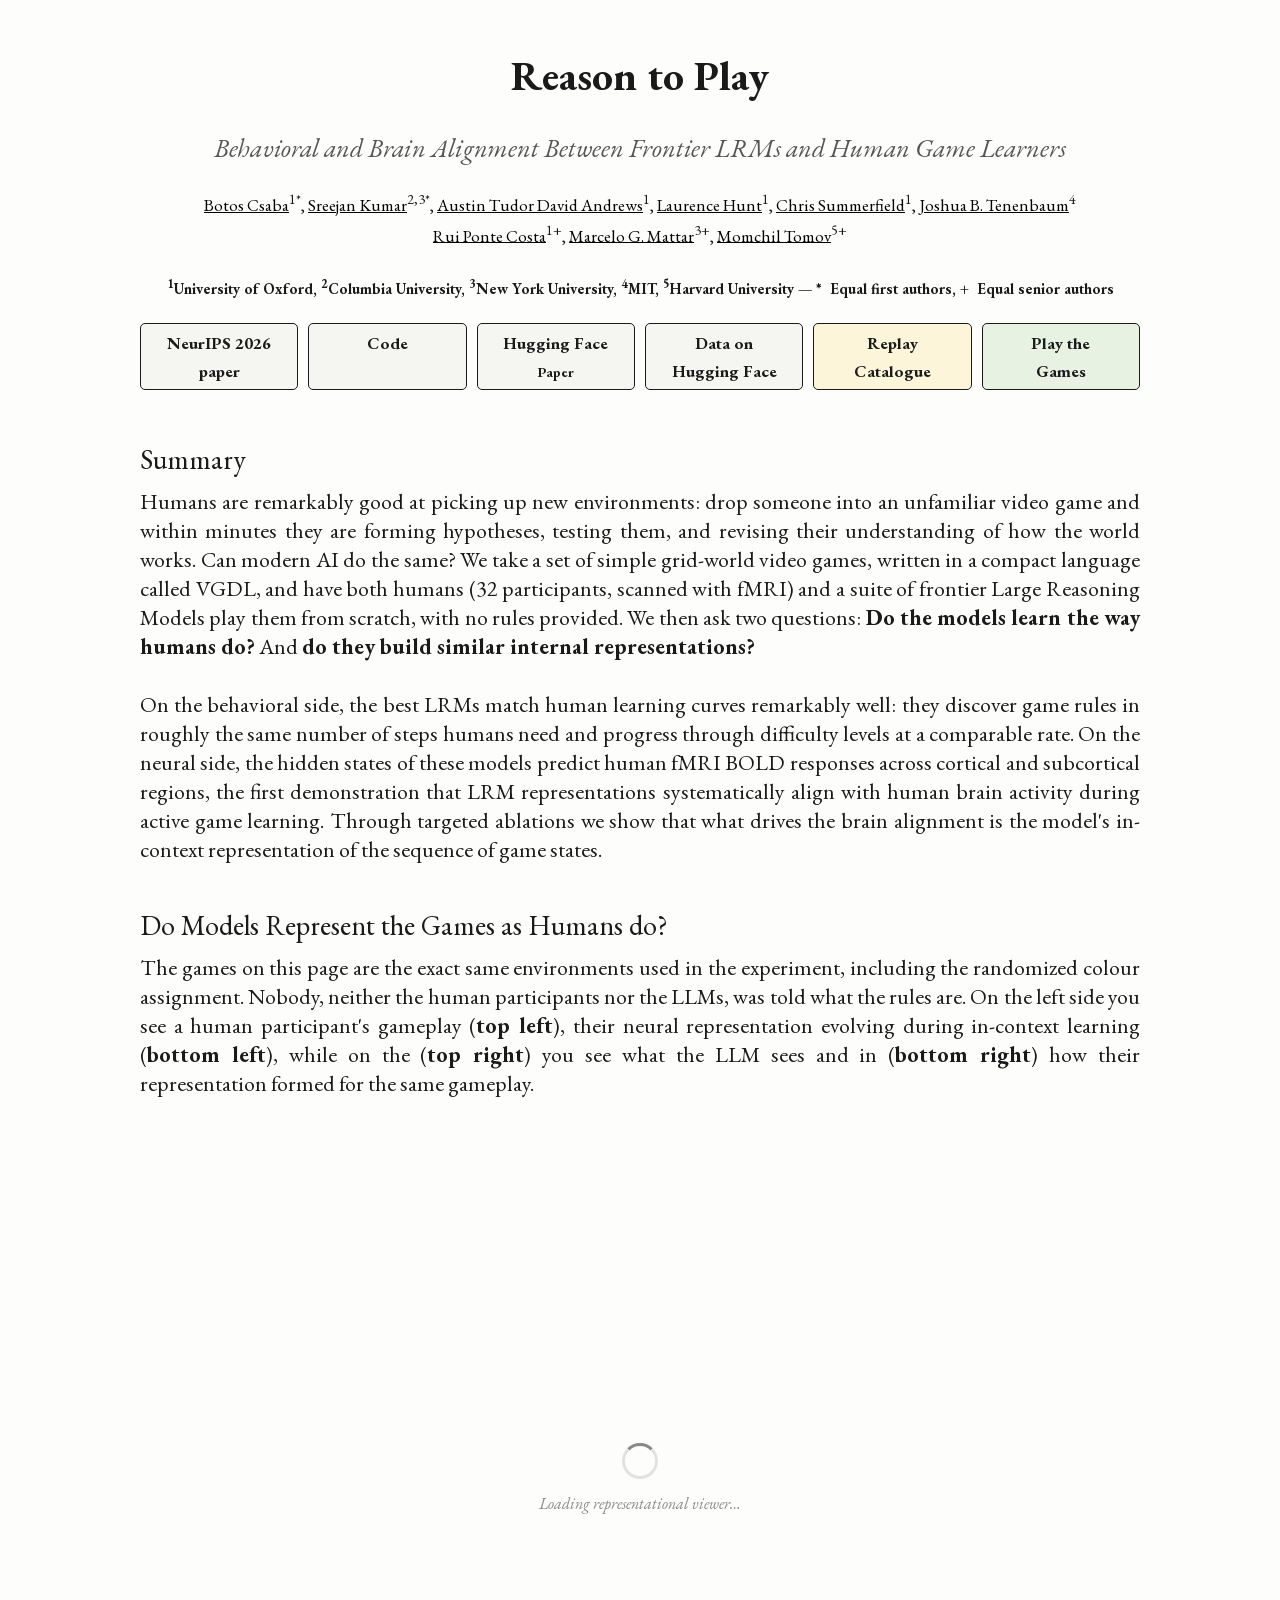
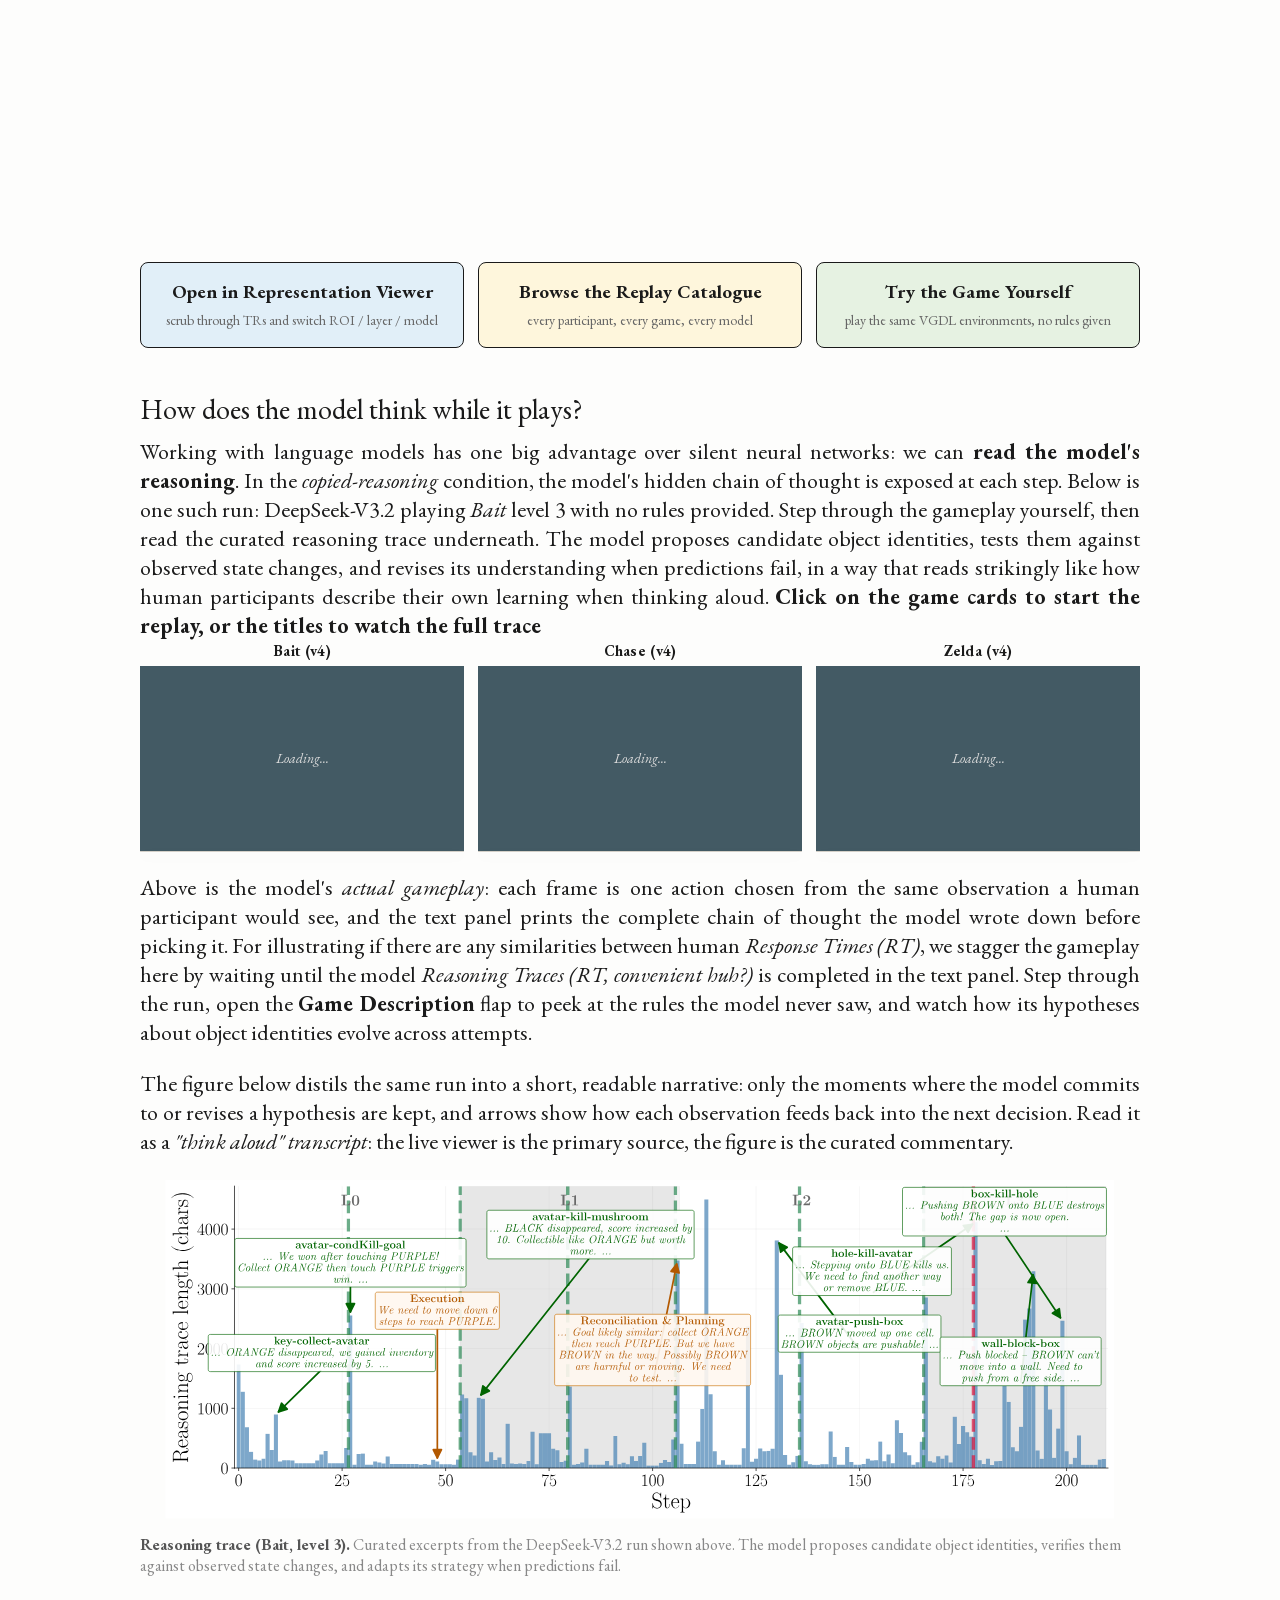
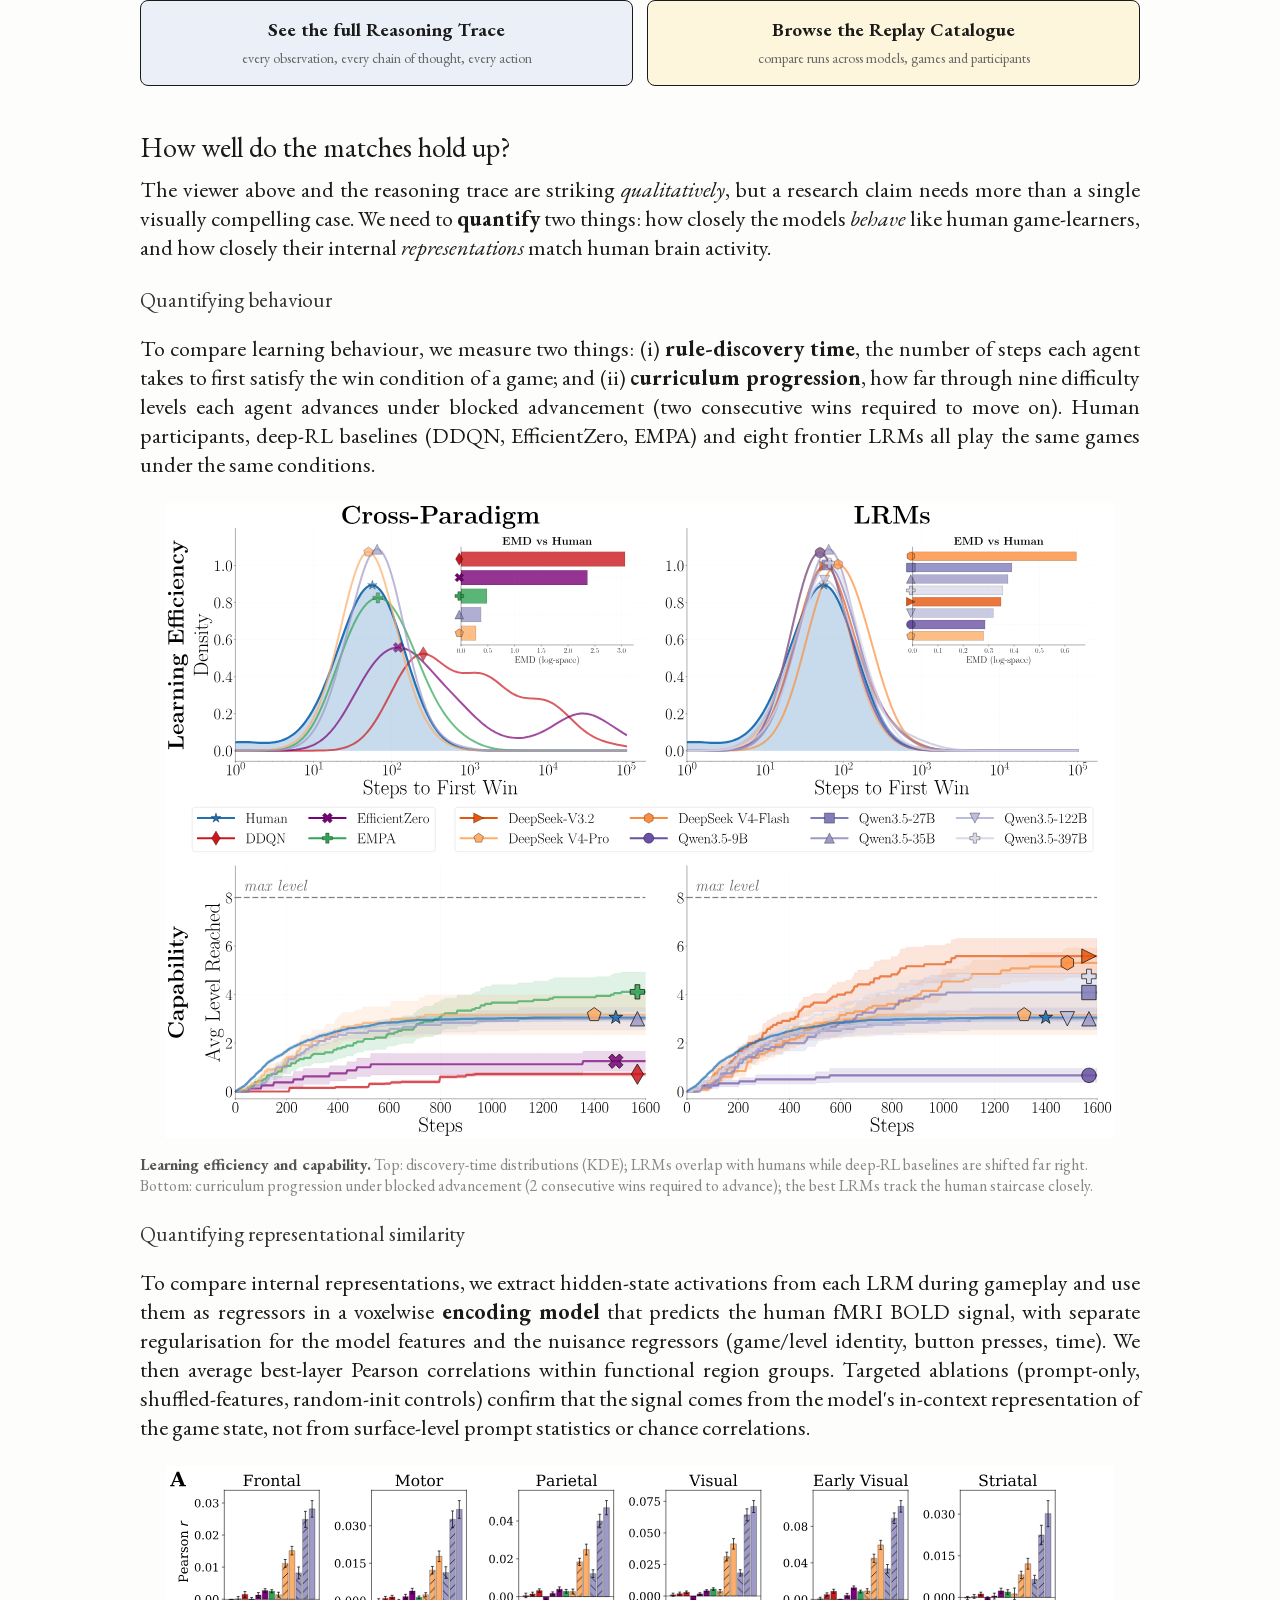
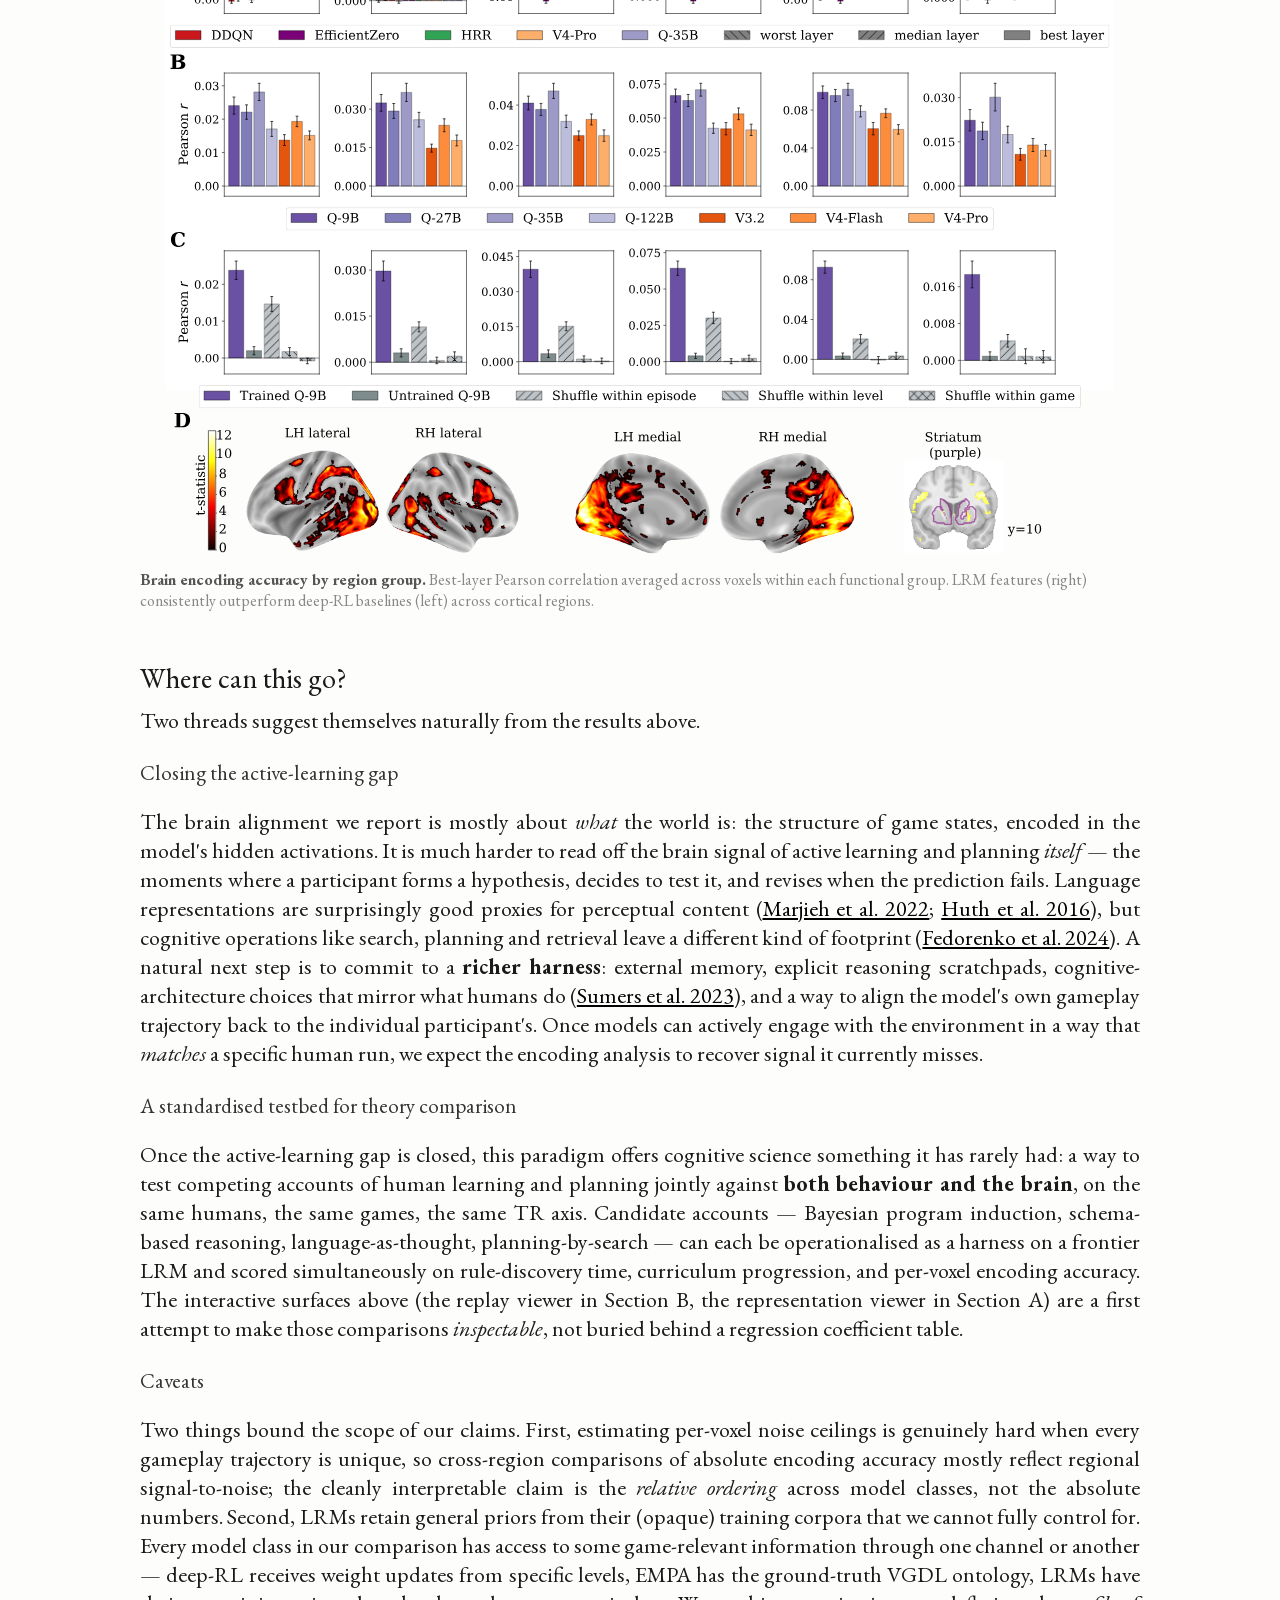
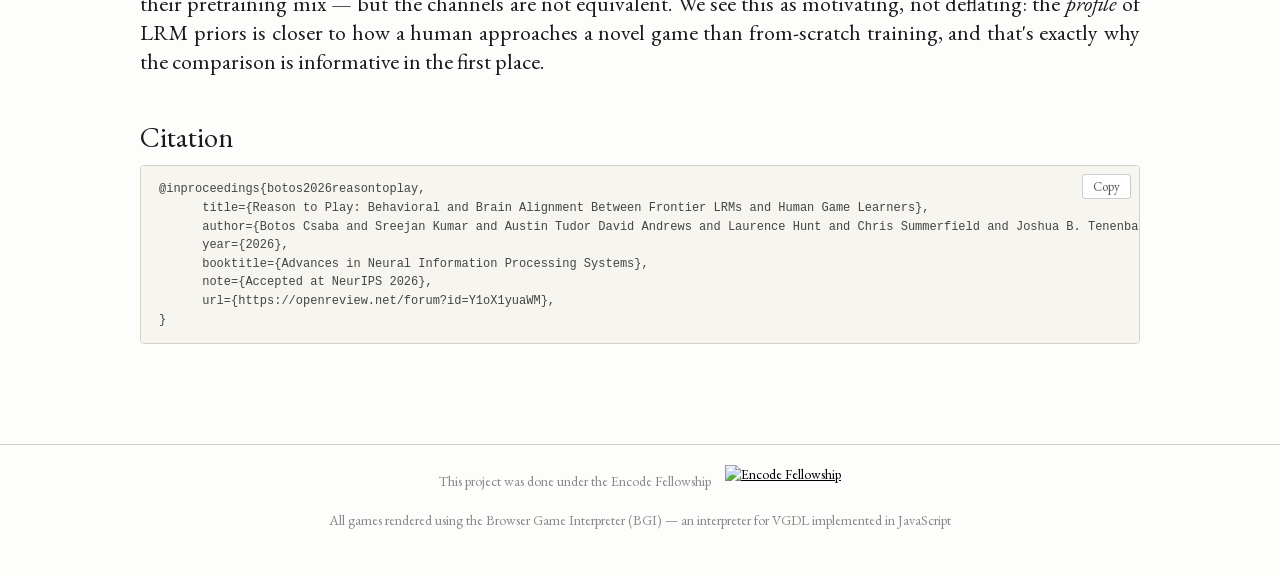
==== index.html @ 0eeeeaef "Serve dataset assets from verified Hugging Face release" ====
<!-- developed and copyright by Botos Csaba (botos.official@gmail.com), 2026 -->
<!-- Licensed under the MIT License. See LICENSE file for details. -->
<!DOCTYPE html>
<html lang="en">
<head>
  <script src="data-source.js"></script>
  <script src="data-config-bundle.js"></script>
  <!-- Google tag (gtag.js) -->
  <script async src="https://www.googletagmanager.com/gtag/js?id=G-TCWJ0JB5KY"></script>
  <script>
    window.dataLayer = window.dataLayer || [];
    function gtag(){dataLayer.push(arguments);}
    gtag('js', new Date());
    gtag('config', 'G-TCWJ0JB5KY');
  </script>
  <meta charset="UTF-8">
  <meta name="viewport" content="width=device-width, initial-scale=1.0">
  <title>Reason to Play</title>

  <!-- Favicon: 4x4 pixel-grid mark, bait_vgfmri4 / sub-13 / level 6 palette.
       Source: botcs/browser-game-interpreter, scripts/make_favicon.py. -->
  <link rel="icon" type="image/svg+xml" href="figures/favicon.svg">
  <link rel="apple-touch-icon" href="figures/favicon.svg">

  <!-- Open Graph / Twitter social-share card. -->
  <meta property="og:title"       content="Reason to Play - Behavioral and Brain Alignment">
  <meta property="og:description" content="32 fMRI-scanned humans and 8 frontier open weight LLMs play ARC-AGI like games with no rules given. The reasoning models match the human learning trajectories and their hidden states predict human brain signals during in context learning.">
  <meta property="og:type"        content="article">
  <meta property="og:url"         content="https://botcs.github.io/reason-to-play/">
  <meta property="og:image"       content="https://botcs.github.io/reason-to-play/figures/rtp-thumb.png">
  <meta name="twitter:card"       content="summary_large_image">
  <meta name="twitter:title"      content="Reason to Play - Behavioral and Brain Alignment">
  <meta name="twitter:description" content="32 fMRI-scanned humans and 8 frontier open weight LLMs play ARC-AGI like games with no rules given. The reasoning models match the human learning trajectories and their hidden states predict human brain signals during in context learning.">
  <meta name="twitter:image"      content="https://botcs.github.io/reason-to-play/figures/rtp-thumb.png">

  <link rel="preconnect" href="https://fonts.googleapis.com">
  <link rel="preconnect" href="https://fonts.gstatic.com" crossorigin>
  <style>
/* cyrillic-ext */
@font-face {
  font-family: 'EB Garamond';
  font-style: italic;
  font-weight: 400;
  font-display: swap;
  src: url(fonts/SlGFmQSNjdsmc35JDF1K5GRwUjcdlttVFm-rI7e8QL9wU6i1hGFJRvzr2Q.woff2) format('woff2');
  unicode-range: U+0460-052F, U+1C80-1C8A, U+20B4, U+2DE0-2DFF, U+A640-A69F, U+FE2E-FE2F;
}
/* cyrillic */
@font-face {
  font-family: 'EB Garamond';
  font-style: italic;
  font-weight: 400;
  font-display: swap;
  src: url(fonts/SlGFmQSNjdsmc35JDF1K5GRwUjcdlttVFm-rI7e8QL95U6i1hGFJRvzr2Q.woff2) format('woff2');
  unicode-range: U+0301, U+0400-045F, U+0490-0491, U+04B0-04B1, U+2116;
}
/* greek-ext */
@font-face {
  font-family: 'EB Garamond';
  font-style: italic;
  font-weight: 400;
  font-display: swap;
  src: url(fonts/SlGFmQSNjdsmc35JDF1K5GRwUjcdlttVFm-rI7e8QL9xU6i1hGFJRvzr2Q.woff2) format('woff2');
  unicode-range: U+1F00-1FFF;
}
/* greek */
@font-face {
  font-family: 'EB Garamond';
  font-style: italic;
  font-weight: 400;
  font-display: swap;
  src: url(fonts/SlGFmQSNjdsmc35JDF1K5GRwUjcdlttVFm-rI7e8QL9-U6i1hGFJRvzr2Q.woff2) format('woff2');
  unicode-range: U+0370-0377, U+037A-037F, U+0384-038A, U+038C, U+038E-03A1, U+03A3-03FF;
}
/* vietnamese */
@font-face {
  font-family: 'EB Garamond';
  font-style: italic;
  font-weight: 400;
  font-display: swap;
  src: url(fonts/SlGFmQSNjdsmc35JDF1K5GRwUjcdlttVFm-rI7e8QL9yU6i1hGFJRvzr2Q.woff2) format('woff2');
  unicode-range: U+0102-0103, U+0110-0111, U+0128-0129, U+0168-0169, U+01A0-01A1, U+01AF-01B0, U+0300-0301, U+0303-0304, U+0308-0309, U+0323, U+0329, U+1EA0-1EF9, U+20AB;
}
/* latin-ext */
@font-face {
  font-family: 'EB Garamond';
  font-style: italic;
  font-weight: 400;
  font-display: swap;
  src: url(fonts/SlGFmQSNjdsmc35JDF1K5GRwUjcdlttVFm-rI7e8QL9zU6i1hGFJRvzr2Q.woff2) format('woff2');
  unicode-range: U+0100-02BA, U+02BD-02C5, U+02C7-02CC, U+02CE-02D7, U+02DD-02FF, U+0304, U+0308, U+0329, U+1D00-1DBF, U+1E00-1E9F, U+1EF2-1EFF, U+2020, U+20A0-20AB, U+20AD-20C0, U+2113, U+2C60-2C7F, U+A720-A7FF;
}
/* latin */
@font-face {
  font-family: 'EB Garamond';
  font-style: italic;
  font-weight: 400;
  font-display: swap;
  src: url(fonts/SlGFmQSNjdsmc35JDF1K5GRwUjcdlttVFm-rI7e8QL99U6i1hGFJRvw.woff2) format('woff2');
  unicode-range: U+0000-00FF, U+0131, U+0152-0153, U+02BB-02BC, U+02C6, U+02DA, U+02DC, U+0304, U+0308, U+0329, U+2000-206F, U+20AC, U+2122, U+2191, U+2193, U+2212, U+2215, U+FEFF, U+FFFD;
}
/* cyrillic-ext */
@font-face {
  font-family: 'EB Garamond';
  font-style: normal;
  font-weight: 400;
  font-display: swap;
  src: url(fonts/SlGUmQSNjdsmc35JDF1K5GR4SDk_YAPIlWk.woff2) format('woff2');
  unicode-range: U+0460-052F, U+1C80-1C8A, U+20B4, U+2DE0-2DFF, U+A640-A69F, U+FE2E-FE2F;
}
/* cyrillic */
@font-face {
  font-family: 'EB Garamond';
  font-style: normal;
  font-weight: 400;
  font-display: swap;
  src: url(fonts/SlGUmQSNjdsmc35JDF1K5GRxSDk_YAPIlWk.woff2) format('woff2');
  unicode-range: U+0301, U+0400-045F, U+0490-0491, U+04B0-04B1, U+2116;
}
/* greek-ext */
@font-face {
  font-family: 'EB Garamond';
  font-style: normal;
  font-weight: 400;
  font-display: swap;
  src: url(fonts/SlGUmQSNjdsmc35JDF1K5GR5SDk_YAPIlWk.woff2) format('woff2');
  unicode-range: U+1F00-1FFF;
}
/* greek */
@font-face {
  font-family: 'EB Garamond';
  font-style: normal;
  font-weight: 400;
  font-display: swap;
  src: url(fonts/SlGUmQSNjdsmc35JDF1K5GR2SDk_YAPIlWk.woff2) format('woff2');
  unicode-range: U+0370-0377, U+037A-037F, U+0384-038A, U+038C, U+038E-03A1, U+03A3-03FF;
}
/* vietnamese */
@font-face {
  font-family: 'EB Garamond';
  font-style: normal;
  font-weight: 400;
  font-display: swap;
  src: url(fonts/SlGUmQSNjdsmc35JDF1K5GR6SDk_YAPIlWk.woff2) format('woff2');
  unicode-range: U+0102-0103, U+0110-0111, U+0128-0129, U+0168-0169, U+01A0-01A1, U+01AF-01B0, U+0300-0301, U+0303-0304, U+0308-0309, U+0323, U+0329, U+1EA0-1EF9, U+20AB;
}
/* latin-ext */
@font-face {
  font-family: 'EB Garamond';
  font-style: normal;
  font-weight: 400;
  font-display: swap;
  src: url(fonts/SlGUmQSNjdsmc35JDF1K5GR7SDk_YAPIlWk.woff2) format('woff2');
  unicode-range: U+0100-02BA, U+02BD-02C5, U+02C7-02CC, U+02CE-02D7, U+02DD-02FF, U+0304, U+0308, U+0329, U+1D00-1DBF, U+1E00-1E9F, U+1EF2-1EFF, U+2020, U+20A0-20AB, U+20AD-20C0, U+2113, U+2C60-2C7F, U+A720-A7FF;
}
/* latin */
@font-face {
  font-family: 'EB Garamond';
  font-style: normal;
  font-weight: 400;
  font-display: swap;
  src: url(fonts/SlGUmQSNjdsmc35JDF1K5GR1SDk_YAPI.woff2) format('woff2');
  unicode-range: U+0000-00FF, U+0131, U+0152-0153, U+02BB-02BC, U+02C6, U+02DA, U+02DC, U+0304, U+0308, U+0329, U+2000-206F, U+20AC, U+2122, U+2191, U+2193, U+2212, U+2215, U+FEFF, U+FFFD;
}
/* cyrillic-ext */
@font-face {
  font-family: 'EB Garamond';
  font-style: normal;
  font-weight: 700;
  font-display: swap;
  src: url(fonts/SlGUmQSNjdsmc35JDF1K5GR4SDk_YAPIlWk.woff2) format('woff2');
  unicode-range: U+0460-052F, U+1C80-1C8A, U+20B4, U+2DE0-2DFF, U+A640-A69F, U+FE2E-FE2F;
}
/* cyrillic */
@font-face {
  font-family: 'EB Garamond';
  font-style: normal;
  font-weight: 700;
  font-display: swap;
  src: url(fonts/SlGUmQSNjdsmc35JDF1K5GRxSDk_YAPIlWk.woff2) format('woff2');
  unicode-range: U+0301, U+0400-045F, U+0490-0491, U+04B0-04B1, U+2116;
}
/* greek-ext */
@font-face {
  font-family: 'EB Garamond';
  font-style: normal;
  font-weight: 700;
  font-display: swap;
  src: url(fonts/SlGUmQSNjdsmc35JDF1K5GR5SDk_YAPIlWk.woff2) format('woff2');
  unicode-range: U+1F00-1FFF;
}
/* greek */
@font-face {
  font-family: 'EB Garamond';
  font-style: normal;
  font-weight: 700;
  font-display: swap;
  src: url(fonts/SlGUmQSNjdsmc35JDF1K5GR2SDk_YAPIlWk.woff2) format('woff2');
  unicode-range: U+0370-0377, U+037A-037F, U+0384-038A, U+038C, U+038E-03A1, U+03A3-03FF;
}
/* vietnamese */
@font-face {
  font-family: 'EB Garamond';
  font-style: normal;
  font-weight: 700;
  font-display: swap;
  src: url(fonts/SlGUmQSNjdsmc35JDF1K5GR6SDk_YAPIlWk.woff2) format('woff2');
  unicode-range: U+0102-0103, U+0110-0111, U+0128-0129, U+0168-0169, U+01A0-01A1, U+01AF-01B0, U+0300-0301, U+0303-0304, U+0308-0309, U+0323, U+0329, U+1EA0-1EF9, U+20AB;
}
/* latin-ext */
@font-face {
  font-family: 'EB Garamond';
  font-style: normal;
  font-weight: 700;
  font-display: swap;
  src: url(fonts/SlGUmQSNjdsmc35JDF1K5GR7SDk_YAPIlWk.woff2) format('woff2');
  unicode-range: U+0100-02BA, U+02BD-02C5, U+02C7-02CC, U+02CE-02D7, U+02DD-02FF, U+0304, U+0308, U+0329, U+1D00-1DBF, U+1E00-1E9F, U+1EF2-1EFF, U+2020, U+20A0-20AB, U+20AD-20C0, U+2113, U+2C60-2C7F, U+A720-A7FF;
}
/* latin */
@font-face {
  font-family: 'EB Garamond';
  font-style: normal;
  font-weight: 700;
  font-display: swap;
  src: url(fonts/SlGUmQSNjdsmc35JDF1K5GR1SDk_YAPI.woff2) format('woff2');
  unicode-range: U+0000-00FF, U+0131, U+0152-0153, U+02BB-02BC, U+02C6, U+02DA, U+02DC, U+0304, U+0308, U+0329, U+2000-206F, U+20AC, U+2122, U+2191, U+2193, U+2212, U+2215, U+FEFF, U+FFFD;
}
/* cyrillic-ext */
@font-face {
  font-family: 'IBM Plex Mono';
  font-style: normal;
  font-weight: 400;
  font-display: swap;
  src: url(fonts/-F63fjptAgt5VM-kVkqdyU8n1iIq131nj-otFQ.woff2) format('woff2');
  unicode-range: U+0460-052F, U+1C80-1C8A, U+20B4, U+2DE0-2DFF, U+A640-A69F, U+FE2E-FE2F;
}
/* cyrillic */
@font-face {
  font-family: 'IBM Plex Mono';
  font-style: normal;
  font-weight: 400;
  font-display: swap;
  src: url(fonts/-F63fjptAgt5VM-kVkqdyU8n1isq131nj-otFQ.woff2) format('woff2');
  unicode-range: U+0301, U+0400-045F, U+0490-0491, U+04B0-04B1, U+2116;
}
/* vietnamese */
@font-face {
  font-family: 'IBM Plex Mono';
  font-style: normal;
  font-weight: 400;
  font-display: swap;
  src: url(fonts/-F63fjptAgt5VM-kVkqdyU8n1iAq131nj-otFQ.woff2) format('woff2');
  unicode-range: U+0102-0103, U+0110-0111, U+0128-0129, U+0168-0169, U+01A0-01A1, U+01AF-01B0, U+0300-0301, U+0303-0304, U+0308-0309, U+0323, U+0329, U+1EA0-1EF9, U+20AB;
}
/* latin-ext */
@font-face {
  font-family: 'IBM Plex Mono';
  font-style: normal;
  font-weight: 400;
  font-display: swap;
  src: url(fonts/-F63fjptAgt5VM-kVkqdyU8n1iEq131nj-otFQ.woff2) format('woff2');
  unicode-range: U+0100-02BA, U+02BD-02C5, U+02C7-02CC, U+02CE-02D7, U+02DD-02FF, U+0304, U+0308, U+0329, U+1D00-1DBF, U+1E00-1E9F, U+1EF2-1EFF, U+2020, U+20A0-20AB, U+20AD-20C0, U+2113, U+2C60-2C7F, U+A720-A7FF;
}
/* latin */
@font-face {
  font-family: 'IBM Plex Mono';
  font-style: normal;
  font-weight: 400;
  font-display: swap;
  src: url(fonts/-F63fjptAgt5VM-kVkqdyU8n1i8q131nj-o.woff2) format('woff2');
  unicode-range: U+0000-00FF, U+0131, U+0152-0153, U+02BB-02BC, U+02C6, U+02DA, U+02DC, U+0304, U+0308, U+0329, U+2000-206F, U+20AC, U+2122, U+2191, U+2193, U+2212, U+2215, U+FEFF, U+FFFD;
}
/* cyrillic-ext */
@font-face {
  font-family: 'IBM Plex Mono';
  font-style: normal;
  font-weight: 500;
  font-display: swap;
  src: url(fonts/-F6qfjptAgt5VM-kVkqdyU8n3twJwl1FgsAXHNlYzg.woff2) format('woff2');
  unicode-range: U+0460-052F, U+1C80-1C8A, U+20B4, U+2DE0-2DFF, U+A640-A69F, U+FE2E-FE2F;
}
/* cyrillic */
@font-face {
  font-family: 'IBM Plex Mono';
  font-style: normal;
  font-weight: 500;
  font-display: swap;
  src: url(fonts/-F6qfjptAgt5VM-kVkqdyU8n3twJwlRFgsAXHNlYzg.woff2) format('woff2');
  unicode-range: U+0301, U+0400-045F, U+0490-0491, U+04B0-04B1, U+2116;
}
/* vietnamese */
@font-face {
  font-family: 'IBM Plex Mono';
  font-style: normal;
  font-weight: 500;
  font-display: swap;
  src: url(fonts/-F6qfjptAgt5VM-kVkqdyU8n3twJwl9FgsAXHNlYzg.woff2) format('woff2');
  unicode-range: U+0102-0103, U+0110-0111, U+0128-0129, U+0168-0169, U+01A0-01A1, U+01AF-01B0, U+0300-0301, U+0303-0304, U+0308-0309, U+0323, U+0329, U+1EA0-1EF9, U+20AB;
}
/* latin-ext */
@font-face {
  font-family: 'IBM Plex Mono';
  font-style: normal;
  font-weight: 500;
  font-display: swap;
  src: url(fonts/-F6qfjptAgt5VM-kVkqdyU8n3twJwl5FgsAXHNlYzg.woff2) format('woff2');
  unicode-range: U+0100-02BA, U+02BD-02C5, U+02C7-02CC, U+02CE-02D7, U+02DD-02FF, U+0304, U+0308, U+0329, U+1D00-1DBF, U+1E00-1E9F, U+1EF2-1EFF, U+2020, U+20A0-20AB, U+20AD-20C0, U+2113, U+2C60-2C7F, U+A720-A7FF;
}
/* latin */
@font-face {
  font-family: 'IBM Plex Mono';
  font-style: normal;
  font-weight: 500;
  font-display: swap;
  src: url(fonts/-F6qfjptAgt5VM-kVkqdyU8n3twJwlBFgsAXHNk.woff2) format('woff2');
  unicode-range: U+0000-00FF, U+0131, U+0152-0153, U+02BB-02BC, U+02C6, U+02DA, U+02DC, U+0304, U+0308, U+0329, U+2000-206F, U+20AC, U+2122, U+2191, U+2193, U+2212, U+2215, U+FEFF, U+FFFD;
}

  </style>
  <style>
    body {
      font-family: 'EB Garamond', serif;
      font-size: 22px;
      text-align: justify;
      margin: 0;
      padding: 0;
      color: #1a1a1a;
      background: #fdfdfc;
      overflow-x: hidden;
    }
    a { color: black; }

    #primary-content {
      margin: 0 auto;
      max-width: 1000px;
      padding: 20px 20px 60px;
    }

    section {
      margin: 0 auto;
      max-width: 1000px;
      padding-top: 20px;
      text-align: justify;
    }

    h1 { font-size: 42px; font-weight: 400; }
    h1 b { font-weight: 700; }
    h2 { text-align: left; font-size: 28px; font-weight: 400; margin-bottom: 10px; }

    code {
      font-family: 'Courier New', monospace;
      font-size: 17px;
      background: #f4f4f4;
      padding: 1px 5px;
      border-radius: 3px;
    }

    .bibtex-block {
      background: #f6f5f0;
      border: 1px solid #d4d0c8;
      border-radius: 4px;
      padding: 14px 18px;
      font-family: 'Courier New', monospace;
      font-size: 12px;
      line-height: 1.55;
      overflow-x: auto;
      white-space: pre;
      color: #444;
      position: relative;
      text-align: left;
    }
    .bibtex-block .copy-btn {
      position: absolute;
      top: 8px; right: 8px;
      font-family: 'EB Garamond', serif;
      font-size: 13px;
      padding: 3px 10px;
      border: 1px solid #ccc;
      border-radius: 3px;
      background: white;
      cursor: pointer;
      color: #555;
    }
    .bibtex-block .copy-btn:hover { background: #eee; }

    /* --- App nav --- */
    .app-nav {
      display: flex;
      flex-wrap: wrap;
      gap: 10px;
      margin: 16px 0 8px;
      text-align: left;
    }
    .app-nav a {
      flex: 1;
      display: block;
      text-decoration: none;
      padding: 4px 22px;
      border: 1.25px solid #1a1a1a;
      border-radius: 5px;
      transition: background 0.15s, transform 0.15s;
      color: #1a1a1a;
      text-align: center;
      line-height: 1.3;
    }
    .app-nav a:hover {
      transform: translateY(-1px);
    }
    .app-nav .nav-title {
      font-size: 17px; font-weight: 700;
    }
    .app-nav .nav-paper { background: rgba(240,240,235,0.6); }
    .app-nav .nav-paper:hover { background: rgba(230,230,220,0.9); }
    .app-nav .nav-code { background: rgba(240,240,235,0.6); }
    .app-nav .nav-code:hover { background: rgba(230,230,220,0.9); }
    .app-nav .nav-data { background: rgba(240,240,235,0.6); }
    .app-nav .nav-data:hover { background: rgba(230,230,220,0.9); }
    .app-nav .nav-data[aria-disabled="true"] {
      background: rgba(220,220,220,0.5);
      color: #777;
      border-color: #aaa;
      border-style: dashed;
      cursor: default;
      pointer-events: none;
    }
    .app-nav .nav-data[aria-disabled="true"] .nav-title { color: #666; }
    .app-nav .nav-data .nav-title small {
      font-size: 12px;
      font-weight: 400;
      font-style: italic;
      color: #888;
      margin-left: 4px;
    }
    .app-nav .nav-catalogue { background: rgba(253,230,153,0.35); }
    .app-nav .nav-catalogue:hover { background: rgba(253,230,153,0.6); }
    .app-nav .nav-play { background: rgba(180,216,170,0.3); }
    .app-nav .nav-play:hover { background: rgba(180,216,170,0.55); }

    /* --- Game widget --- */
    .game-box {
      width: fit-content;
      max-width: 100%;
      margin: 20px auto 0;
    }
    .canvas-wrapper {
      position: relative;
      display: flex;
      justify-content: center;
    }
    #game-canvas {
      border: 3px solid #ccc;
      background: #000;
      outline: none;
      display: block;
      max-width: 100%;
      height: auto;
    }
    #game-canvas:focus {
      border-color: #333;
      box-shadow: 0 0 0 2px rgba(0,0,0,0.2);
    }
    .canvas-btn {
      position: absolute;
      background: rgba(255,255,255,0.6);
      border: 1px solid rgba(0,0,0,0.15);
      border-radius: 4px;
      width: 28px; height: 28px; padding: 3px;
      cursor: pointer;
      display: flex; align-items: center; justify-content: center;
      z-index: 10;
    }
    .canvas-btn:hover { background: rgba(255,255,255,0.9); }
    .canvas-btn img { width: 18px; height: 18px; }
    #btn-cog   { top: 6px; left: 6px; }
    #btn-play  { top: 6px; right: 38px; }
    #btn-reset { top: 6px; right: 6px; }
    .speed-popover {
      display: none; position: absolute; top: 38px; left: 6px;
      background: white; border: 1px solid #ccc; border-radius: 4px;
      box-shadow: 0 2px 8px rgba(0,0,0,0.15); padding: 8px 10px;
      z-index: 20; font-size: 14px;
    }
    .speed-popover.open { display: block; }
    .speed-popover label { font-size: 14px; color: #333; }
    .speed-popover select {
      font-family: 'EB Garamond', serif; font-size: 14px;
      padding: 2px 6px; border: 1px solid #999;
      background: #eee; border-radius: 3px; cursor: pointer;
    }
    #btn-create-env {
      display: none; position: absolute; top: 50%; left: 50%;
      transform: translate(-50%,-50%);
      background: rgba(0,0,0,0.75); color: white;
      border: 2px solid rgba(255,255,255,0.5); border-radius: 6px;
      padding: 8px 18px; font-family: 'EB Garamond', serif;
      font-size: 18px; cursor: pointer; z-index: 15;
    }
    #btn-create-env:hover { background: rgba(0,0,0,0.9); }
    .flap-tabs { display: flex; gap: 0; }
    .flap-tab {
      flex: 1; text-align: center;
      font-family: 'EB Garamond', serif; font-size: 15px;
      padding: 4px 14px; border: 1px solid #ccc;
      border-top: none; border-radius: 0 0 4px 4px;
      background: #eee; color: #555; cursor: pointer;
    }
    .flap-tab:hover { background: #ddd; }
    .flap-tab.active {
      color: black; border-color: #aaa;
      border-bottom: none; border-radius: 0;
    }
    #flap-tab-desc.active  { background: #f0f8f0; }
    #flap-tab-level.active { background: #fdf0f0; }
    .flap-panel {
      display: none; border: 1px solid #aaa;
      border-top: none; border-radius: 0 0 4px 4px; padding: 8px;
    }
    .flap-panel.open { display: block; }
    .flap-panel-desc  { background: #f0f8f0; }
    .flap-panel-level { background: #fdf0f0; }
    .flap-panel textarea {
      width: 100%; background: transparent; border: none; outline: none;
      font-family: 'Courier New', monospace; font-size: 12px;
      color: black; resize: vertical; tab-size: 4;
    }
    .flap-panel-desc  textarea { height: 300px; }
    .flap-panel-level textarea { height: 180px; }
    .help {
      font-size: 14px; color: #666;
      margin-top: 10px; text-align: center;
    }
    .game-selector {
      margin: 16px auto 0;
      border-collapse: collapse;
      font-size: 13px;
      font-family: 'Courier New', monospace;
    }
    .game-selector th {
      padding: 3px 6px; font-weight: normal;
      color: #888; text-align: center;
    }
    .game-selector th.cohort-header {
      text-align: left; font-style: italic;
      padding-left: 0; color: #aaa; font-size: 11px;
    }
    .game-selector th.level-header {
      font-size: 16px; font-family: 'EB Garamond', serif;
      color: #666; text-align: center; padding: 0 0 2px;
    }
    .game-selector td { padding: 0; text-align: center; }
    .game-selector td.game-name {
      text-align: right; padding-right: 8px; white-space: nowrap;
    }
    .game-badge {
      display: inline-block; font-family: 'EB Garamond', serif;
      font-size: 13px; padding: 1px 8px; border-radius: 4px;
      border: 1px solid rgba(0,0,0,0.2); color: rgba(0,0,0,0.75);
      line-height: 1.4;
    }
    .game-selector button {
      width: 28px; height: 22px; border: 1px solid #ddd;
      background: #f8f8f8; cursor: pointer; font-size: 11px;
      font-family: 'Courier New', monospace; color: #555;
      padding: 0; margin: 1px; border-radius: 2px;
    }
    .game-selector button:hover { border-color: #888; background: #eee; }
    .game-selector button.active {
      border: 2px solid #333; font-weight: bold; color: black;
    }
    .dpad {
      display: none; position: relative;
      width: 120px; height: 120px; margin: 10px auto 0;
    }
    .dpad-btn {
      position: absolute; width: 38px; height: 38px;
      background: rgba(0,0,0,0.15); border: 1px solid rgba(0,0,0,0.2);
      border-radius: 6px; font-size: 18px; color: rgba(0,0,0,0.5);
      display: flex; align-items: center; justify-content: center;
      cursor: pointer; user-select: none;
      -webkit-user-select: none; -webkit-tap-highlight-color: transparent;
    }
    .dpad-btn:active { background: rgba(0,0,0,0.3); }
    .dpad-up    { top: 0;    left: 41px; }
    .dpad-down  { bottom: 0; left: 41px; }
    .dpad-left  { top: 41px; left: 0; }
    .dpad-right { top: 41px; right: 0; }
    .dpad-space { top: 41px; left: 41px; font-size: 11px; font-family: 'EB Garamond', serif; }
    @media (pointer: coarse) {
      .help { display: none; }
      .dpad { display: block; }
    }
    @media (max-width: 680px) {
      #primary-content { padding: 10px 14px 40px; }
      h1 { font-size: 32px; }
      .app-nav { flex-direction: column; }
    }

    /* Spacer around the inlined representation viewer */
    .rep-embed { margin: 20px 0 0; width: 100%; }

    /* Section A's positional intro sentence has two variants -- the
       desktop one talks about the 2x2 grid (top-left / top-right /
       bottom-left / bottom-right), the mobile one walks the single-
       column stacking order (top / 2nd / 3rd / bottom). Breakpoint
       matches the representation viewer's mobile flip in
       representation-embed.css. */
    .rep-intro-desktop { display: inline; }
    .rep-intro-mobile  { display: none; }
    @media (max-width: 900px) {
      .rep-intro-desktop { display: none; }
      .rep-intro-mobile  { display: inline; }
    }

    /* Big call-to-action button row that sits under each section's main
       artifact. Three equal-width buttons; stacks on mobile. */
    .section-cta {
      display: grid;
      grid-template-columns: repeat(3, 1fr);
      gap: 14px;
      margin: 24px 0 0;
    }
    .section-cta.two   { grid-template-columns: repeat(2, 1fr); }
    .section-cta a {
      display: flex;
      flex-direction: column;
      align-items: center;
      justify-content: center;
      gap: 4px;
      text-decoration: none;
      padding: 18px 14px;
      border: 1.5px solid #1a1a1a;
      border-radius: 8px;
      transition: background 0.15s, transform 0.15s;
      color: #1a1a1a;
      text-align: center;
      font-size: 19px;
      font-weight: 700;
      line-height: 1.2;
    }
    .section-cta a small {
      display: block;
      font-size: 14px;
      font-weight: 400;
      color: #666;
      margin-top: 4px;
    }
    .section-cta a:hover { transform: translateY(-2px); }
    .section-cta .cta-rep   { background: rgba(150,200,235,0.28); }
    .section-cta .cta-rep:hover   { background: rgba(150,200,235,0.55); }
    .section-cta .cta-cat   { background: rgba(253,230,153,0.32); }
    .section-cta .cta-cat:hover   { background: rgba(253,230,153,0.55); }
    .section-cta .cta-play  { background: rgba(180,216,170,0.32); }
    .section-cta .cta-play:hover  { background: rgba(180,216,170,0.55); }
    .section-cta .cta-trace { background: rgba(195,210,240,0.32); }
    .section-cta .cta-trace:hover { background: rgba(195,210,240,0.55); }
    @media (max-width: 680px) {
      .section-cta { grid-template-columns: 1fr; }
      .section-cta.two { grid-template-columns: 1fr; }
    }

    /* Section B catalogue tiles: three games (bait, chase, zelda) all
       played by DeepSeek-V3.2, mounted inline (no iframe). Wrapper
       reserves margin only; the cards themselves are styled by the
       scoped catalogue-embed.css. */
    .replay-embed {
      width: 100%;
      margin: 18px auto 8px;
    }

    /* Section figure block (used in Section C: text -> figure -> text -> figure) */
    .section-figure { margin: 24px 0 6px; width: 100%; text-align: center; }
    .section-figure img { width: 95%; border: none; }
    .section-figure-caption {
      margin: 8px 0 0;
      font-size: 16px;
      color: #888;
      text-align: left;
    }
    .section-figure-caption b { color: #555; }
  </style>
  <link rel="stylesheet" href="representation-embed.css">
  <link rel="stylesheet" href="catalogue-embed.css">
</head>
<body>
  <div id="primary-content">
    <center>
      <h1><b>Reason to Play</b></h1>
      <h3 style="font-weight:400; font-style:italic; color:#555; margin:0 auto 10px; font-size:26px;">
        Behavioral and Brain Alignment Between Frontier LRMs and Human Game Learners
      </h3>
      <h4 style="font-weight:400; font-size:17px; line-height:1.6;">
        <a href="https://botcs.github.io/academic/">Botos Csaba</a><sup>1*</sup>,
        <a href="https://sites.google.com/site/sreejankumar97">Sreejan Kumar</a><sup>2,3*</sup>,
        <a href="https://austinandrews.co.uk/">Austin Tudor David Andrews</a><sup>1</sup>,
        <a href="https://www.huntlab.co.uk/">Laurence Hunt</a><sup>1</sup>,
        <a href="https://humaninformationprocessing.com/people/">Chris Summerfield</a><sup>1</sup>,
        <a href="https://cocosci.mit.edu/josh">Joshua B. Tenenbaum</a><sup>4</sup>
        <br>
        <a href="https://neuralml.github.io/">Rui Ponte Costa</a><sup>1+</sup>,
        <a href="https://www.mattarlab.com/">Marcelo G. Mattar</a><sup>3+</sup>,
        <a href="https://momchiltomov.com/">Momchil Tomov</a><sup>5+</sup>
      </h4>
      <h5 style="font-size:15px;">
        <sup>1</sup>University of Oxford,
        <sup>2</sup>Columbia University,
        <sup>3</sup>New York University,
        <sup>4</sup>MIT,
        <sup>5</sup>Harvard University
        &mdash;
        *&thinsp;Equal first authors, +&thinsp;Equal senior authors
      </h5>
      <nav class="app-nav" style="justify-content:center;">
        <a href="https://openreview.net/forum?id=Y1oX1yuaWM" target="_blank" rel="noopener" class="nav-paper">
          <span class="nav-title">NeurIPS 2026 paper</span>
        </a>
        <a href="https://github.com/botcs/reason-to-play-src" class="nav-code">
          <span class="nav-title">Code</span>
        </a>
        <a href="https://huggingface.co/papers/2605.08019" target="_blank" rel="noopener" class="nav-paper">
          <span class="nav-title">Hugging Face <small>Paper</small></span>
        </a>
        <a id="dataset-link" href="https://huggingface.co/datasets/csbotos/reason-to-play" target="_blank" rel="noopener" class="nav-data">
          <span class="nav-title">Data on Hugging Face</span>
        </a>
        <a href="catalogue.html" class="nav-catalogue">
          <span class="nav-title">Replay Catalogue</span>
        </a>
        <a href="interactive-gameplay.html" class="nav-play">
          <span class="nav-title">Play the Games</span>
        </a>
      </nav>
    </center>

    <!-- =========================================================== -->
    <!-- Summary                                                    -->
    <!-- =========================================================== -->
    <section>
      <h2>Summary</h2>
      Humans are remarkably good at picking up new environments: drop someone into an unfamiliar video game and within minutes they are forming hypotheses, testing them, and revising their understanding of how the world works.
      Can modern AI do the same?
      We take a set of simple grid-world video games, written in a compact language called VGDL, and have both humans (32 participants, scanned with fMRI) and a suite of frontier Large Reasoning Models play them from scratch, with no rules provided.
      We then ask two questions: <b>Do the models learn the way humans do?</b> And <b>do they build similar internal representations?</b>
      <br><br>
      On the behavioral side, the best LRMs match human learning curves remarkably well: they discover game rules in roughly the same number of steps humans need and progress through difficulty levels at a comparable rate.
      On the neural side, the hidden states of these models predict human fMRI BOLD responses across cortical and subcortical regions, the first demonstration that LRM representations systematically align with human brain activity during active game learning.
      Through targeted ablations we show that what drives the brain alignment is the model's in-context representation of the sequence of game states.
    </section>

    <!-- =========================================================== -->
    <!-- Representational Alignment                                  -->
    <!-- =========================================================== -->
    <section>
      <h2>Do Models Represent the Games as Humans do?</h2>
      The games on this page are the exact same environments used in the experiment, including the randomized colour assignment.
      Nobody, neither the human participants nor the LLMs, was told what the rules are.
      <span class="rep-intro-desktop">On the left side you see a human participant's gameplay (<b>top left</b>),
      their neural representation evolving during in-context learning (<b>bottom left</b>),
      while on the (<b>top right</b>) you see what the LLM sees and
      in (<b>bottom right</b>) how their representation formed for the same gameplay.</span><span class="rep-intro-mobile">At the <b>top</b> you see a human participant's gameplay,
      in the <b>2nd panel</b> what the LLM sees,
      in the <b>3rd panel</b> their neural representation evolving during in-context learning,
      and at the <b>bottom</b> how the model's representation formed for the same gameplay.</span>

      <div class="rep-embed">
        <div class="bgi-rep">

          <!-- Loading placeholder. Sits in front of the (hidden)
               main-container until representation-main.js calls
               main-container.classList.add('visible'); the embed CSS
               then fades this overlay out via :has(). -->
          <div class="rep-loading">
            <div class="rep-spinner" aria-hidden="true"></div>
            <div>Loading representational viewer&hellip;</div>
          </div>

          <!-- Hidden DOM that representation-main.js still queries by id.
               The CSS keeps the selector bar, expand button, picker
               overlay, help bar and Try-Me tab invisible in embed mode. -->
          <div class="selector-bar" id="selector-bar">
            <label>Subject:</label>
            <select id="select-subject"><option value="">--</option></select>
            <label>Game:</label>
            <select id="select-game" disabled><option value="">--</option></select>
            <label>Model:</label>
            <select id="select-model" disabled><option value="">--</option></select>
            <label>Stream:</label>
            <select id="select-stream" disabled><option value="">--</option></select>
            <button class="load-btn" id="btn-load" disabled>Load</button>
            <span class="status-text" id="load-status">Loading manifest...</span>
          </div>

          <div class="main-container" id="main-container">
            <!-- Top row: 2 cards (canvas + conversation). Translation arrow
                 floats absolutely between them; the gap stays constant so
                 the cards never resize on hover. -->
            <div class="top-row">
              <div class="canvas-wrapper" id="canvas-wrapper">
                <canvas id="game-canvas" width="640" height="480"></canvas>
                <div class="play-indicator" id="play-indicator">
                  <svg viewBox="0 0 24 24" fill="white"><polygon points="6,3 20,12 6,21"/></svg>
                </div>
                <div class="game-status" id="game-status"></div>
                <div class="try-tab" id="try-tab" title="Open the interactive game">Try Me</div>
              </div>

              <div class="translation-arrow" aria-hidden="true">
                <span>translated</span>
                <svg viewBox="0 0 60 18" xmlns="http://www.w3.org/2000/svg">
                  <line x1="2" y1="9" x2="56" y2="9" stroke="currentColor" stroke-width="1.6" stroke-linecap="round"/>
                  <polyline points="44,3 56,9 44,15" fill="none" stroke="currentColor" stroke-width="1.6" stroke-linecap="round" stroke-linejoin="round"/>
                </svg>
                <span>to text</span>
              </div>

              <div class="conversation-panel" id="conversation-panel">
                <h3>Conversation</h3>
                <div class="conversation-content" id="conversation-content">
                  <em style="color:#888">Load a unit to see conversation...</em>
                </div>
              </div>
            </div>

            <!-- Fixed-height gap zone between top row and ROI row. Holds
                 the scrubber + speed spinner (left half) and the model
                 switcher (right half). Always reserves vertical space so
                 the page below doesn't jump on hover. -->
            <div class="gap-row">
              <div class="scrubber-row" id="scrubber-row">
                <div class="scrubber-line">
                  <div class="speed-spinner">
                    <button id="btn-speed-down" title="Slower">&minus;</button>
                    <div class="speed-value" id="speed-value">1x</div>
                    <button id="btn-speed-up" title="Faster">+</button>
                  </div>
                  <button class="play-pause-btn" id="btn-play-pause" type="button"
                          data-state="paused" aria-label="Play" title="Play">
                    <svg class="icon-play"  viewBox="0 0 16 16" aria-hidden="true">
                      <polygon points="4,3 13,8 4,13" fill="currentColor"/>
                    </svg>
                    <svg class="icon-pause" viewBox="0 0 16 16" aria-hidden="true">
                      <rect x="4" y="3" width="3" height="10" fill="currentColor"/>
                      <rect x="9" y="3" width="3" height="10" fill="currentColor"/>
                    </svg>
                    <svg class="icon-replay" viewBox="0 0 16 16" aria-hidden="true">
                      <path d="M 11.5 3.5 A 5 5 0 1 0 13 7.5"
                            fill="none" stroke="currentColor" stroke-width="1.6"
                            stroke-linecap="round"/>
                      <polygon points="13.6,1.2 13.6,5.6 9.8,3.4" fill="currentColor"/>
                    </svg>
                  </button>
                  <div class="scrubber-track-wrap" id="scrubber-track-wrap">
                    <div class="scrubber-bg"></div>
                    <div class="scrubber-marks" id="scrubber-marks"></div>
                    <div class="scrubber-window" id="scrubber-window"></div>
                    <div class="scrub-thumb-label scrub-back-label"  id="scrub-back-label">FROM 0</div>
                    <div class="scrub-thumb-label scrub-front-label" id="scrub-front-label">TR 0 / 0</div>
                    <input type="range" id="scrubber-back"  min="0" max="0" value="0">
                    <input type="range" id="scrubber-front" min="0" max="0" value="0">
                  </div>
                </div>
              </div>
              <div class="model-switcher" id="model-switcher">
                <button class="cycle" id="btn-model-prev" title="Previous model">&lsaquo;</button>
                <button class="center" id="select-model-quick" type="button"
                        title="Choose model">--</button>
                <button class="cycle" id="btn-model-next" title="Next model">&rsaquo;</button>
              </div>
            </div>

            <div class="panels-area">
              <div class="roi-grid" id="roi-grid"></div>
              <button class="expand-btn" id="btn-expand-all">View all Brain Regions</button>
            </div>
          </div>

          <div class="roi-picker-overlay" id="roi-picker-overlay">
            <div class="roi-picker" id="roi-picker">
              <h2>Select Brain Region</h2>
              <div id="roi-picker-groups"></div>
            </div>
          </div>

          <div class="model-picker-overlay" id="model-picker-overlay">
            <div class="model-picker">
              <h2>Select Model</h2>
              <div class="model-picker-items" id="model-picker-items"></div>
            </div>
          </div>

        </div>
      </div>

      <nav class="section-cta">
        <a id="open-rep-viewer" class="cta-rep"
           href="representation.html?subject=sub-13&game=bait&model=dsv4_pro&stream=main&roi=SFG&layer=51">
          Open in Representation Viewer
          <small>scrub through TRs and switch ROI / layer / model</small>
        </a>
        <a class="cta-cat" href="catalogue.html">
          Browse the Replay Catalogue
          <small>every participant, every game, every model</small>
        </a>
        <a class="cta-play" href="interactive-gameplay.html">
          Try the Game Yourself
          <small>play the same VGDL environments, no rules given</small>
        </a>
      </nav>
    </section>

    <!-- =========================================================== -->
    <!-- Section B: How does the model think while it plays?        -->
    <!-- =========================================================== -->
    <section>
      <h2>How does the model think while it plays?</h2>
      Working with language models has one big advantage over silent neural networks: we can <b>read the model's reasoning</b>.
      In the <i>copied-reasoning</i> condition, the model's hidden chain of thought is exposed at each step.
      Below is one such run: DeepSeek-V3.2 playing <i>Bait</i> level 3 with no rules provided.
      Step through the gameplay yourself, then read the curated reasoning trace underneath.
      The model proposes candidate object identities, tests them against observed state changes, and revises its understanding when predictions fail, in a way that reads strikingly like how human participants describe their own learning when thinking aloud.
      <b>Click on the game cards to start the replay, or the titles to watch the full trace</b>

      <div class="replay-embed cat-embed">
        <div class="cat-embed-grid">
          <div class="cat-embed-card"
               data-game="bait_vgfmri4"
               data-mode="llm"
               data-path="llm_catalogue/lrm-cr/deepseek/deepseek-v3.2/bait_vgfmri4.replay.json.gz"></div>
          <div class="cat-embed-card"
               data-game="chase_vgfmri4"
               data-mode="llm"
               data-path="llm_catalogue/lrm-cr/deepseek/deepseek-v3.2/chase_vgfmri4.replay.json.gz"></div>
          <div class="cat-embed-card"
               data-game="zelda_vgfmri4"
               data-mode="llm"
               data-path="llm_catalogue/lrm-cr/deepseek/deepseek-v3.2/zelda_vgfmri4.replay.json.gz"></div>
        </div>
      </div>

      <p>
        Above is the model's <i>actual gameplay</i>: each frame is one
        action chosen from the same observation a human
        participant would see, and the text panel prints the
        complete chain of thought the model wrote down before picking
        it.
        For illustrating if there are any similarities between human <i>Response Times (RT)</i>,
        we stagger the gameplay here by waiting until the model <i>Reasoning Traces (RT, convenient huh?)</i>
        is completed in the text panel.
        Step through the run, open the <b>Game Description</b> flap
        to peek at the rules the model never saw, and watch how its
        hypotheses about object identities evolve across attempts.
      </p>
      <p>
        The figure below distils the same run into a short, readable
        narrative: only the moments where the model commits to or
        revises a hypothesis are kept, and arrows show how each
        observation feeds back into the next decision. Read it as a
        <i>"think aloud" transcript</i>: the live viewer is the
        primary source, the figure is the curated commentary.
      </p>

      <div class="section-figure">
        <img src="figures/reasoning_trace_bait.svg" alt="Reasoning trace (Bait, level 3)">
        <div class="section-figure-caption">
          <b>Reasoning trace (Bait, level 3).</b>
          Curated excerpts from the DeepSeek-V3.2 run shown above.
          The model proposes candidate object identities, verifies them against observed state changes, and adapts its strategy when predictions fail.
        </div>
      </div>

      <nav class="section-cta two">
        <a class="cta-trace" href="replay.html?grid-key=llm_catalogue/lrm-cr/deepseek/deepseek-v3.2/bait_vgfmri4.replay.json.gz">
          See the full Reasoning Trace
          <small>every observation, every chain of thought, every action</small>
        </a>
        <a class="cta-cat" href="catalogue.html">
          Browse the Replay Catalogue
          <small>compare runs across models, games and participants</small>
        </a>
      </nav>
    </section>

    <!-- =========================================================== -->
    <!-- Section C: Quantitative results                            -->
    <!-- =========================================================== -->
    <section>
      <h2>How well do the matches hold up?</h2>
      The viewer above and the reasoning trace are striking <i>qualitatively</i>, but a research claim needs more than a single visually compelling case.
      We need to <b>quantify</b> two things: how closely the models <i>behave</i> like human game-learners, and how closely their internal <i>representations</i> match human brain activity.

      <h3 style="margin-top:24px; font-size:21px; font-weight:400; color:#333;">Quantifying behaviour</h3>
      To compare learning behaviour, we measure two things: (i) <b>rule-discovery time</b>, the number of steps each agent takes to first satisfy the win condition of a game; and (ii) <b>curriculum progression</b>, how far through nine difficulty levels each agent advances under blocked advancement (two consecutive wins required to move on).
      Human participants, deep-RL baselines (DDQN, EfficientZero, EMPA) and eight frontier LRMs all play the same games under the same conditions.

      <div class="section-figure">
        <img src="figures/behavioural_discovery_curriculum_combined.svg" alt="Learning efficiency and capability">
        <div class="section-figure-caption">
          <b>Learning efficiency and capability.</b>
          Top: discovery-time distributions (KDE); LRMs overlap with humans while deep-RL baselines are shifted far right.
          Bottom: curriculum progression under blocked advancement (2 consecutive wins required to advance); the best LRMs track the human staircase closely.
        </div>
      </div>

      <h3 style="margin-top:24px; font-size:21px; font-weight:400; color:#333;">Quantifying representational similarity</h3>
      To compare internal representations, we extract hidden-state activations from each LRM during gameplay and use them as regressors in a voxelwise <b>encoding model</b> that predicts the human fMRI BOLD signal, with separate regularisation for the model features and the nuisance regressors (game/level identity, button presses, time).
      We then average best-layer Pearson correlations within functional region groups.
      Targeted ablations (prompt-only, shuffled-features, random-init controls) confirm that the signal comes from the model's in-context representation of the game state, not from surface-level prompt statistics or chance correlations.

      <div class="section-figure">
        <img src="figures/encoding_groups_combined.svg" alt="Brain encoding accuracy by region group">
        <div class="section-figure-caption">
          <b>Brain encoding accuracy by region group.</b>
          Best-layer Pearson correlation averaged across voxels within each functional group.
          LRM features (right) consistently outperform deep-RL baselines (left) across cortical regions.
        </div>
      </div>
    </section>

    <!-- =========================================================== -->
    <!-- Where can this go?                                          -->
    <!-- =========================================================== -->
    <section>
      <h2>Where can this go?</h2>
      Two threads suggest themselves naturally from the results above.

      <h3 style="margin-top:24px; font-size:21px; font-weight:400; color:#333;">Closing the active-learning gap</h3>
      The brain alignment we report is mostly about <i>what</i> the world is: the structure of game states, encoded in the model's hidden activations.
      It is much harder to read off the brain signal of active learning and planning <i>itself</i> &mdash; the moments where a participant forms a hypothesis, decides to test it, and revises when the prediction fails.
      Language representations are surprisingly good proxies for perceptual content (<a href="https://arxiv.org/abs/2206.04105" target="_blank" rel="noopener">Marjieh et&nbsp;al. 2022</a>; <a href="https://www.nature.com/articles/nature17637" target="_blank" rel="noopener">Huth et&nbsp;al. 2016</a>), but cognitive operations like search, planning and retrieval leave a different kind of footprint (<a href="https://www.nature.com/articles/s41586-024-07522-w" target="_blank" rel="noopener">Fedorenko et&nbsp;al. 2024</a>).
      A natural next step is to commit to a <b>richer harness</b>: external memory, explicit reasoning scratchpads, cognitive-architecture choices that mirror what humans do (<a href="https://arxiv.org/abs/2309.02427" target="_blank" rel="noopener">Sumers et&nbsp;al. 2023</a>), and a way to align the model's own gameplay trajectory back to the individual participant's.
      Once models can actively engage with the environment in a way that <i>matches</i> a specific human run, we expect the encoding analysis to recover signal it currently misses.

      <h3 style="margin-top:24px; font-size:21px; font-weight:400; color:#333;">A standardised testbed for theory comparison</h3>
      Once the active-learning gap is closed, this paradigm offers cognitive science something it has rarely had: a way to test competing accounts of human learning and planning jointly against <b>both behaviour and the brain</b>, on the same humans, the same games, the same TR axis.
      Candidate accounts &mdash; Bayesian program induction, schema-based reasoning, language-as-thought, planning-by-search &mdash; can each be operationalised as a harness on a frontier LRM and scored simultaneously on rule-discovery time, curriculum progression, and per-voxel encoding accuracy.
      The interactive surfaces above (the replay viewer in Section&nbsp;B, the representation viewer in Section&nbsp;A) are a first attempt to make those comparisons <i>inspectable</i>, not buried behind a regression coefficient table.

      <h3 style="margin-top:24px; font-size:21px; font-weight:400; color:#333;">Caveats</h3>
      Two things bound the scope of our claims.
      First, estimating per-voxel noise ceilings is genuinely hard when every gameplay trajectory is unique, so cross-region comparisons of absolute encoding accuracy mostly reflect regional signal-to-noise; the cleanly interpretable claim is the <i>relative ordering</i> across model classes, not the absolute numbers.
      Second, LRMs retain general priors from their (opaque) training corpora that we cannot fully control for. Every model class in our comparison has access to some game-relevant information through one channel or another &mdash; deep-RL receives weight updates from specific levels, EMPA has the ground-truth VGDL ontology, LRMs have their pretraining mix &mdash; but the channels are not equivalent.
      We see this as motivating, not deflating: the <i>profile</i> of LRM priors is closer to how a human approaches a novel game than from-scratch training, and that's exactly why the comparison is informative in the first place.
    </section>

    <!-- =========================================================== -->
    <!-- Citation                                                    -->
    <!-- =========================================================== -->
    <section>
      <h2>Citation</h2>
      <div class="bibtex-block" id="bibtex"><button class="copy-btn" onclick="navigator.clipboard.writeText(document.getElementById('bibtex-text').textContent)">Copy</button><span id="bibtex-text">@inproceedings{botos2026reasontoplay,
      title={Reason to Play: Behavioral and Brain Alignment Between Frontier LRMs and Human Game Learners},
      author={Botos Csaba and Sreejan Kumar and Austin Tudor David Andrews and Laurence Hunt and Chris Summerfield and Joshua B. Tenenbaum and Rui Ponte Costa and Marcelo G. Mattar and Momchil Tomov},
      year={2026},
      booktitle={Advances in Neural Information Processing Systems},
      note={Accepted at NeurIPS 2026},
      url={https://openreview.net/forum?id=Y1oX1yuaWM},
}</span></div>
    </section>

  </div>

  <footer style="text-align:center; font-size:14px; color:#888; border-top:1px solid #d4d0c8; padding: 20px 16px 48px; margin-top:40px;">
    <div style="display:flex; align-items:center; justify-content:center; gap:14px; margin-bottom:14px; flex-wrap:wrap;">
      <span>This project was done under the Encode Fellowship</span>
      <a href="https://encode.pillar.vc/" target="_blank" rel="noopener"
         style="display:inline-flex; align-items:center;" title="Encode Fellowship">
        <img src="https://cdn.prod.website-files.com/677c56e2ede7b98f6686f00f/678f6e4819340a033ab14c7b_Encode-logo-VOB.svg"
             alt="Encode Fellowship"
             style="height:32px; vertical-align:middle;">
      </a>
    </div>
    <div>All games rendered using the Browser Game Interpreter (BGI) &mdash; an interpreter for VGDL implemented in JavaScript</div>
  </footer>

  <script>
    // Configuration for the inlined representation viewer. Picked up by
    // representation-main.js (window.EMBED_CONFIG takes precedence over
    // URL params, which only matter for the standalone representation.html).
    window.EMBED_CONFIG = {
      subject: 'sub-13',
      game:    'bait',
      model:   'dsv4_pro',
      stream:  'main',
      roi:     'SFG',
      layer:   51,
      level:   3,
      episode: 0,
    };
  </script>
  <script src="representation-bundle.js"></script>
  <!-- catalogue-main.js detects the .cat-embed-card mount points in
       this document and mounts a GameCard in each (no iframe). -->
  <script src="catalogue-bundle.js"></script>
</body>
</html>
---- representation-embed.css ----
/* developed and copyright by Botos Csaba (botos.official@gmail.com), 2026
   Licensed under the MIT License. See LICENSE file for details.

   Scoped stylesheet for the representation viewer when inlined as a
   4-card widget (e.g. on the landing page).

   Core design rules:
   1. Layout never reflows on hover. Gaps between cards stay constant; the
      "spread" effect is a CSS transform only. Inter-card glue
      (translation arrow, scrubber, model switcher, ROI cycle controls)
      is absolutely positioned so it never takes layout space.
   2. All four cards share the same outer dimensions. The game canvas's
      rendered height is the source of truth: representation-main.js sets
      --card-h on .main-container and the other three cards mirror it.
   3. RDM panels are the primary content of the bottom cards: they fill
      the card height (square via aspect-ratio); brain images and the
      layer strip take the remaining horizontal width.
*/

/* ---- Scoped reset ---- */
.bgi-rep, .bgi-rep * { margin: 0; padding: 0; }
.bgi-rep, .bgi-rep *, .bgi-rep *::before, .bgi-rep *::after { box-sizing: border-box; }
.bgi-rep {
  font-family: 'EB Garamond', serif;
  font-size: 17px;
  color: black;
  background: transparent;
  position: relative;
}

/* ---- Loading placeholder (visible while the widget boots) ----------
   The min-height lives HERE rather than on .bgi-rep. While the widget
   is loading, the placeholder occupies a body of vertical space that
   roughly matches the assembled widget, so the page below doesn't drop
   into place when data arrives. Once main-container becomes visible
   the placeholder is display:none'd via :has() and .bgi-rep collapses
   to the natural content height (no leftover gap). */
.bgi-rep .rep-loading {
  display: flex;
  align-items: center;
  justify-content: center;
  flex-direction: column;
  gap: 14px;
  min-height: 720px;            /* approx. assembled widget height for the bait_vgfmri4 game */
  color: #888;
  font-style: italic;
  font-size: 16px;
  transition: opacity 0.25s ease;
}
.bgi-rep .rep-loading .rep-spinner {
  width: 36px;
  height: 36px;
  border: 3px solid #e2e2e2;
  border-top-color: #888;
  border-radius: 50%;
  animation: bgi-rep-spin 0.9s linear infinite;
}
@keyframes bgi-rep-spin { to { transform: rotate(360deg); } }
.bgi-rep:has(.main-container.visible) .rep-loading {
  display: none;
}

/* ---- Hide chrome unconditionally in embed mode ---- */
.bgi-rep .selector-bar,
.bgi-rep .help-bar,
.bgi-rep #btn-expand-all,
.bgi-rep .try-tab,
.bgi-rep .scrubber-marks {
  display: none !important;
}

/* ---- Top-level container ---- */
.bgi-rep .main-container {
  display: none;
  position: relative;
  /* Per-card height. JS overwrites this from canvas.offsetHeight whenever
     the canvas resizes, so all four cards stay locked to the game card. */
  --card-h: 360px;
  --card-pad: 8px;
  /* Inter-row gap zone height stays equal to --col-gap so the collapsed
     view has matching horizontal/vertical gaps. The scrubber-row and
     model-switcher are absolutely centred on this strip; they overflow
     the strip into the cards above/below but stay invisible (opacity 0)
     until hover. On hover the cards translate apart by --spread-y on
     each side, opening up gap-h + 2*spread-y of visual space -- enough
     to display the scrubber (22px) and model switcher (32px). */
  --gap-h: 6px;
  --col-gap: 6px;
  --spread-x: 17px;
  --spread-y: 17px;
  --anim: 0.32s cubic-bezier(0.2, 0.7, 0.2, 1);
}
.bgi-rep .main-container.visible { display: block; }

.bgi-rep .panels-area {
  display: flex;
  flex-direction: column;
  gap: 0;
}

/* ---- Top row (canvas | conversation) -------------------------------- */
/* Two equal columns; gap stays constant. Translation arrow floats
   absolutely in the gap. */
.bgi-rep .top-row {
  position: relative;
  display: grid;
  grid-template-columns: minmax(0, 1fr) minmax(0, 1fr);
  column-gap: var(--col-gap);
  align-items: stretch;
}

.bgi-rep .translation-arrow {
  position: absolute;
  left: 50%;
  top: 50%;
  transform: translate(-50%, -50%);
  width: 60px;
  display: flex;
  flex-direction: column;
  align-items: center;
  justify-content: center;
  gap: 4px;
  color: #888;
  font-size: 11px;
  font-style: italic;
  text-align: center;
  line-height: 1.1;
  opacity: 0;
  pointer-events: none;
  transition: opacity 0.28s ease;
  z-index: 2;
}
.bgi-rep .translation-arrow svg { width: 56px; height: 18px; }
.bgi-rep .main-container:hover .translation-arrow {
  opacity: 1;
  pointer-events: auto;
}

/* ---- Canvas card --------------------------------------------------- */
.bgi-rep .canvas-wrapper {
  position: relative;
  display: block;
  background: #000;
  border: 1px solid #ddd;
  border-radius: 4px;
  cursor: pointer;
  overflow: hidden;
  transition: transform var(--anim);
  will-change: transform;
}
.bgi-rep #game-canvas {
  background: #000;
  display: block;
  width: 100%;
  height: auto;
  image-rendering: pixelated;
}
/* vgfmri3 levels have variable shapes -- pad the wrapper to the
   vgfmri4 reference 21:12 aspect and centre the canvas inside. The
   wall-colour band is set in JS. Mirrors the same rule in
   representation.html. */
.bgi-rep .canvas-wrapper.vgfmri3-pad {
  aspect-ratio: 21 / 12;
  display: flex;
  align-items: center;
  justify-content: center;
}
.bgi-rep .canvas-wrapper.vgfmri3-pad #game-canvas {
  width: auto;
  height: auto;
  max-width: 100%;
  max-height: 100%;
}
.bgi-rep .play-indicator {
  position: absolute;
  inset: 0;
  display: flex;
  align-items: center;
  justify-content: center;
  pointer-events: none;
  opacity: 0;
  transition: opacity 0.35s ease;
}
.bgi-rep .play-indicator.flash { opacity: 1; }
.bgi-rep .play-indicator svg {
  width: 56px; height: 56px;
  filter: drop-shadow(0 2px 6px rgba(0,0,0,0.5));
}
.bgi-rep .game-status {
  position: absolute;
  top: 50%; left: 50%;
  transform: translate(-50%, -50%);
  padding: 8px 24px;
  background: rgba(80, 80, 80, 0.85);
  color: white;
  font-family: 'EB Garamond', serif;
  font-size: 28px;
  font-weight: bold;
  letter-spacing: 0.12em;
  border-radius: 10px;
  pointer-events: none;
  display: none;
  z-index: 6;
  filter: drop-shadow(0 3px 10px rgba(0,0,0,0.4));
}
.bgi-rep .game-status.visible { display: block; }
.bgi-rep .game-status.win  { background: rgba(40, 110, 60, 0.85); }
.bgi-rep .game-status.lose { background: rgba(150, 60, 60, 0.85); }

/* ---- Conversation card -------------------------------------------- */
.bgi-rep .conversation-panel {
  border: 2px solid #ddd;
  border-radius: 6px;
  padding: 10px 12px;
  display: flex;
  flex-direction: column;
  height: var(--card-h);
  overflow: hidden;
  flex-shrink: 0;
  background: white;
  transition: transform var(--anim);
  will-change: transform;
}
.bgi-rep .conversation-panel h3 {
  font-size: 15px;
  margin-bottom: 6px;
  color: #333;
  border-bottom: 1px solid #eee;
  padding-bottom: 4px;
}
.bgi-rep .conversation-content {
  font-family: 'Courier New', monospace;
  font-size: 11px;
  white-space: pre-wrap;
  word-break: break-word;
  overflow-y: auto;
  flex: 1;
  min-height: 0;
}
.bgi-rep .conversation-content .msg {
  padding: 5px 7px;
  margin-bottom: 4px;
  border-radius: 3px;
}
.bgi-rep .conversation-content .msg[data-step-idx] {
  cursor: pointer;
}
.bgi-rep .conversation-content .msg[data-step-idx]:hover {
  filter: brightness(0.97);
}
.bgi-rep .conversation-content .msg-user {
  background: #f0f4ff;
  border-left: 3px solid #6688cc;
}
.bgi-rep .conversation-content .msg-assistant {
  background: #f4fff0;
  border-left: 3px solid #66aa66;
}
.bgi-rep .conversation-content .msg-system {
  background: #fff8f0;
  border-left: 3px solid #cc8844;
}
.bgi-rep .conversation-content .msg-label {
  font-weight: bold;
  font-size: 10px;
  text-transform: uppercase;
  color: #888;
  margin-bottom: 2px;
}
.bgi-rep .conversation-content .msg.active {
  box-shadow: 0 0 0 2px #f6c350;
}

/* ---- Gap row (between top-row and ROI row) ------------------------- */
/* Fixed-height row that always reserves vertical space for the scrubber
   and model switcher. Children are absolutely positioned so they can
   fade in/out without changing the row's height. */
.bgi-rep .gap-row {
  position: relative;
  height: var(--gap-h);
  width: 100%;
}

.bgi-rep .gap-row .scrubber-row {
  position: absolute;
  top: 50%;
  /* translateY centers vertically; on hover we add a horizontal slide so
     the row tracks the canvas card (which translates -spread-x on hover). */
  transform: translate(0, -50%);
  left: 0;
  width: calc(50% - var(--col-gap) / 2);
  padding: 0 4px;
  border: none;
  background: transparent;
  opacity: 0;
  pointer-events: none;
  transition: transform var(--anim), opacity 0.28s ease;
  /* Float above the roi-card row below us so the extended scrub hit-box
     (::before on .scrubber-track-wrap that spills into the next grid
     row) doesn't get covered by the later-DOM-order cards. */
  z-index: 5;
}
.bgi-rep .main-container:hover .gap-row .scrubber-row {
  opacity: 1;
  pointer-events: auto;
  transform: translate(calc(-1 * var(--spread-x)), -50%);
}
.bgi-rep .scrubber-line {
  display: flex;
  align-items: center;
  gap: 14px;
}
.bgi-rep .scrubber-track-wrap {
  position: relative;
  flex: 1;
  min-width: 0;
  height: 18px;
  cursor: pointer;
  overflow: visible;
  touch-action: none;
}
/* Extend the click/touch hit area vertically beyond the visual line so
   it's easier to grab, especially on touch. The ::before is behind the
   thumb inputs in DOM order so it doesn't intercept native thumb drags. */
.bgi-rep .scrubber-track-wrap::before {
  content: '';
  position: absolute;
  left: 0;
  right: 0;
  top: -10px;
  bottom: -10px;
  cursor: pointer;
}
.bgi-rep .scrubber-track-wrap input[type=range] {
  position: absolute;
  bottom: -3px;
  left: 0;
  width: 100%;
  pointer-events: none;
  background: transparent;
  -webkit-appearance: none;
  appearance: none;
  height: 22px;
  margin: 0;
  touch-action: none;
}
.bgi-rep .scrubber-track-wrap input[type=range]::-webkit-slider-runnable-track {
  height: 4px;
  background: transparent;
}
.bgi-rep .scrubber-track-wrap input[type=range]::-moz-range-track {
  height: 4px;
  background: transparent;
}
.bgi-rep .scrubber-track-wrap input[type=range]::-webkit-slider-thumb {
  pointer-events: auto;
  -webkit-appearance: none;
  appearance: none;
  width: 11px;
  height: 16px;
  border-radius: 2px;
  cursor: pointer;
  margin-top: -6px;
}
.bgi-rep .scrubber-track-wrap input[type=range]::-moz-range-thumb {
  pointer-events: auto;
  width: 11px;
  height: 16px;
  border-radius: 2px;
  cursor: pointer;
  border: none;
}
.bgi-rep .scrubber-track-wrap input#scrubber-back::-webkit-slider-thumb {
  background: #b0b0b0; border: 1.5px solid #555;
}
.bgi-rep .scrubber-track-wrap input#scrubber-back::-moz-range-thumb {
  background: #b0b0b0; border: 1.5px solid #555;
}
.bgi-rep .scrubber-track-wrap input#scrubber-front::-webkit-slider-thumb {
  background: #f6c350; border: 1.5px solid #8a5e0a;
}
.bgi-rep .scrubber-track-wrap input#scrubber-front::-moz-range-thumb {
  background: #f6c350; border: 1.5px solid #8a5e0a;
}
.bgi-rep .scrubber-bg {
  position: absolute;
  bottom: 7px;
  left: 0; right: 0;
  height: 4px;
  background: #ddd;
  border-radius: 2px;
}
.bgi-rep .scrubber-window {
  position: absolute;
  bottom: 7px;
  height: 4px;
  background: #f6c350;
  border-radius: 2px;
  opacity: 0.55;
}

/* Speed spinner */
.bgi-rep .speed-spinner {
  display: grid;
  grid-template-columns: 22px 44px 22px;
  align-items: stretch;
  height: 18px;
  width: 88px;
  flex-shrink: 0;
  border: none;
  background: transparent;
  font-family: 'EB Garamond', serif;
  font-size: 15px;
  line-height: 1;
}
.bgi-rep .speed-spinner button {
  border: none;
  background: transparent;
  cursor: pointer;
  padding: 0;
  font-size: 15px;
  font-weight: bold;
  color: #555;
}
.bgi-rep .speed-spinner button:hover { color: #000; }
.bgi-rep .speed-spinner button:disabled { opacity: 0.2; cursor: not-allowed; }
.bgi-rep .speed-spinner .speed-value {
  display: flex;
  align-items: center;
  justify-content: center;
  color: #333;
  font-weight: bold;
}

/* Play/pause button -- minimal gray, sits between speed spinner and scrub track. */
.bgi-rep .play-pause-btn {
  flex: 0 0 auto;
  width: 22px;
  height: 22px;
  display: inline-flex;
  align-items: center;
  justify-content: center;
  border: 1px solid #ccc;
  border-radius: 4px;
  background: #f5f5f5;
  color: #555;
  cursor: pointer;
  padding: 0;
  transition: background 0.15s, color 0.15s, border-color 0.15s;
}
.bgi-rep .play-pause-btn:hover {
  background: #ebebeb;
  border-color: #999;
  color: #222;
}
.bgi-rep .play-pause-btn svg { width: 12px; height: 12px; display: block; }
.bgi-rep .play-pause-btn .icon-pause  { display: none; }
.bgi-rep .play-pause-btn .icon-replay { display: none; }
.bgi-rep .play-pause-btn[data-state="playing"] .icon-play   { display: none; }
.bgi-rep .play-pause-btn[data-state="playing"] .icon-pause  { display: block; }
.bgi-rep .play-pause-btn[data-state="ended"]   .icon-play   { display: none; }
.bgi-rep .play-pause-btn[data-state="ended"]   .icon-replay { display: block; }

/* Model switcher */
.bgi-rep .gap-row .model-switcher {
  position: absolute;
  top: 50%;
  /* Mirrors the scrubber-row: translate horizontally on hover to track
     the conversation card (which translates +spread-x). */
  transform: translate(0, -50%);
  right: 0;
  width: calc(50% - var(--col-gap) / 2);
  display: grid;
  grid-template-columns: 28px 1fr 28px;
  align-items: stretch;
  height: 32px;
  border: none;
  background: transparent;
  font-family: 'EB Garamond', serif;
  opacity: 0;
  pointer-events: none;
  transition: transform var(--anim), opacity 0.28s ease;
}
.bgi-rep .main-container:hover .gap-row .model-switcher {
  opacity: 1;
  pointer-events: auto;
  transform: translate(var(--spread-x), -50%);
}
.bgi-rep .model-switcher button.cycle {
  border: none;
  background: transparent;
  cursor: pointer;
  font-size: 22px;
  font-weight: bold;
  color: #555;
  padding: 0;
  transition: color 0.15s;
}
.bgi-rep .model-switcher button.cycle:hover { color: #000; }
.bgi-rep .model-switcher button.cycle:disabled { opacity: 0.2; cursor: not-allowed; }
.bgi-rep .model-switcher select.center {
  -webkit-appearance: none;
  appearance: none;
  border: none;
  background: transparent;
  font-family: 'EB Garamond', serif;
  font-size: 18px;
  font-weight: bold;
  text-align: center;
  text-align-last: center;
  cursor: pointer;
  min-width: 0;
  color: #222;
  height: 32px;
}
.bgi-rep .model-switcher select.center:hover { color: #000; }

/* ---- Bottom row (human card | model card) -------------------------- */
.bgi-rep .roi-grid {
  display: flex;
  flex-direction: column;
  gap: 10px;
}
.bgi-rep .roi-row {
  position: relative;
  display: grid;
  grid-template-columns: minmax(0, 1fr) minmax(0, 1fr);
  column-gap: var(--col-gap);
  align-items: stretch;
}

.bgi-rep .roi-card {
  display: flex;
  flex-direction: row;
  align-items: stretch;
  gap: 8px;
  padding: var(--card-pad);
  border: 1px solid #e6e6e6;
  border-radius: 8px;
  background: white;
  height: var(--card-h);
  min-width: 0;
  transition: transform var(--anim);
  will-change: transform;
  overflow: hidden;
}
.bgi-rep .roi-row.active .roi-card {
  background: #fffbf0;
  border-color: #f6c350;
  box-shadow: 0 0 0 1px #f6c350;
}

/* RDM panel: square, fills the card content height -> drives sizing.
   The brain column / layer strip take the remaining width. */
.bgi-rep .panel-cell {
  position: relative;
  background: #fafafa;
  border: 1px solid #e8e8e8;
  border-radius: 3px;
  overflow: hidden;
  height: 100%;
  aspect-ratio: 1 / 1;
  flex: 0 0 auto;
}
.bgi-rep .panel-cell .panel-cell-title {
  position: absolute;
  top: 2px;
  left: 4px;
  font-size: 11px;
  color: #666;
  pointer-events: none;
  z-index: 2;
  background: rgba(255,255,255,0.6);
  padding: 0 4px;
  border-radius: 2px;
}
.bgi-rep .panel-cell canvas {
  display: block;
  width: 100%;
  height: 100%;
}

/* Row controls: absolutely positioned in the gap between cards. */
.bgi-rep .row-controls {
  position: absolute;
  left: 50%;
  top: 50%;
  transform: translate(-50%, -50%);
  display: flex;
  flex-direction: column;
  align-items: center;
  justify-content: center;
  gap: 6px;
  width: 60px;
  opacity: 0;
  pointer-events: none;
  transition: opacity 0.28s;
  z-index: 2;
}
.bgi-rep .main-container:hover .row-controls {
  opacity: 1;
  pointer-events: auto;
}
.bgi-rep .row-btn {
  width: 28px; height: 28px;
  display: flex;
  align-items: center;
  justify-content: center;
  border: 1px solid #ccc;
  background: #f8f8f8;
  cursor: pointer;
  border-radius: 4px;
  font-family: 'EB Garamond', serif;
  font-size: 14px;
  padding: 0;
}
.bgi-rep .row-btn:hover { background: #eee; border-color: #999; }
.bgi-rep .row-btn.pick { font-size: 12px; }

/* Brain column (human card): flex-fills remaining width. Brain images
   are stacked vertically and stretch to fit the available height. */
.bgi-rep .roi-brain {
  display: flex;
  flex-direction: column;
  align-items: center;
  justify-content: flex-start;
  gap: 4px;
  flex: 1 1 0;
  min-width: 0;
  height: 100%;
}
.bgi-rep .roi-brain-stack {
  display: flex;
  flex-direction: column;
  align-items: center;
  gap: 2px;
  width: 100%;
  flex: 1 1 0;
  min-height: 0;
  cursor: pointer;
  outline: none;
}
.bgi-rep .roi-brain-stack:focus-visible {
  outline: 2px solid #f6c350;
  outline-offset: 2px;
  border-radius: 4px;
}
.bgi-rep .roi-brain .brain-view {
  width: 100%;
  flex: 1 1 0;
  min-height: 0;
  height: auto;
  max-height: 100%;
  object-fit: contain;
  /* Hover-scale is a pure transform, so the surrounding flex layout
     (RDM panel, layer strip, neighbouring card) doesn't reflow. */
  transition: transform 0.15s ease;
  transform-origin: center;
}
.bgi-rep .roi-brain-stack:hover .brain-view,
.bgi-rep .roi-brain-stack:focus-visible .brain-view {
  transform: scale(1.08);
}
.bgi-rep .roi-brain .roi-name {
  font-weight: bold;
  font-size: 14px;
  color: #222;
  text-align: center;
  line-height: 1.15;
  flex: 0 0 auto;
}
.bgi-rep .roi-brain .roi-meta {
  font-size: 11px;
  color: #888;
  text-align: center;
  font-family: 'Courier New', monospace;
  flex: 0 0 auto;
}

/* Layer strip column (model card). The actual block heights are sized
   by sizeRowGeometry() in JS, which reads .panel-cell.offsetHeight; we
   give the column itself a flex-fill so it occupies the remaining width
   beside the square RDM. */
.bgi-rep .layer-strip-col {
  display: flex;
  flex-direction: row;
  align-items: stretch;
  justify-content: center;
  gap: 6px;
  flex: 1 1 0;
  min-width: 0;
  height: 100%;
}
.bgi-rep .row-layer-strip {
  display: flex;
  flex-direction: column;
  align-items: stretch;
  justify-content: center;
  gap: 1px;
  background: transparent;
  border: none;
}
.bgi-rep .layer-block {
  border-radius: 2px;
  cursor: pointer;
  flex-shrink: 0;
}
.bgi-rep .layer-block:hover { outline: 1.5px solid #8a5e0a; }
.bgi-rep .layer-block.active {
  background: #f6c350;
  outline: 2px solid #8a5e0a;
  box-shadow: 0 0 0 1px #fff inset;
}
.bgi-rep .layer-block.peak { background: #f0a020; }
.bgi-rep .layer-block.peak.active {
  background: #d68310;
  outline: 2px solid #4a2e0a;
}
.bgi-rep .layer-current-label {
  writing-mode: vertical-rl;
  font-family: 'EB Garamond', serif;
  font-size: 16px;
  font-weight: bold;
  color: #222;
  letter-spacing: 0.06em;
  white-space: nowrap;
  display: flex;
  align-items: center;
  justify-content: center;
  padding: 4px 2px;
  user-select: none;
  flex: 0 0 auto;
}

/* ---- Hover: push the four cards diagonally apart (transform only) -- */
.bgi-rep .main-container:hover .canvas-wrapper      { transform: translate(calc(-1 * var(--spread-x)), calc(-1 * var(--spread-y))); }
.bgi-rep .main-container:hover .conversation-panel  { transform: translate(var(--spread-x), calc(-1 * var(--spread-y))); }
.bgi-rep .main-container:hover .roi-card-human      { transform: translate(calc(-1 * var(--spread-x)), var(--spread-y)); }
.bgi-rep .main-container:hover .roi-card-model      { transform: translate(var(--spread-x), var(--spread-y)); }

/* ---- Floating thumb labels (FROM / TR x of N) --------------------- */
.bgi-rep .scrub-thumb-label {
  position: absolute;
  top: -22px;
  transform: translateX(-50%);
  font-family: 'Courier New', monospace;
  font-size: 11px;
  padding: 2px 6px;
  border-radius: 3px;
  pointer-events: none;
  white-space: nowrap;
  opacity: 0;
  transition: opacity 0.15s;
  z-index: 5;
}
.bgi-rep .scrubber-row:hover .scrub-thumb-label,
.bgi-rep .main-container:hover .scrub-thumb-label { opacity: 1; }
.bgi-rep .scrub-back-label {
  background: #c8c8c8;
  color: #1f1f1f;
  border: 1px solid #888;
}
.bgi-rep .scrub-front-label {
  background: #f6c350;
  color: #2a1d04;
  border: 1px solid #8a5e0a;
  font-weight: bold;
  z-index: 6;
}

/* ---- ROI picker overlay (used when row 'pick' button is clicked) --- */
.bgi-rep .roi-picker-overlay {
  position: fixed;
  inset: 0;
  background: rgba(0,0,0,0.18);
  display: none;
  align-items: center;
  justify-content: center;
  z-index: 100;
}
.bgi-rep .roi-picker-overlay.open { display: flex; }
.bgi-rep .roi-picker {
  background: white;
  border: 1px solid #ccc;
  border-radius: 8px;
  padding: 18px 22px;
  max-width: 920px;
  max-height: 80vh;
  overflow-y: auto;
  box-shadow: 0 8px 32px rgba(0,0,0,0.18);
}
.bgi-rep .roi-picker h2 {
  font-size: 18px;
  margin-bottom: 10px;
  border-bottom: 1px solid #eee;
  padding-bottom: 6px;
}
.bgi-rep .roi-picker-group { margin-bottom: 14px; }
.bgi-rep .roi-picker-group h4 {
  font-size: 14px;
  color: #555;
  margin-bottom: 6px;
  font-style: italic;
}
.bgi-rep .roi-picker-items {
  display: flex;
  flex-wrap: wrap;
  gap: 6px;
}
.bgi-rep .roi-picker-item {
  display: flex;
  flex-direction: column;
  align-items: center;
  gap: 4px;
  padding: 6px 8px;
  border: 1px solid #ddd;
  border-radius: 4px;
  background: #fcfcfc;
  cursor: pointer;
  font-family: 'EB Garamond', serif;
  width: 170px;
}
.bgi-rep .roi-picker-item:hover {
  background: #fff8e8;
  border-color: #f6c350;
}
.bgi-rep .roi-picker-item.active {
  background: #fff3d6;
  border-color: #d68310;
}
.bgi-rep .roi-picker-item .picker-views {
  display: flex;
  flex-direction: row;
  gap: 2px;
  justify-content: center;
}
.bgi-rep .roi-picker-item .brain-view {
  width: 70px;
  height: auto;
  max-height: 56px;
  object-fit: contain;
}
.bgi-rep .roi-picker-item .name {
  font-size: 13px;
  font-weight: bold;
  color: #222;
  text-align: center;
  line-height: 1.15;
}

/* ---- Model picker overlay (replaces the model dropdown) ------------ */
.bgi-rep .model-picker-overlay {
  position: fixed;
  inset: 0;
  background: rgba(0,0,0,0.18);
  display: none;
  align-items: center;
  justify-content: center;
  z-index: 100;
}
.bgi-rep .model-picker-overlay.open { display: flex; }
.bgi-rep .model-picker {
  background: white;
  border: 1px solid #ccc;
  border-radius: 8px;
  padding: 18px 22px;
  max-width: 540px;
  max-height: 80vh;
  overflow-y: auto;
  box-shadow: 0 8px 32px rgba(0,0,0,0.18);
}
.bgi-rep .model-picker h2 {
  font-size: 18px;
  margin-bottom: 10px;
  border-bottom: 1px solid #eee;
  padding-bottom: 6px;
}
.bgi-rep .model-picker-items {
  display: flex;
  flex-direction: column;
  gap: 6px;
  min-width: 360px;
}
.bgi-rep .model-picker-item {
  display: flex;
  align-items: center;
  justify-content: space-between;
  gap: 12px;
  padding: 8px 12px;
  border: 1px solid #ddd;
  border-radius: 4px;
  background: #fcfcfc;
  font-family: 'EB Garamond', serif;
}
.bgi-rep .model-picker-item:hover {
  background: #fff8e8;
  border-color: #f6c350;
}
.bgi-rep .model-picker-item.active {
  background: #fff3d6;
  border-color: #d68310;
}
.bgi-rep .model-picker-item .name-btn {
  flex: 1;
  text-align: left;
  font-size: 15px;
  font-weight: bold;
  color: #222;
  background: transparent;
  border: none;
  cursor: pointer;
  padding: 0;
  font-family: 'EB Garamond', serif;
}
.bgi-rep .model-picker-item .name-btn:hover { color: #000; }
.bgi-rep .model-picker-item .hf-link {
  font-size: 13px;
  color: #555;
  text-decoration: none;
  border: 1px solid #ddd;
  padding: 2px 8px;
  border-radius: 3px;
  background: #fff;
  white-space: nowrap;
  flex: 0 0 auto;
}
.bgi-rep .model-picker-item .hf-link:hover {
  background: #f0e4c0;
  border-color: #b58a30;
  color: #2a1d04;
}

/* ---- Model switcher button replacing the central <select> --------- */
.bgi-rep .model-switcher button.center {
  -webkit-appearance: none;
  appearance: none;
  border: none;
  background: transparent;
  font-family: 'EB Garamond', serif;
  font-size: 18px;
  font-weight: bold;
  text-align: center;
  cursor: pointer;
  min-width: 0;
  color: #222;
  height: 32px;
  padding: 0 4px;
}
.bgi-rep .model-switcher button.center:hover { color: #000; }

/* SYNC NOTE
 * ---------
 * The standalone viewer (representation.html) keeps its own copy of
 * these rules inline because its HTML structure for the top row
 * differs (replay-left / translation-arrow / replay-right wrappers,
 * no .gap-row). Any change to the mobile / RDM-card / scrubber CSS
 * here should be mirrored in representation.html's inline <style>
 * block. Both files carry the same SYNC NOTE for cross-reference.
 */

/* ---- Mobile: stack into a single column --------------------------- */
@media (max-width: 900px) {
  /* Make .main-container a flex column so we can reorder its descendants
     (top-row, scrubber-row, panels-area, model-switcher). The gap-row
     uses `display: contents` to dissolve its DOM box -- its children
     become direct flex-children and can be reordered with `order`. */
  .bgi-rep .main-container {
    display: flex !important;
    flex-direction: column;
    gap: 10px;
  }
  .bgi-rep .top-row,
  .bgi-rep .roi-row {
    grid-template-columns: 1fr;
    row-gap: 10px;
  }
  .bgi-rep .roi-card { height: auto; min-height: 220px; }
  .bgi-rep .gap-row {
    display: contents;
  }
  .bgi-rep .gap-row .scrubber-row,
  .bgi-rep .gap-row .model-switcher {
    position: static;
    width: 100%;
    transform: none;
    margin: 4px 0;
    opacity: 1;
    pointer-events: auto;
    visibility: visible;
  }
  /* Mobile order: canvas+conversation -> scrubber -> RDM rows ->
     model-switcher (model-selection buttons sit BELOW the model RDM). */
  .bgi-rep .top-row         { order: 0; }
  .bgi-rep .scrubber-row    { order: 1; }
  .bgi-rep .panels-area     { order: 2; }
  .bgi-rep .model-switcher  { order: 3; }
  /* Each ROI row stacks as: [ROI cycle controls] -> human card -> model
     card. Keep the row as a grid (so the cards still stretch to a
     content-sized track tall enough for the brain views to render at
     height:100%); add an explicit auto row track for row-controls and
     place items by grid-row. */
  .bgi-rep .roi-row {
    grid-template-rows: auto auto auto;
  }
  .bgi-rep .row-controls {
    position: static;
    transform: none;
    width: 100%;
    flex-direction: row;
    justify-content: center;
    opacity: 1;
    pointer-events: auto;
    grid-row: 1;
  }
  .bgi-rep .roi-card-human { grid-row: 2; }
  .bgi-rep .roi-card-model { grid-row: 3; }
  .bgi-rep .main-container:hover .canvas-wrapper,
  .bgi-rep .main-container:hover .conversation-panel,
  .bgi-rep .main-container:hover .roi-card-human,
  .bgi-rep .main-container:hover .roi-card-model {
    transform: none;
  }
  /* Kill ALL desktop hover-driven transforms on mobile -- the desktop
     animation translates the scrubber-row by -spread-x and -50% (which
     was anchored against the absolutely-positioned gap-row). On mobile
     the gap-row is `display: contents` and the row is in flex flow, so
     the same translate yanks the row to the top-left of the page. */
  .bgi-rep .main-container:hover .gap-row .scrubber-row,
  .bgi-rep .main-container:hover .gap-row .model-switcher {
    transform: none;
  }
  .bgi-rep .scrubber-row,
  .bgi-rep .model-switcher,
  .bgi-rep .row-controls,
  .bgi-rep .canvas-wrapper,
  .bgi-rep .conversation-panel,
  .bgi-rep .roi-card-human,
  .bgi-rep .roi-card-model {
    transition: none;
  }
  /* Same hover-reveal opt-out for the inter-card glue: on mobile the
     scrub row, model switcher and ROI cycle controls are pinned visible
     so touch users never need to hover-to-reveal. */
  .bgi-rep .main-container .scrubber-row,
  .bgi-rep .main-container .model-switcher,
  .bgi-rep .main-container .row-controls {
    opacity: 1;
    pointer-events: auto;
    visibility: visible;
  }
  /* The translation arrow only makes sense in the desktop 2-column
     layout (game card on the left, conversation card on the right).
     On the single-column mobile layout there's no left/right pairing
     for it to bridge, so hide it. */
  .bgi-rep .translation-arrow { display: none; }
  /* Model card on mobile: layer strip + label sit on the LEFT of the RDM,
     and the "Layer N" label is rotated counter-clockwise so it reads
     bottom-to-top along the far-left edge. row-reverse on both the card
     and the strip column achieves [label][strip][RDM] left-to-right. */
  .bgi-rep .roi-card-model { flex-direction: row-reverse; }
  .bgi-rep .layer-strip-col {
    flex-direction: row-reverse;
    align-items: stretch;
    /* Horizontally centre [label][strip] within the model card's left
       half so they don't hug the RDM's edge -- mirrors the brain plot
       being centred in the human card's left half. */
    justify-content: center;
    gap: 6px;
    height: 100%;
  }
  .bgi-rep .row-layer-strip {
    flex-direction: column;
    align-items: stretch;
    justify-content: center;
    width: auto;
    height: auto !important;
    padding: 0;
    gap: 1px;
  }
  .bgi-rep .layer-block {
    flex: 1;
    min-width: 0;
    width: 24px !important;
    height: auto !important;
    min-height: 3px;
  }
  .bgi-rep .layer-current-label {
    writing-mode: sideways-lr;
    transform: none;
    font-size: 14px;
    text-align: center;
    padding: 4px 2px;
  }
}
---- catalogue-embed.css ----
/* developed and copyright by Botos Csaba (botos.official@gmail.com), 2026
   Licensed under the MIT License. See LICENSE file for details.

   Scoped stylesheet for catalogue cards mounted INLINE on another page
   (e.g. the landing page's section B). All rules are scoped under a
   .cat-embed wrapper so the catalogue's reset (* { margin: 0 ... }) and
   typography don't leak into the host page. Mirrors the visual design
   of catalogue.html's standalone cards. */

/* ---- Reset scoped to the wrapper ---- */
.cat-embed, .cat-embed * { margin: 0; padding: 0; }
.cat-embed, .cat-embed *, .cat-embed *::before, .cat-embed *::after {
  box-sizing: border-box;
}
.cat-embed {
  --cat-ink: #1a1a1a;
  --cat-paper: #fdfdfc;
  --cat-rule: #d4d0c8;
  --cat-muted: #888;
  --cat-card-bg: #f9f8f6;
  --cat-flap-green: #e8f0e8;
  --cat-flap-green-active: #f0f8f0;
  --cat-flap-red: #f0e8e8;
  --cat-flap-red-active: #fdf0f0;
  --cat-flap-blue: #e8edf8;
  --cat-flap-blue-hover: #d4ddf0;
  --cat-reasoning-bg: #f5f4ee;
  --cat-reasoning-border: #ddd9c8;
  font-family: 'EB Garamond', Georgia, serif;
  font-size: 18px;
  color: var(--cat-ink);
  line-height: 1.5;
}

/* ---- Embed grid: three slots laid out as a 3-column grid ---------- */
.cat-embed-grid {
  display: grid;
  grid-template-columns: repeat(3, minmax(0, 1fr));
  column-gap: 14px;
  /* rows can grow tall when a drawer opens; the drawer is absolute and
     overlays into the empty space below each card -- we reserve a
     stable amount via row-gap so opening a flap doesn't push the
     paragraph below the cards down on the page. */
  row-gap: 28px;
  align-items: start;
}
@media (max-width: 700px) {
  .cat-embed-grid { grid-template-columns: 1fr; row-gap: 14px; }
}

/* ---- Card ---------------------------------------------------------- */
.cat-embed .game-card {
  display: flex;
  flex-direction: column;
  position: relative;
  /* Establishes a CSS container so child elements (specifically the
     flap-tab labels) can size their fonts based on the card's actual
     width, not the global viewport. Lets "Game Description" / "Level
     Layout" / "Try Yourself" always fit on one line, even when the
     card is mounted in a narrow 3-column slot in section B. */
  container-type: inline-size;
  container-name: catcard;
}
.cat-embed .game-card-title {
  display: block;
  font-size: 15px;
  font-weight: 700;
  text-align: center;
  padding: 0 0 3px;
  letter-spacing: 0.02em;
  text-decoration: none;
  color: var(--cat-ink);
  position: relative;
  cursor: pointer;
}
.cat-embed .game-card-title::after {
  content: '';
  position: absolute;
  bottom: 0;
  left: 50%;
  width: 0;
  height: 1.5px;
  background: var(--cat-ink);
  transition: width 0.25s ease, left 0.25s ease;
}
.cat-embed .game-card-title:hover::after { width: 60%; left: 20%; }

/* Canvas container -- bg set by JS to the level's wall colour.
   Standalone catalogue uses a fixed 220px height which works because
   its cards are ~395px wide (~21:12). When this stylesheet is in play
   the cards are embedded in a narrower 3-column grid on index.html
   (~310px each), and a fixed 220px height becomes taller than 21:12 of
   the card width, leaving black bars above and below the canvas. We
   match the vgfmri4 21:12 aspect ratio instead so the container hugs
   the canvas regardless of card width. */
.cat-embed .canvas-container {
  aspect-ratio: 21 / 12;
  display: flex;
  align-items: center;
  justify-content: center;
  background: rgb(68, 90, 100);
  position: relative;
  cursor: pointer;
}
.cat-embed .canvas-container canvas {
  display: block;
  max-width: 100%;
  max-height: 100%;
}
.cat-embed .canvas-overlay {
  position: absolute;
  inset: 0;
  display: flex;
  align-items: center;
  justify-content: center;
  background: rgba(68, 90, 100, 0.7);
  color: #ddd;
  font-size: 14px;
  font-style: italic;
}
.cat-embed .canvas-overlay.hidden { display: none; }

/* Play/pause icon overlay on canvas */
.cat-embed .play-indicator {
  position: absolute;
  inset: 0;
  display: flex;
  align-items: center;
  justify-content: center;
  pointer-events: none;
  opacity: 0;
  transition: opacity 0.35s ease;
}
.cat-embed .play-indicator.flash { opacity: 1; }
.cat-embed .play-indicator svg {
  width: 48px; height: 48px;
  filter: drop-shadow(0 2px 6px rgba(0,0,0,0.4));
}

/* ---- Flap tabs ---------------------------------------------------- */
.cat-embed .flap-tabs { display: flex; gap: 0; }
.cat-embed .flap-tab {
  flex: 1;
  min-width: 0;
  text-align: center;
  font-family: inherit;
  /* Scales with the card width via the catcard container query (set
     on .game-card above). 3.4cqw ~ 11-13 px across the realistic
     range of card widths; clamped at 10-13 px so nothing is ever too
     small or too large. white-space: nowrap prevents the labels from
     ever breaking onto a second line. */
  font-size: clamp(10px, 3.4cqw, 13px);
  white-space: nowrap;
  padding: 3px 4px;
  border: 1px solid #ccc;
  border-top: none;
  border-radius: 0 0 3px 3px;
  color: #666;
  cursor: pointer;
  transition: background 0.1s;
}
.cat-embed .flap-tab-desc { background: var(--cat-flap-green); }
.cat-embed .flap-tab-level { background: var(--cat-flap-red); }
.cat-embed .flap-tab-try { background: var(--cat-flap-blue); }
.cat-embed .flap-tab-desc:hover { background: #dce8dc; }
.cat-embed .flap-tab-level:hover { background: #e8dcdc; }
.cat-embed .flap-tab-try:hover { background: var(--cat-flap-blue-hover); }
.cat-embed .flap-tab.active {
  color: var(--cat-ink);
  border-color: #aaa;
  border-bottom: none;
  border-radius: 0;
  font-weight: 700;
}
.cat-embed .flap-tab-desc.active { background: var(--cat-flap-green-active); }
.cat-embed .flap-tab-level.active { background: var(--cat-flap-red-active); }

.cat-embed .flap-panel {
  display: none;
  border: 1px solid #aaa;
  border-top: none;
  border-radius: 0 0 3px 3px;
  padding: 4px;
}
.cat-embed .flap-panel.open { display: block; }
.cat-embed .flap-panel-desc { background: var(--cat-flap-green-active); }
.cat-embed .flap-panel-level { background: var(--cat-flap-red-active); }
.cat-embed .flap-panel textarea {
  width: 100%;
  background: transparent;
  border: none;
  outline: none;
  font-family: 'IBM Plex Mono', 'Courier New', monospace;
  font-size: 10px;
  color: var(--cat-ink);
  resize: none;
  tab-size: 4;
  cursor: default;
  overflow-y: auto;
}
.cat-embed .flap-panel-desc textarea { height: 120px; }
.cat-embed .flap-panel-level textarea { min-height: 40px; max-height: 160px; }

/* ---- Reasoning stripe -------------------------------------------- */
.cat-embed .reasoning-stripe {
  height: 76px;
  font-family: 'IBM Plex Mono', 'Courier New', monospace;
  font-size: 10.5px;
  line-height: 1.45;
  color: #444;
  padding: 5px 7px;
  overflow: hidden;
  position: relative;
  background: var(--cat-reasoning-bg);
  border: 1px solid var(--cat-reasoning-border);
  border-top: none;
  cursor: default;
  transition: background 0.15s;
}
.cat-embed .reasoning-stripe:hover { background: #eae8dc; }
.cat-embed .reasoning-stripe .reasoning-text {
  white-space: pre-wrap;
  word-break: break-word;
}
.cat-embed .reasoning-stripe .click-hint {
  display: none;
  position: absolute;
  bottom: 3px;
  right: 6px;
  font-family: inherit;
  font-size: 11px;
  font-style: italic;
  color: #777;
  background: rgba(245, 244, 238, 0.92);
  padding: 1px 6px;
  border-radius: 2px;
}
.cat-embed .reasoning-stripe:hover .click-hint { display: block; }
.cat-embed .reasoning-stripe.no-reasoning {
  color: #bbb;
  font-style: italic;
}

/* ---- Slide-out drawer (absolute, no layout shift on open) -------- */
.cat-embed .card-drawer-anchor { position: relative; height: 0; }
.cat-embed .card-drawer {
  position: absolute;
  top: 0;
  left: 0;
  right: 0;
  z-index: 10;
  max-height: 0;
  overflow: hidden;
  transition: max-height 0.3s ease;
  background: var(--cat-paper);
  border: 1px solid var(--cat-rule);
  border-top: none;
  border-radius: 0 0 5px 5px;
  box-shadow: 0 4px 12px rgba(0, 0, 0, 0.1);
}
.cat-embed .game-card:hover .card-drawer,
.cat-embed .game-card.is-playing .card-drawer {
  max-height: 400px;
}
@media (pointer: coarse) {
  .cat-embed .game-card:hover .card-drawer { max-height: 0; }
  .cat-embed .game-card.is-playing .card-drawer { max-height: 400px; }
}
.cat-embed .card-drawer-inner { padding: 4px 4px 2px; }
.cat-embed .card-drawer input[type="range"] {
  width: 100%;
  margin: 0;
  display: block;
}
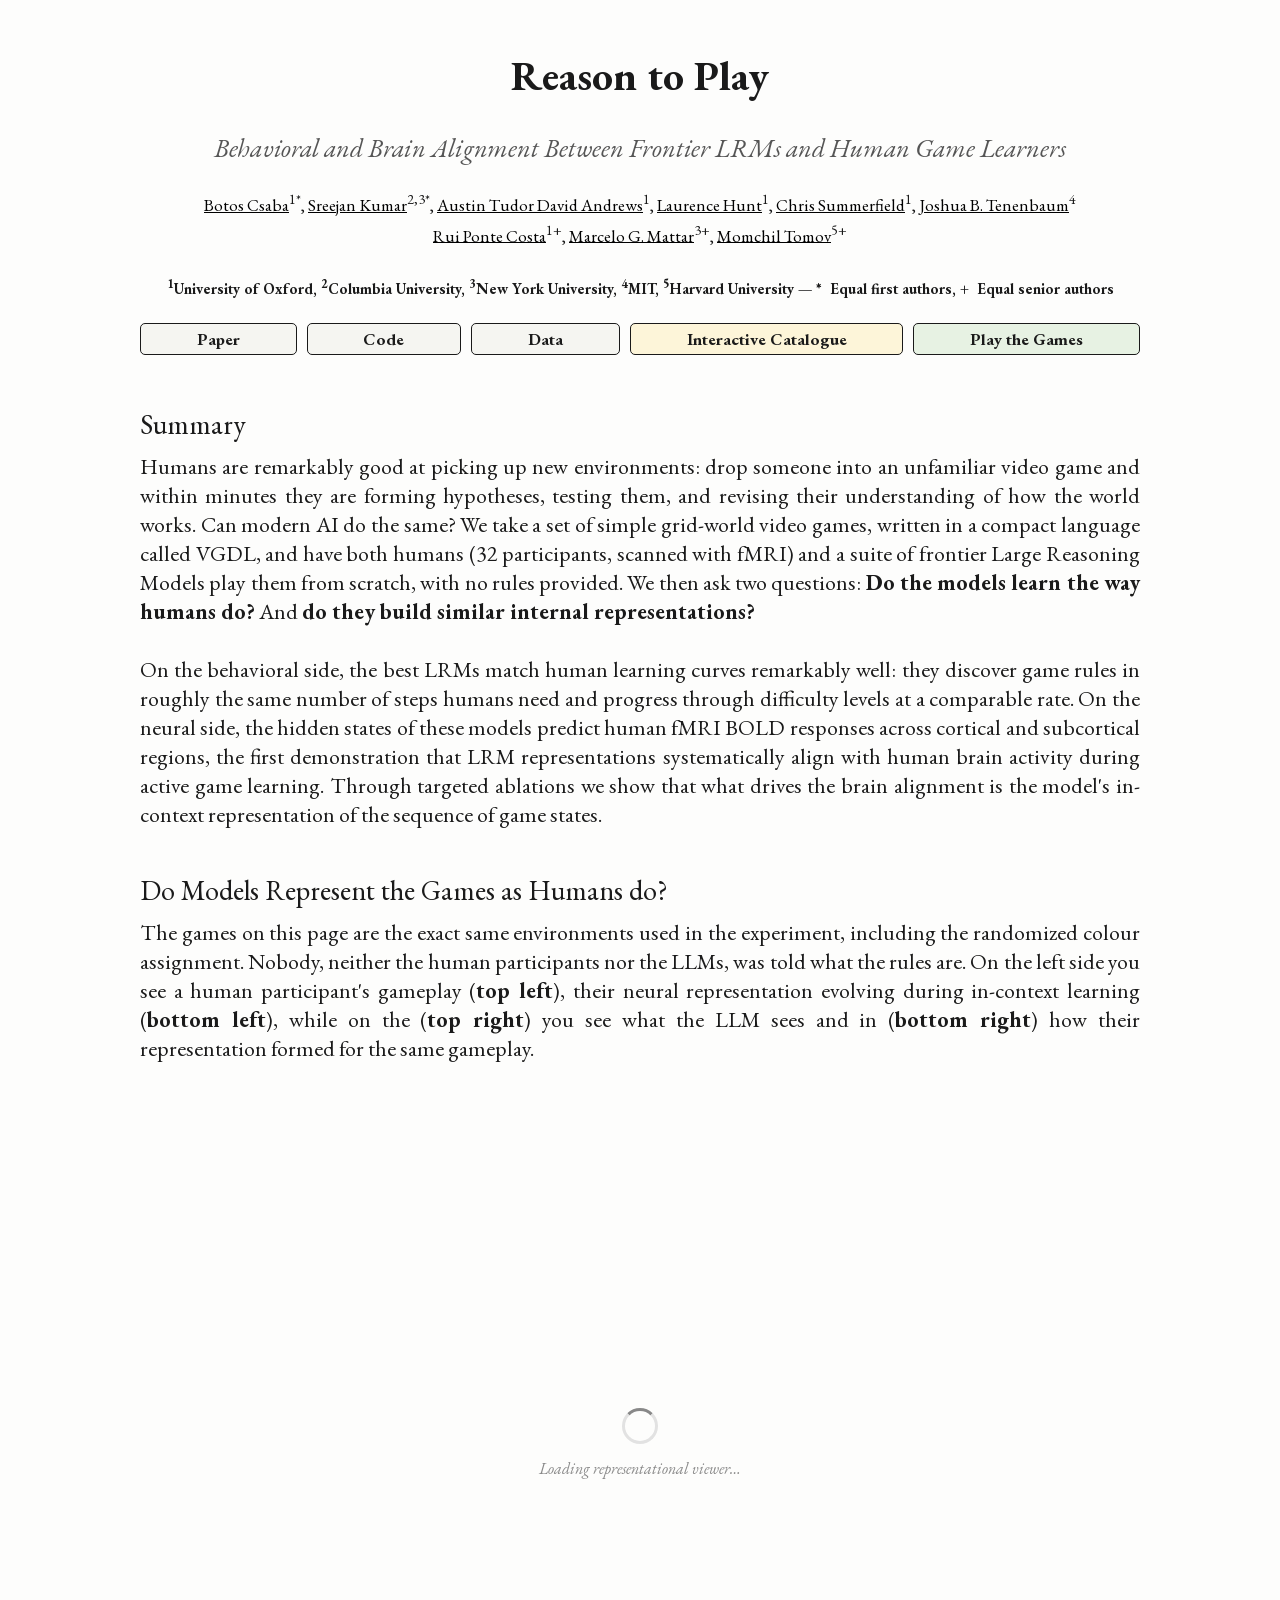
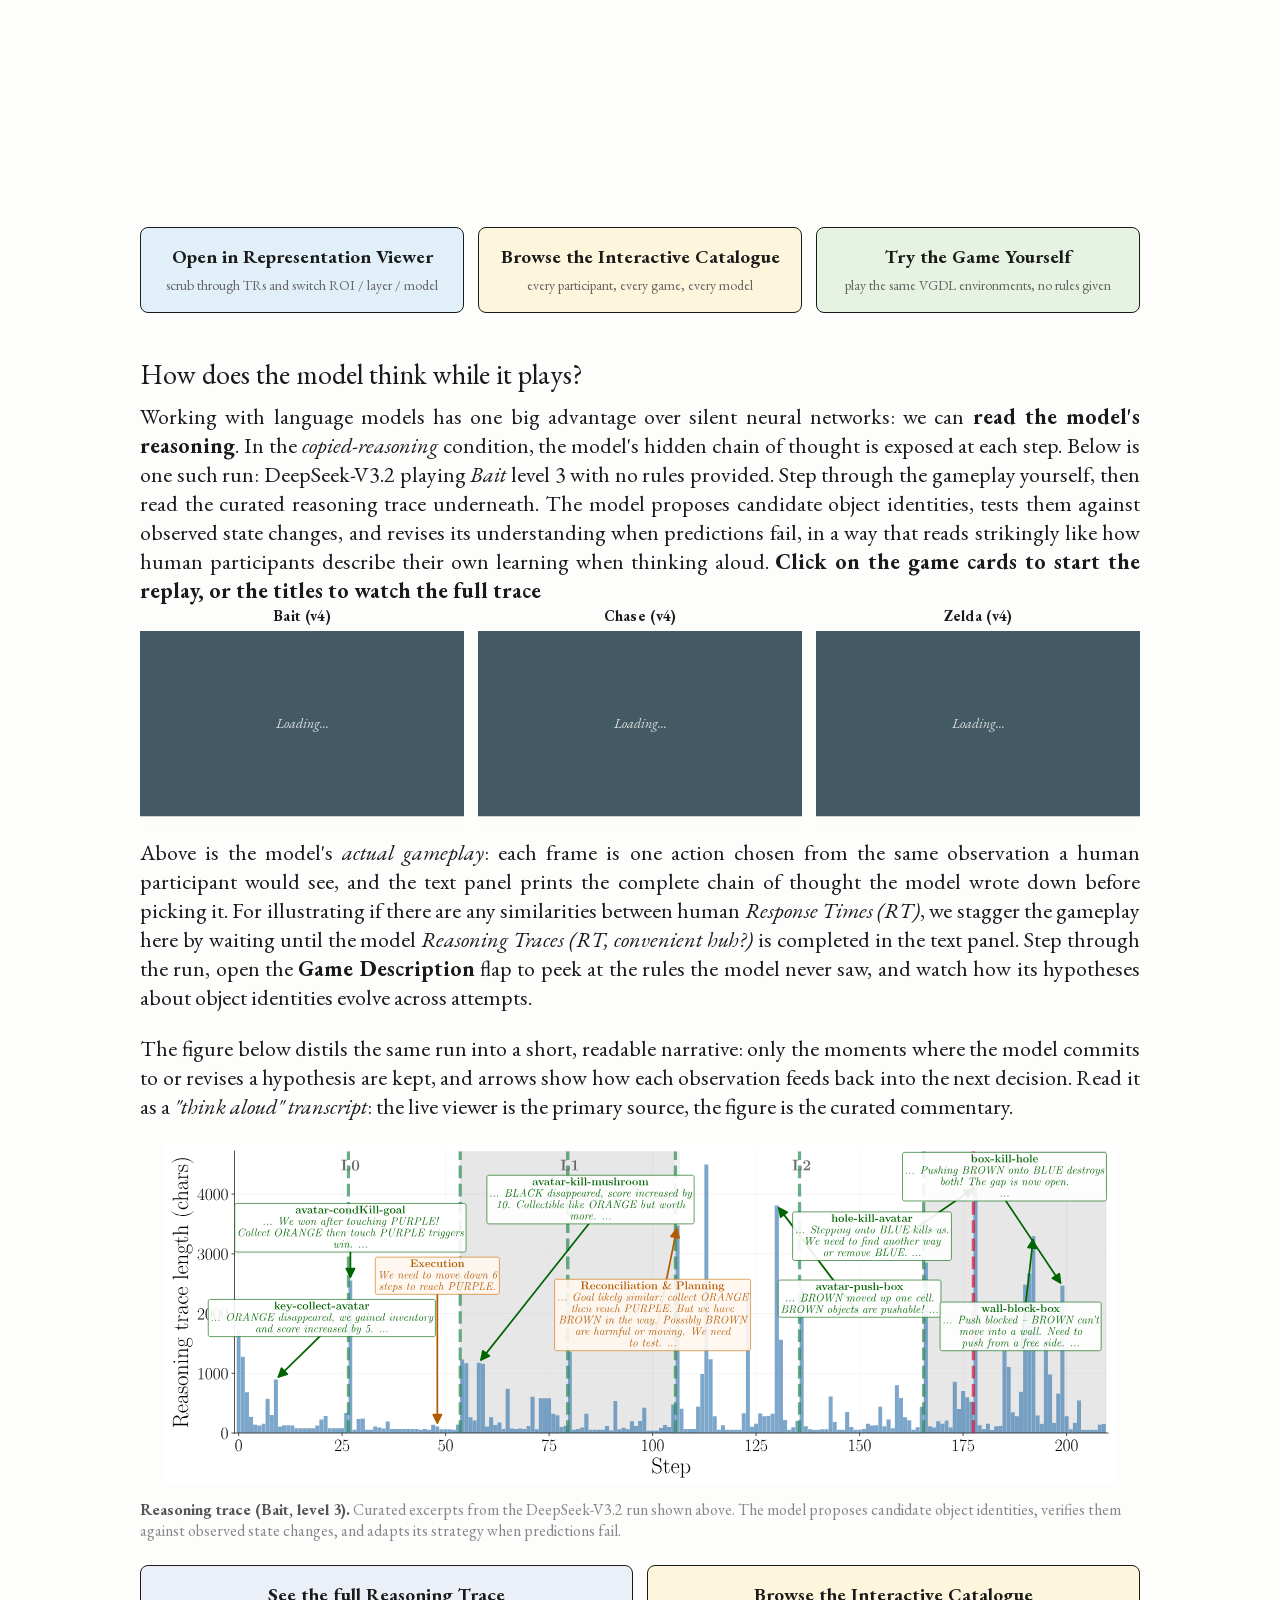
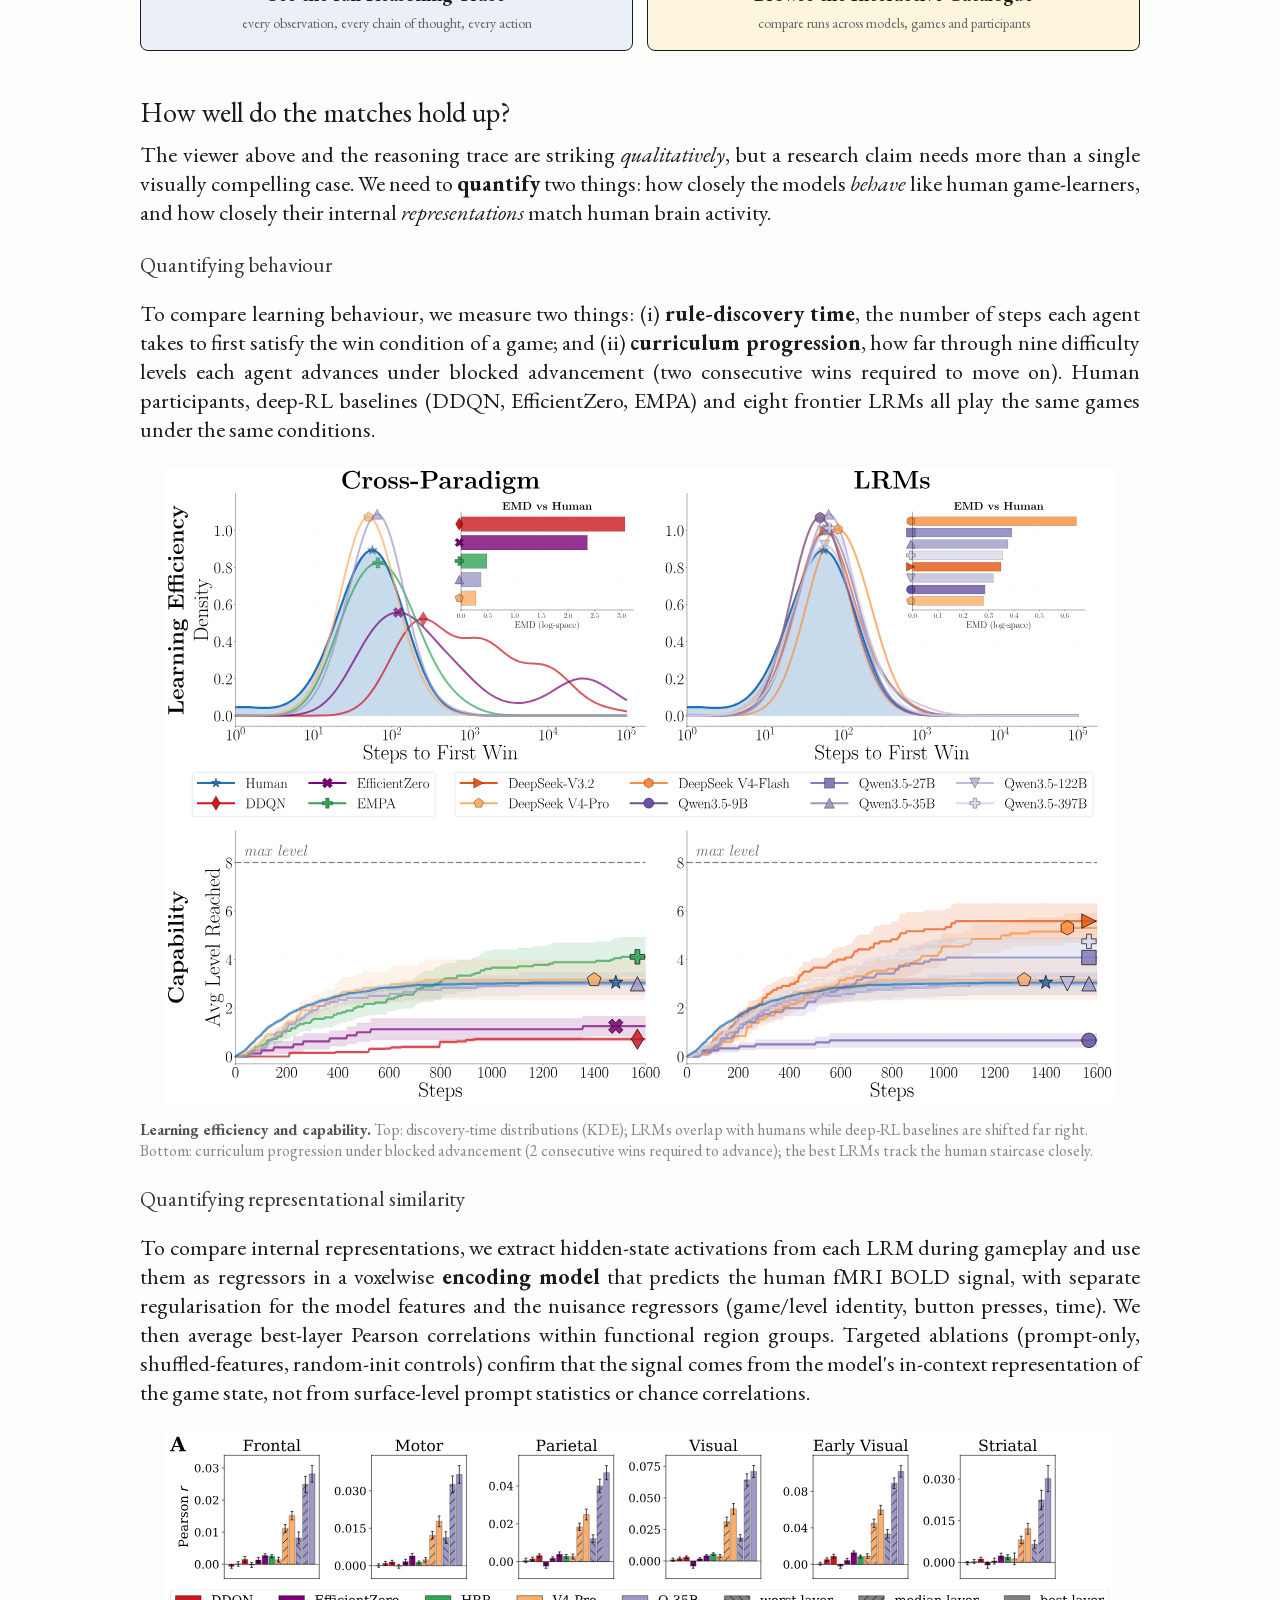
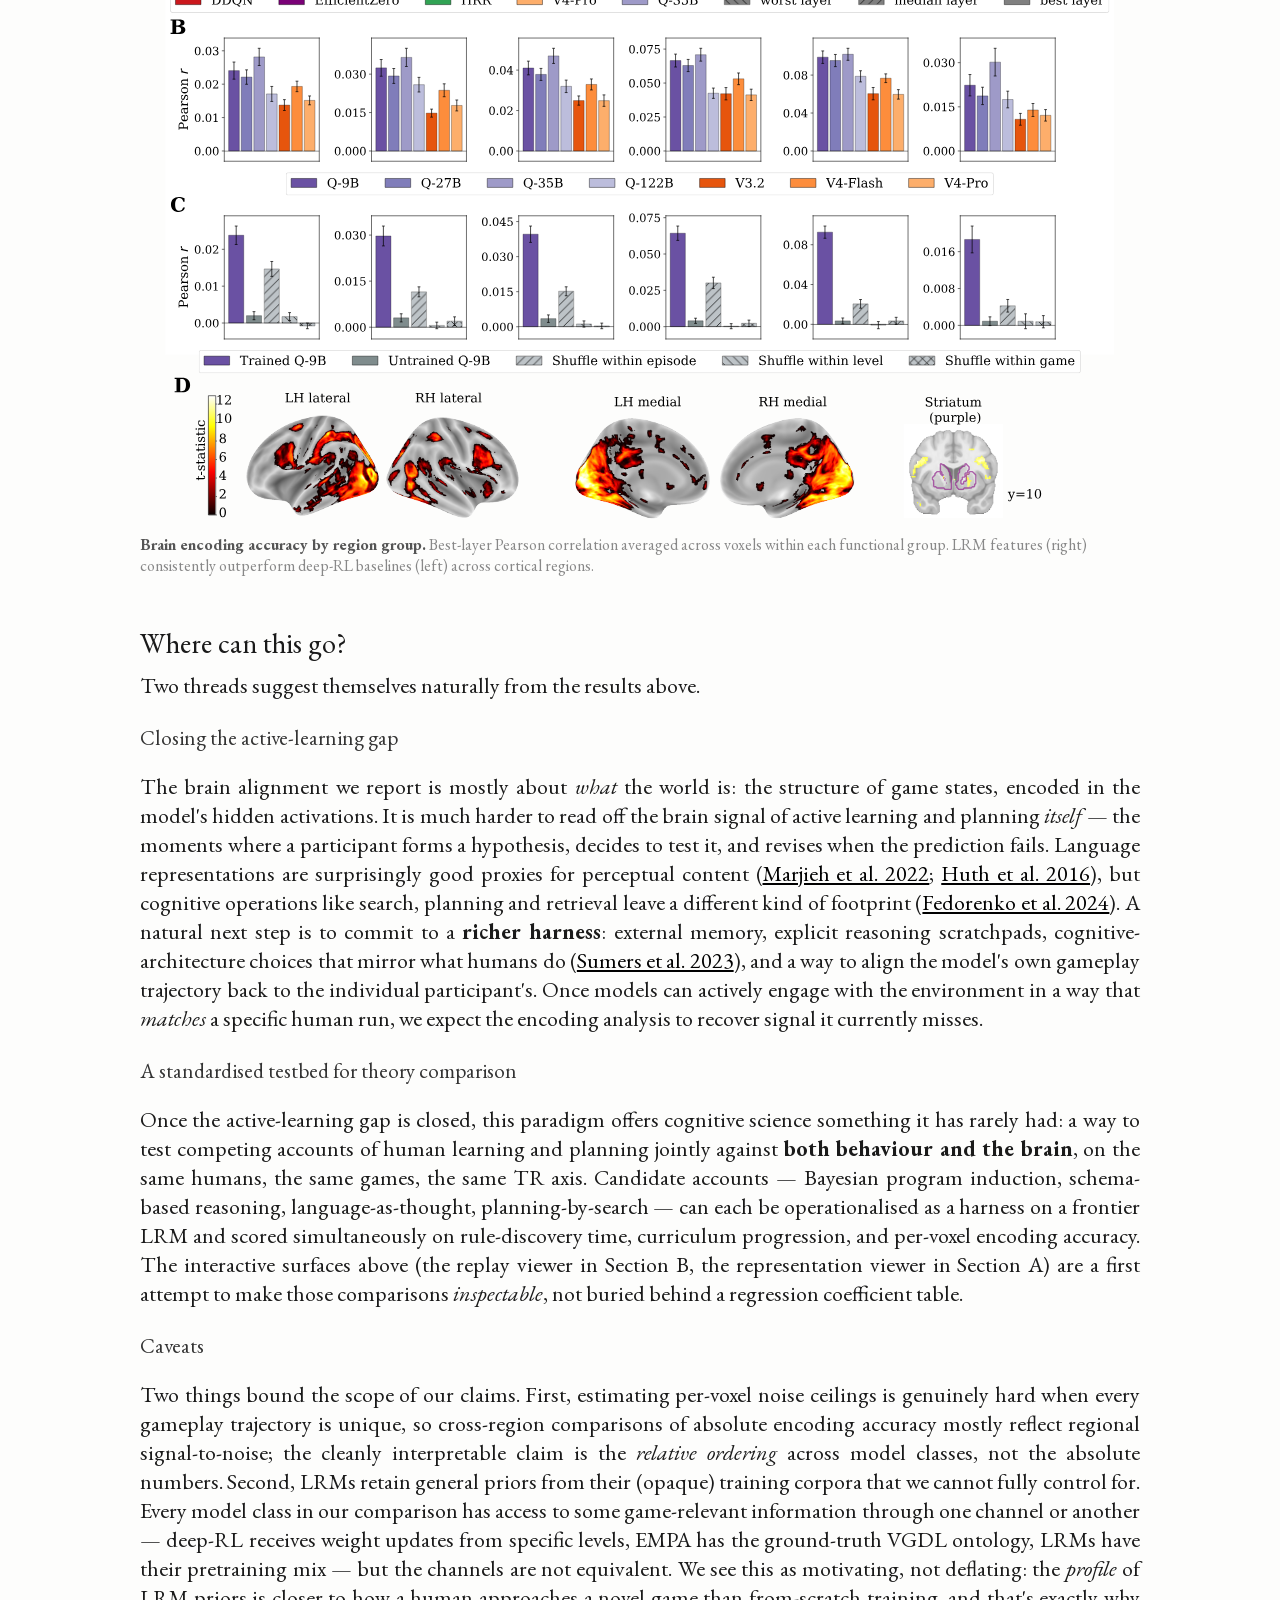
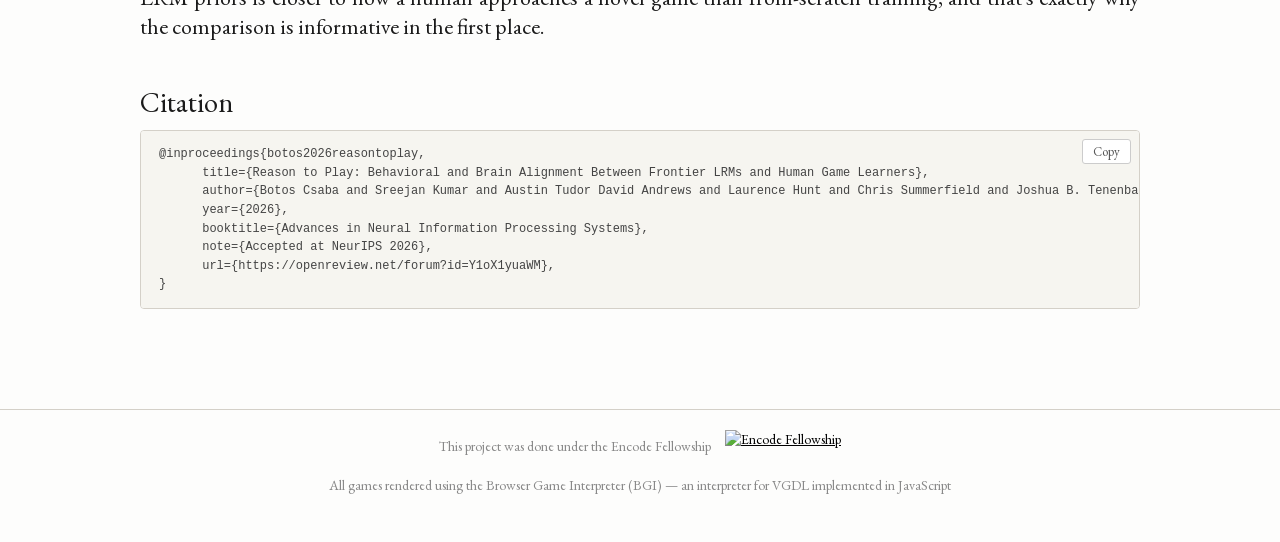
==== commit 1a877490: "Simplify website navigation labels" ====
--- a/index.html
+++ b/index.html
@@ -392,8 +392,10 @@
       text-align: left;
     }
     .app-nav a {
-      flex: 1;
-      display: block;
+      flex: 1 0 auto;
+      display: flex;
+      align-items: center;
+      justify-content: center;
       text-decoration: none;
       padding: 4px 22px;
       border: 1.25px solid #1a1a1a;
@@ -408,6 +410,7 @@
     }
     .app-nav .nav-title {
       font-size: 17px; font-weight: 700;
+      white-space: nowrap;
     }
     .app-nav .nav-paper { background: rgba(240,240,235,0.6); }
     .app-nav .nav-paper:hover { background: rgba(230,230,220,0.9); }
@@ -415,22 +418,6 @@
     .app-nav .nav-code:hover { background: rgba(230,230,220,0.9); }
     .app-nav .nav-data { background: rgba(240,240,235,0.6); }
     .app-nav .nav-data:hover { background: rgba(230,230,220,0.9); }
-    .app-nav .nav-data[aria-disabled="true"] {
-      background: rgba(220,220,220,0.5);
-      color: #777;
-      border-color: #aaa;
-      border-style: dashed;
-      cursor: default;
-      pointer-events: none;
-    }
-    .app-nav .nav-data[aria-disabled="true"] .nav-title { color: #666; }
-    .app-nav .nav-data .nav-title small {
-      font-size: 12px;
-      font-weight: 400;
-      font-style: italic;
-      color: #888;
-      margin-left: 4px;
-    }
     .app-nav .nav-catalogue { background: rgba(253,230,153,0.35); }
     .app-nav .nav-catalogue:hover { background: rgba(253,230,153,0.6); }
     .app-nav .nav-play { background: rgba(180,216,170,0.3); }
@@ -711,19 +698,16 @@
       </h5>
       <nav class="app-nav" style="justify-content:center;">
         <a href="https://openreview.net/forum?id=Y1oX1yuaWM" target="_blank" rel="noopener" class="nav-paper">
-          <span class="nav-title">NeurIPS 2026 paper</span>
+          <span class="nav-title">Paper</span>
         </a>
         <a href="https://github.com/botcs/reason-to-play-src" class="nav-code">
           <span class="nav-title">Code</span>
         </a>
-        <a href="https://huggingface.co/papers/2605.08019" target="_blank" rel="noopener" class="nav-paper">
-          <span class="nav-title">Hugging Face <small>Paper</small></span>
-        </a>
         <a id="dataset-link" href="https://huggingface.co/datasets/csbotos/reason-to-play" target="_blank" rel="noopener" class="nav-data">
-          <span class="nav-title">Data on Hugging Face</span>
+          <span class="nav-title">Data</span>
         </a>
         <a href="catalogue.html" class="nav-catalogue">
-          <span class="nav-title">Replay Catalogue</span>
+          <span class="nav-title">Interactive Catalogue</span>
         </a>
         <a href="interactive-gameplay.html" class="nav-play">
           <span class="nav-title">Play the Games</span>
@@ -897,7 +881,7 @@
           <small>scrub through TRs and switch ROI / layer / model</small>
         </a>
         <a class="cta-cat" href="catalogue.html">
-          Browse the Replay Catalogue
+          Browse the Interactive Catalogue
           <small>every participant, every game, every model</small>
         </a>
         <a class="cta-play" href="interactive-gameplay.html">
@@ -973,7 +957,7 @@
           <small>every observation, every chain of thought, every action</small>
         </a>
         <a class="cta-cat" href="catalogue.html">
-          Browse the Replay Catalogue
+          Browse the Interactive Catalogue
           <small>compare runs across models, games and participants</small>
         </a>
       </nav>
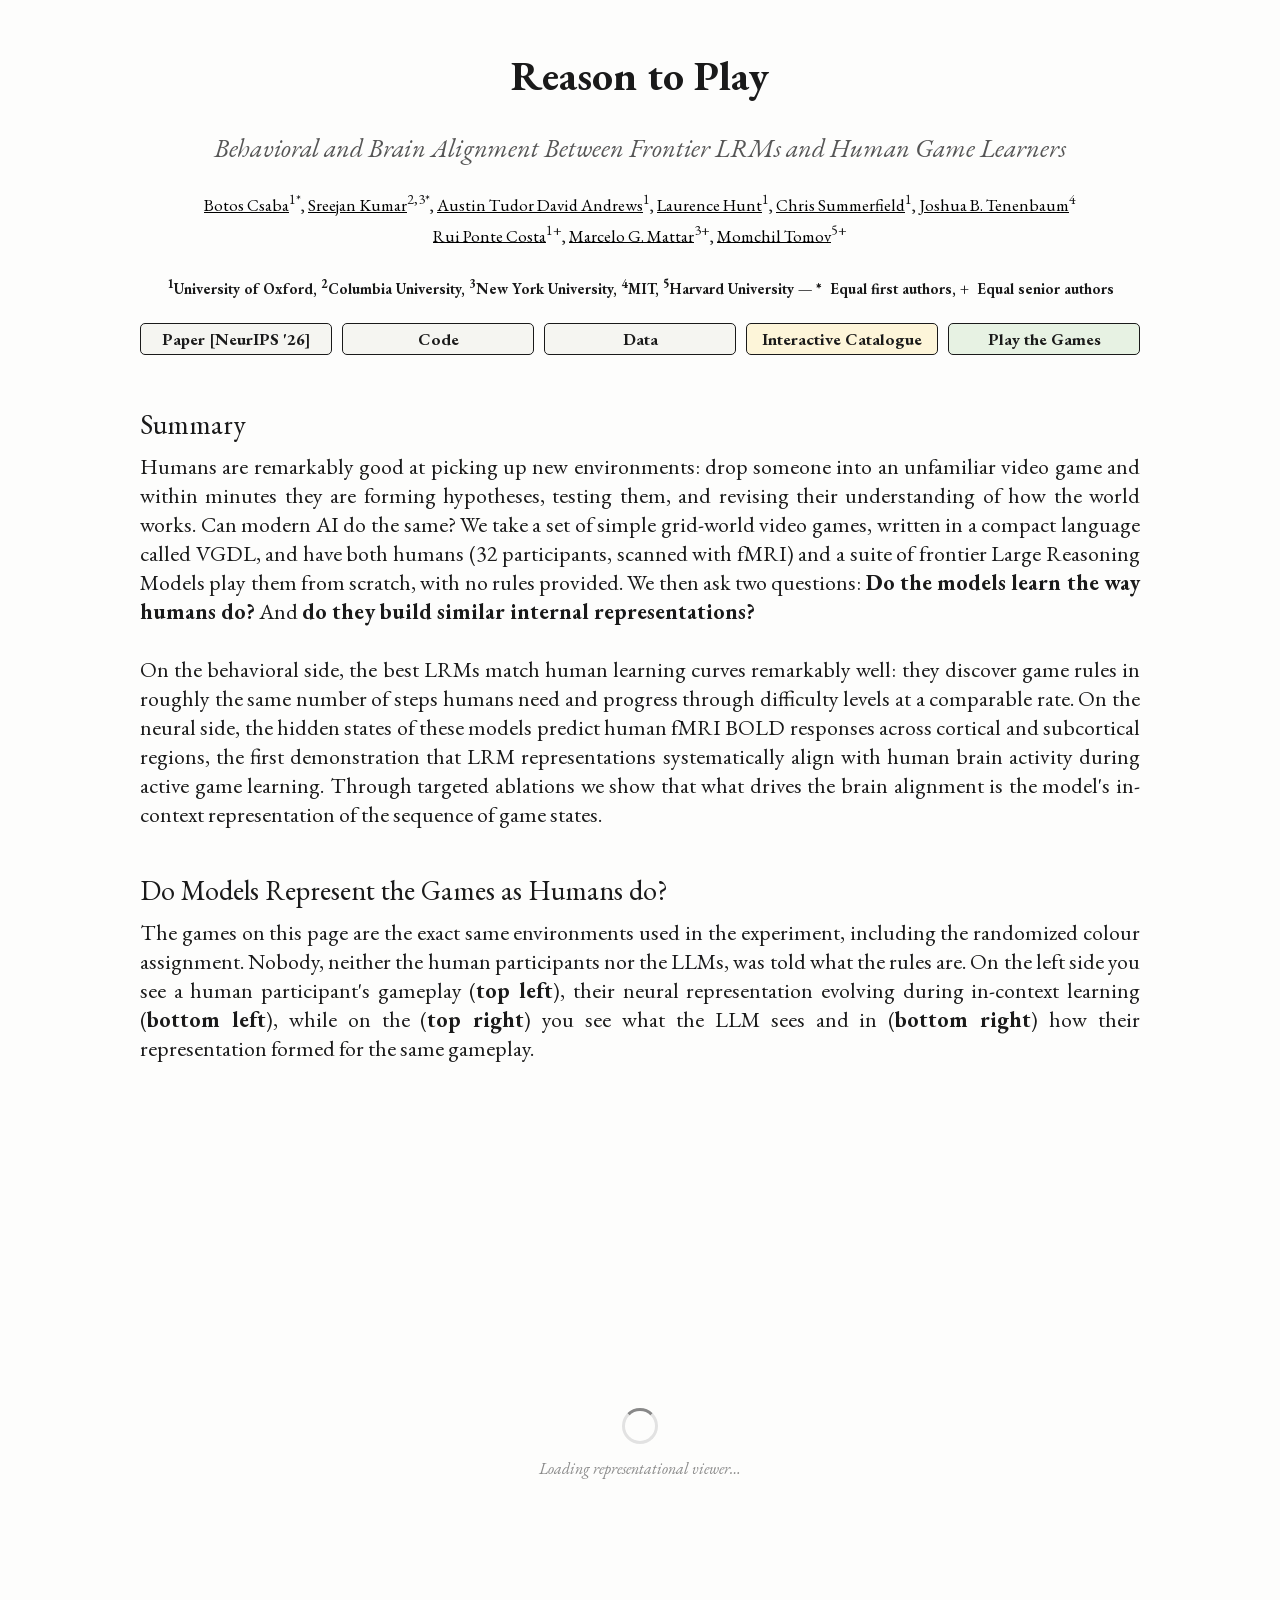
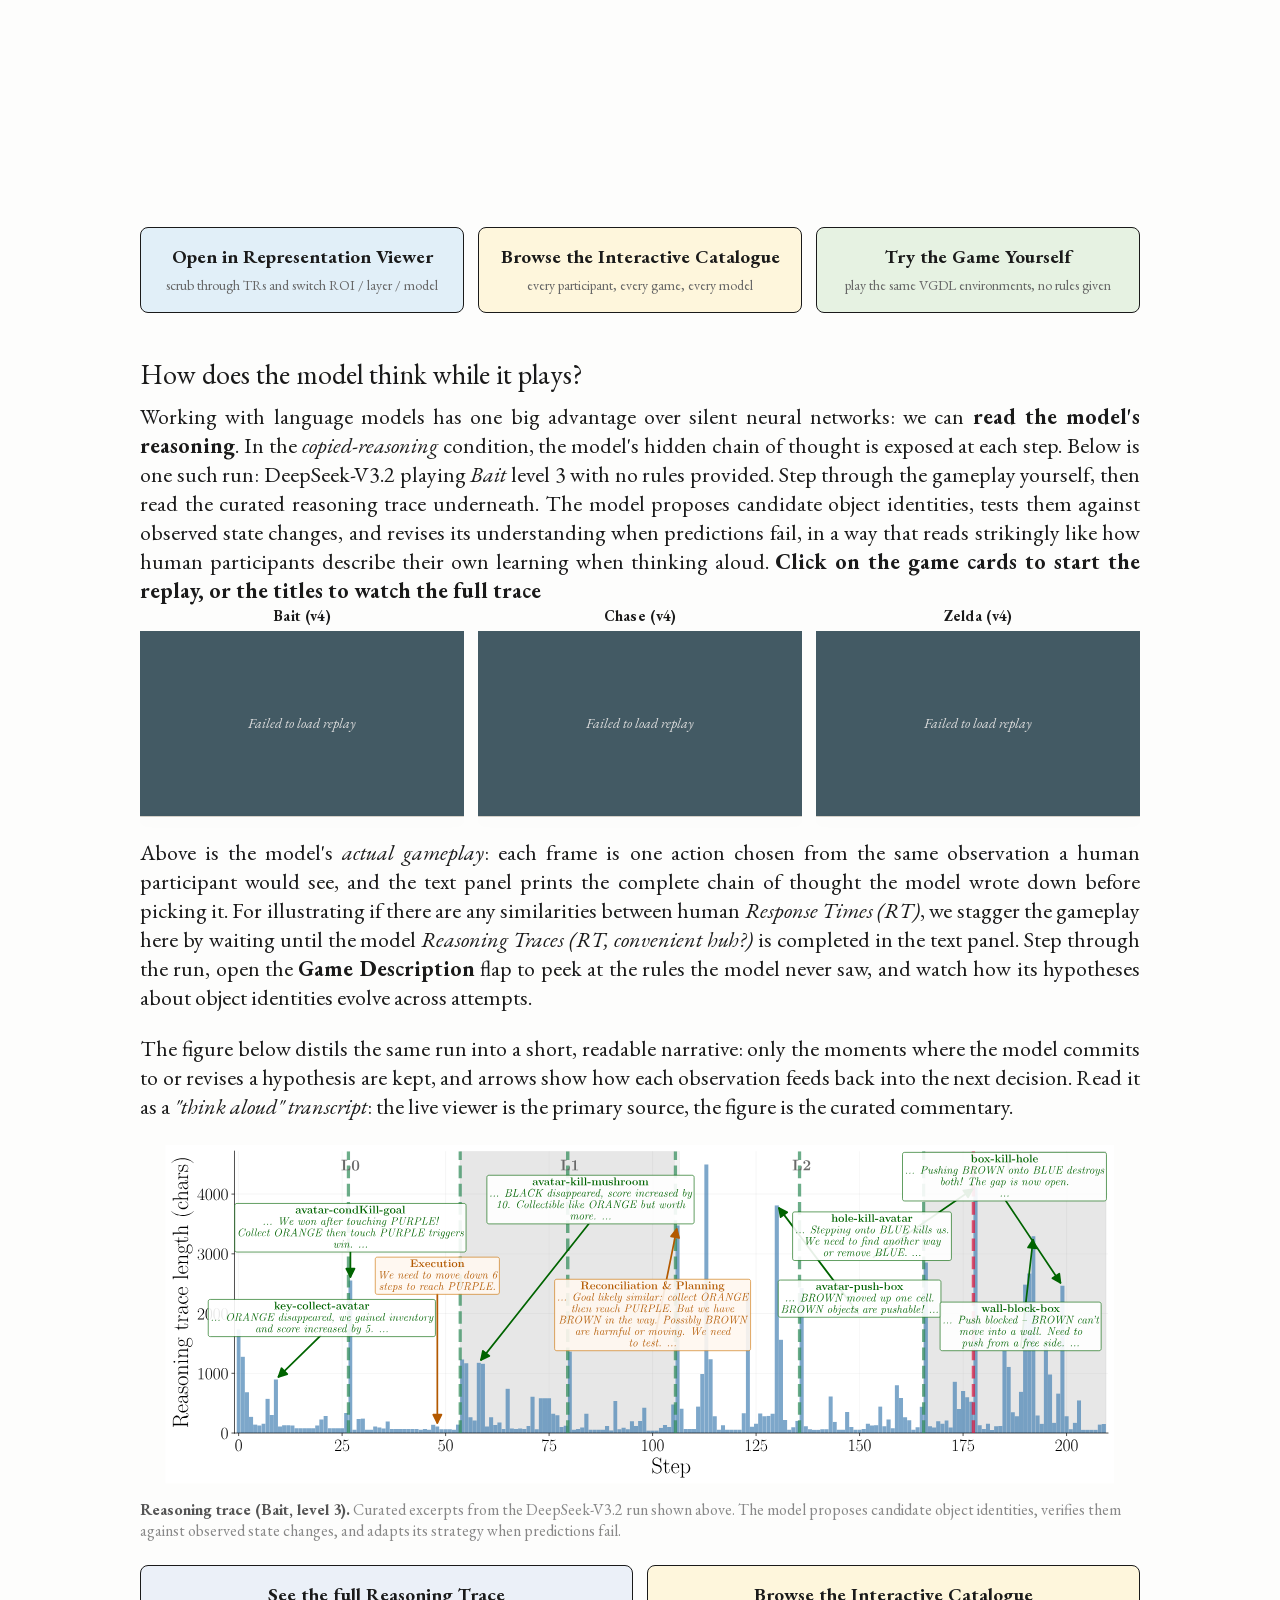
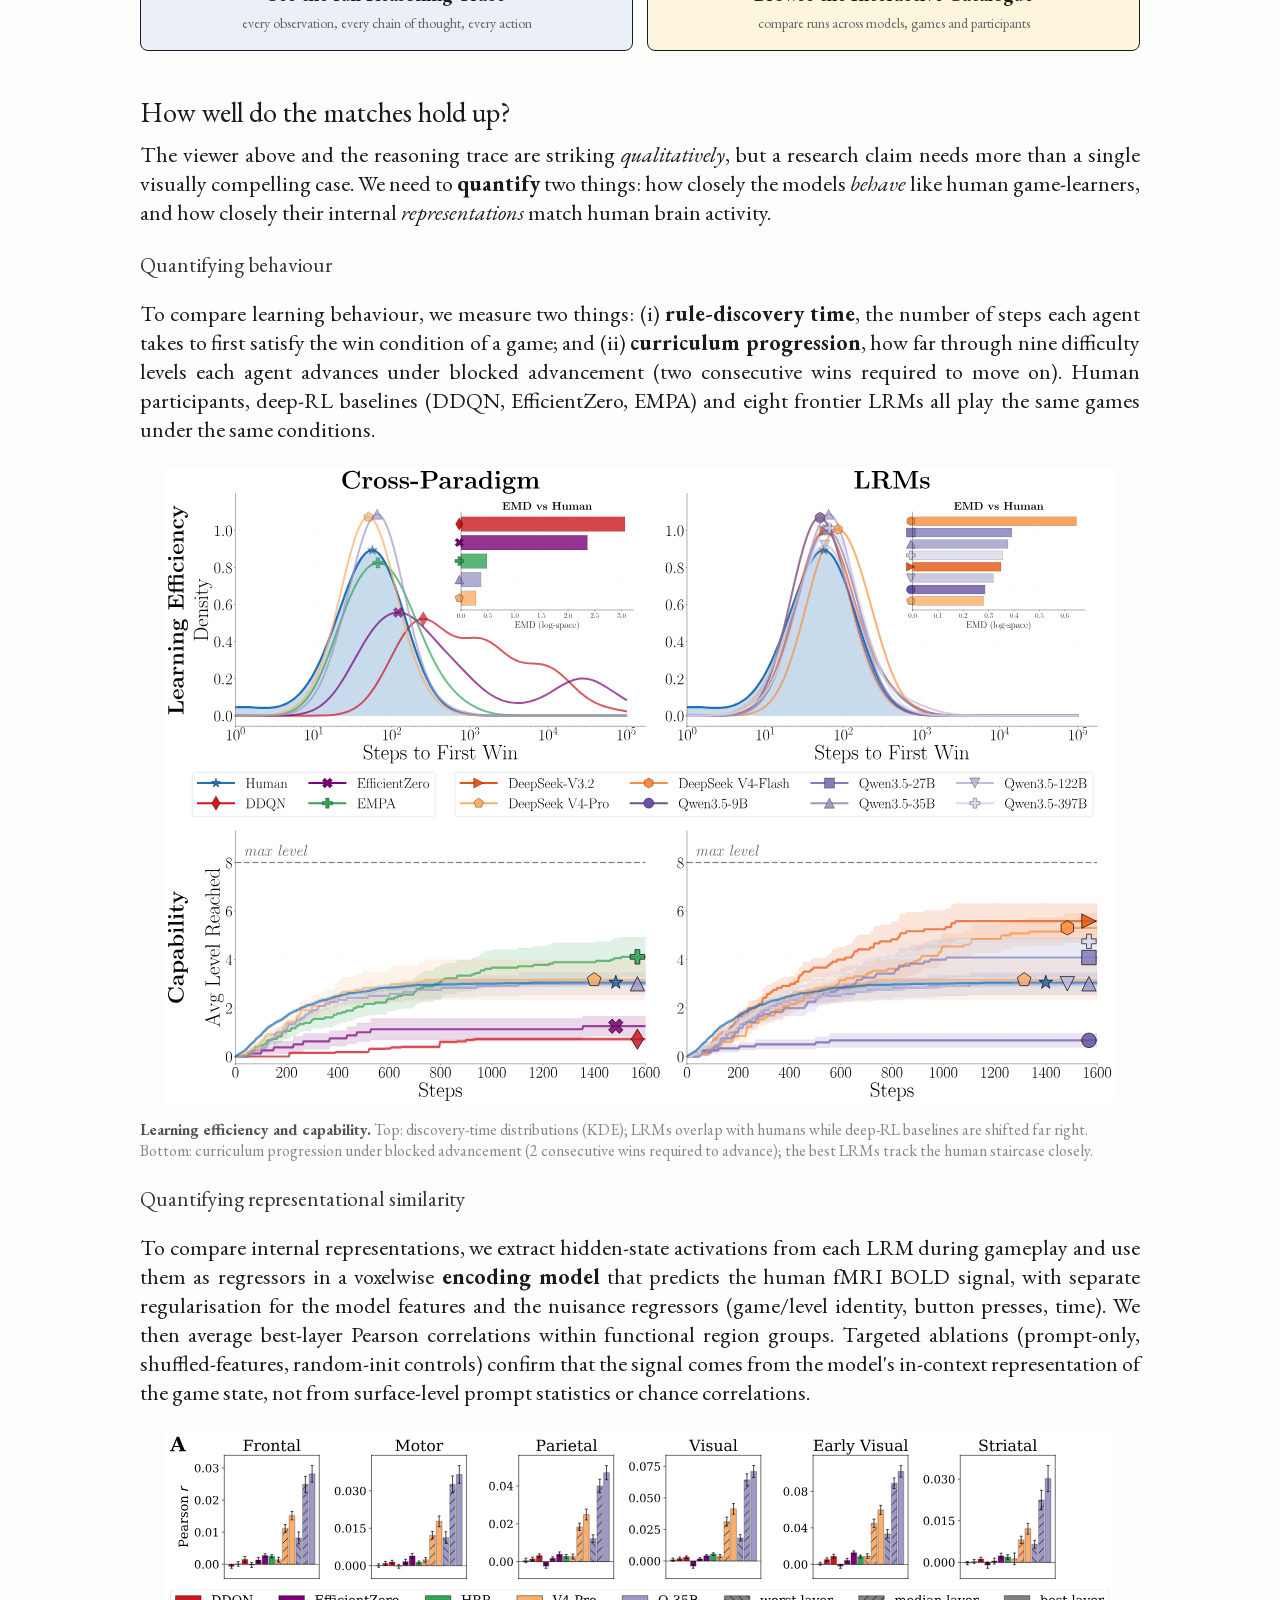
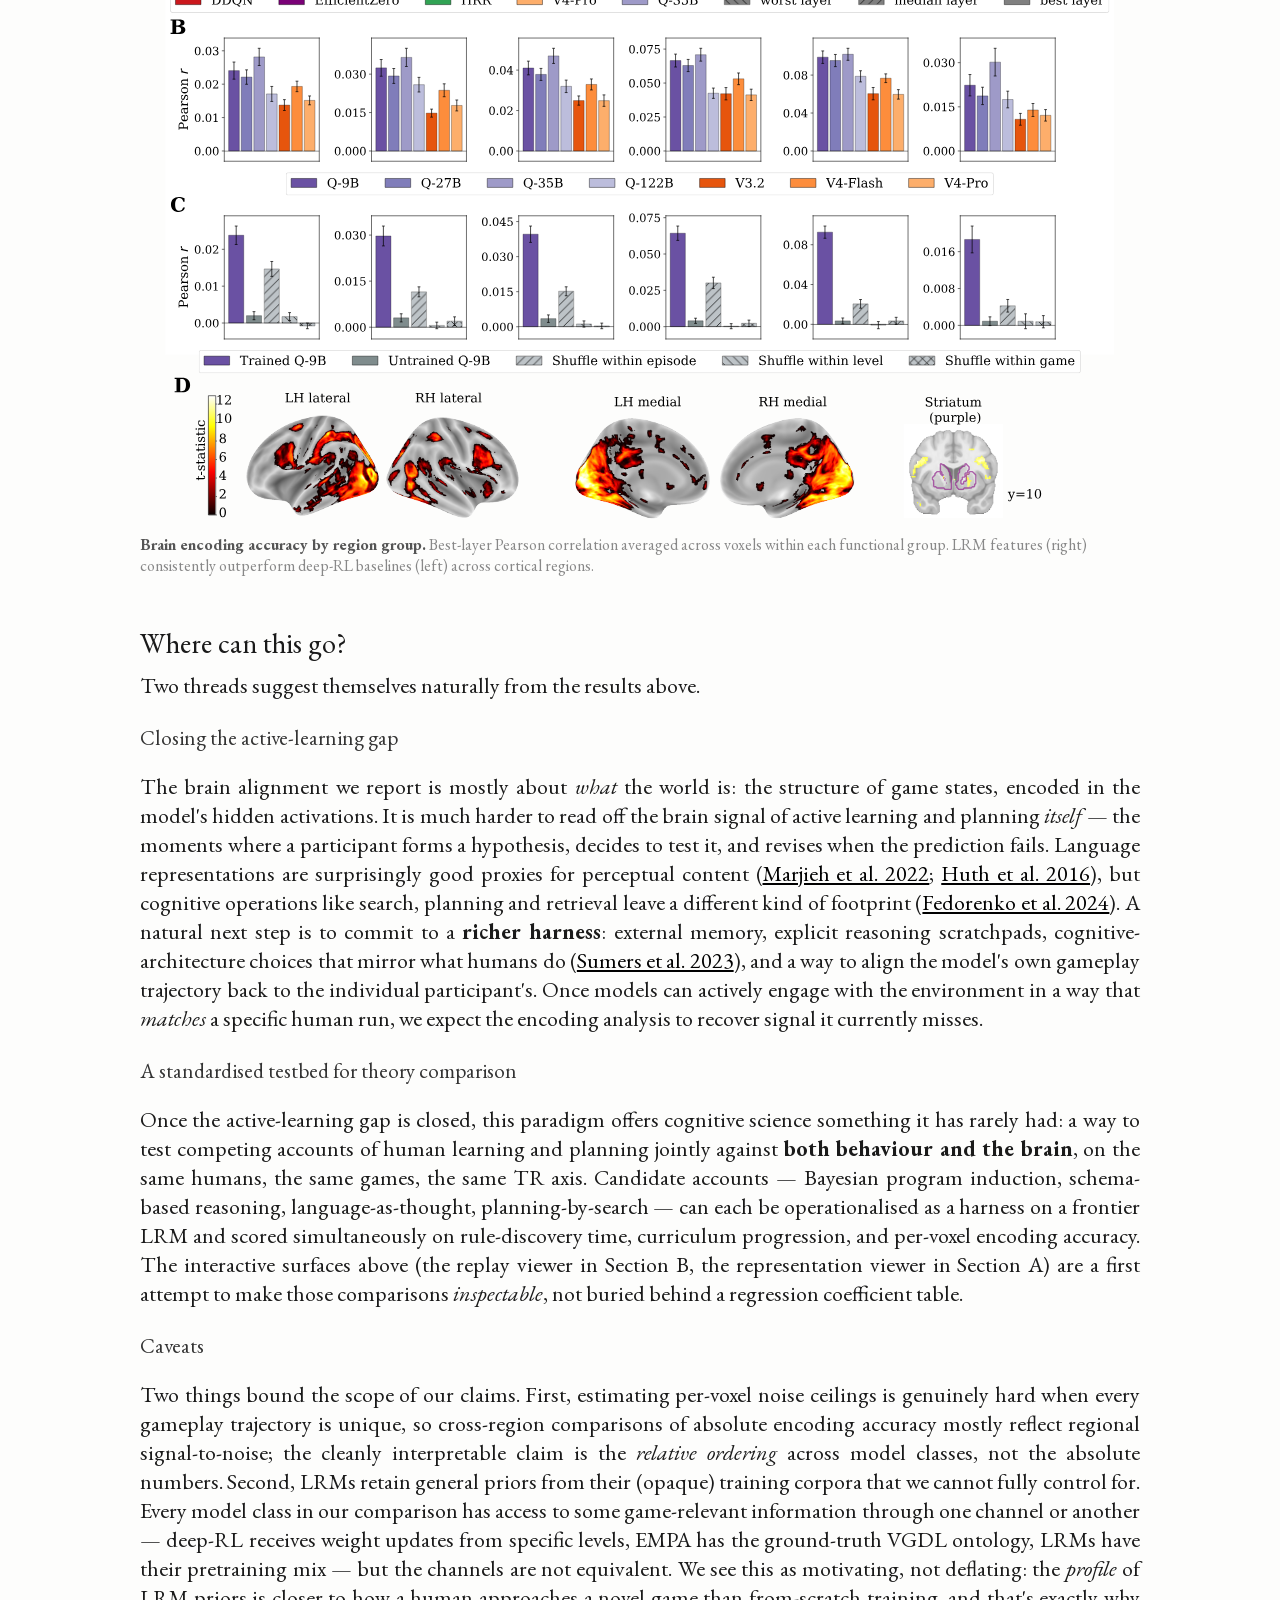
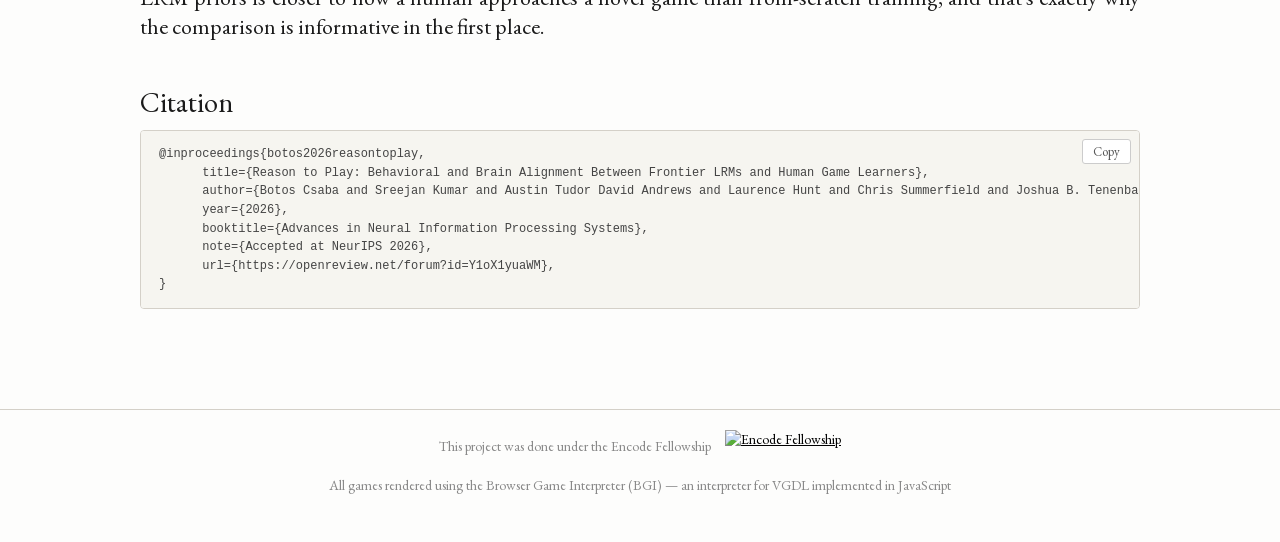
==== commit 1fa63ea1: "Unify landing page buttons and load six replays at once" ====
--- a/index.html
+++ b/index.html
@@ -385,19 +385,18 @@
 
     /* --- App nav --- */
     .app-nav {
-      display: flex;
-      flex-wrap: wrap;
+      display: grid;
+      grid-template-columns: repeat(5, minmax(0, 1fr));
       gap: 10px;
       margin: 16px 0 8px;
       text-align: left;
     }
     .app-nav a {
-      flex: 1 0 auto;
       display: flex;
       align-items: center;
       justify-content: center;
       text-decoration: none;
-      padding: 4px 22px;
+      padding: 4px 12px;
       border: 1.25px solid #1a1a1a;
       border-radius: 5px;
       transition: background 0.15s, transform 0.15s;
@@ -422,6 +421,9 @@
     .app-nav .nav-catalogue:hover { background: rgba(253,230,153,0.6); }
     .app-nav .nav-play { background: rgba(180,216,170,0.3); }
     .app-nav .nav-play:hover { background: rgba(180,216,170,0.55); }
+    @media (max-width: 960px) {
+      .app-nav { grid-template-columns: repeat(2, minmax(0, 1fr)); }
+    }
 
     /* --- Game widget --- */
     .game-box {
@@ -579,7 +581,7 @@
     @media (max-width: 680px) {
       #primary-content { padding: 10px 14px 40px; }
       h1 { font-size: 32px; }
-      .app-nav { flex-direction: column; }
+      .app-nav { grid-template-columns: 1fr; }
     }
 
     /* Spacer around the inlined representation viewer */
@@ -696,9 +698,9 @@
         &mdash;
         *&thinsp;Equal first authors, +&thinsp;Equal senior authors
       </h5>
-      <nav class="app-nav" style="justify-content:center;">
+      <nav class="app-nav">
         <a href="https://openreview.net/forum?id=Y1oX1yuaWM" target="_blank" rel="noopener" class="nav-paper">
-          <span class="nav-title">Paper</span>
+          <span class="nav-title">Paper [NeurIPS '26]</span>
         </a>
         <a href="https://github.com/botcs/reason-to-play-src" class="nav-code">
           <span class="nav-title">Code</span>
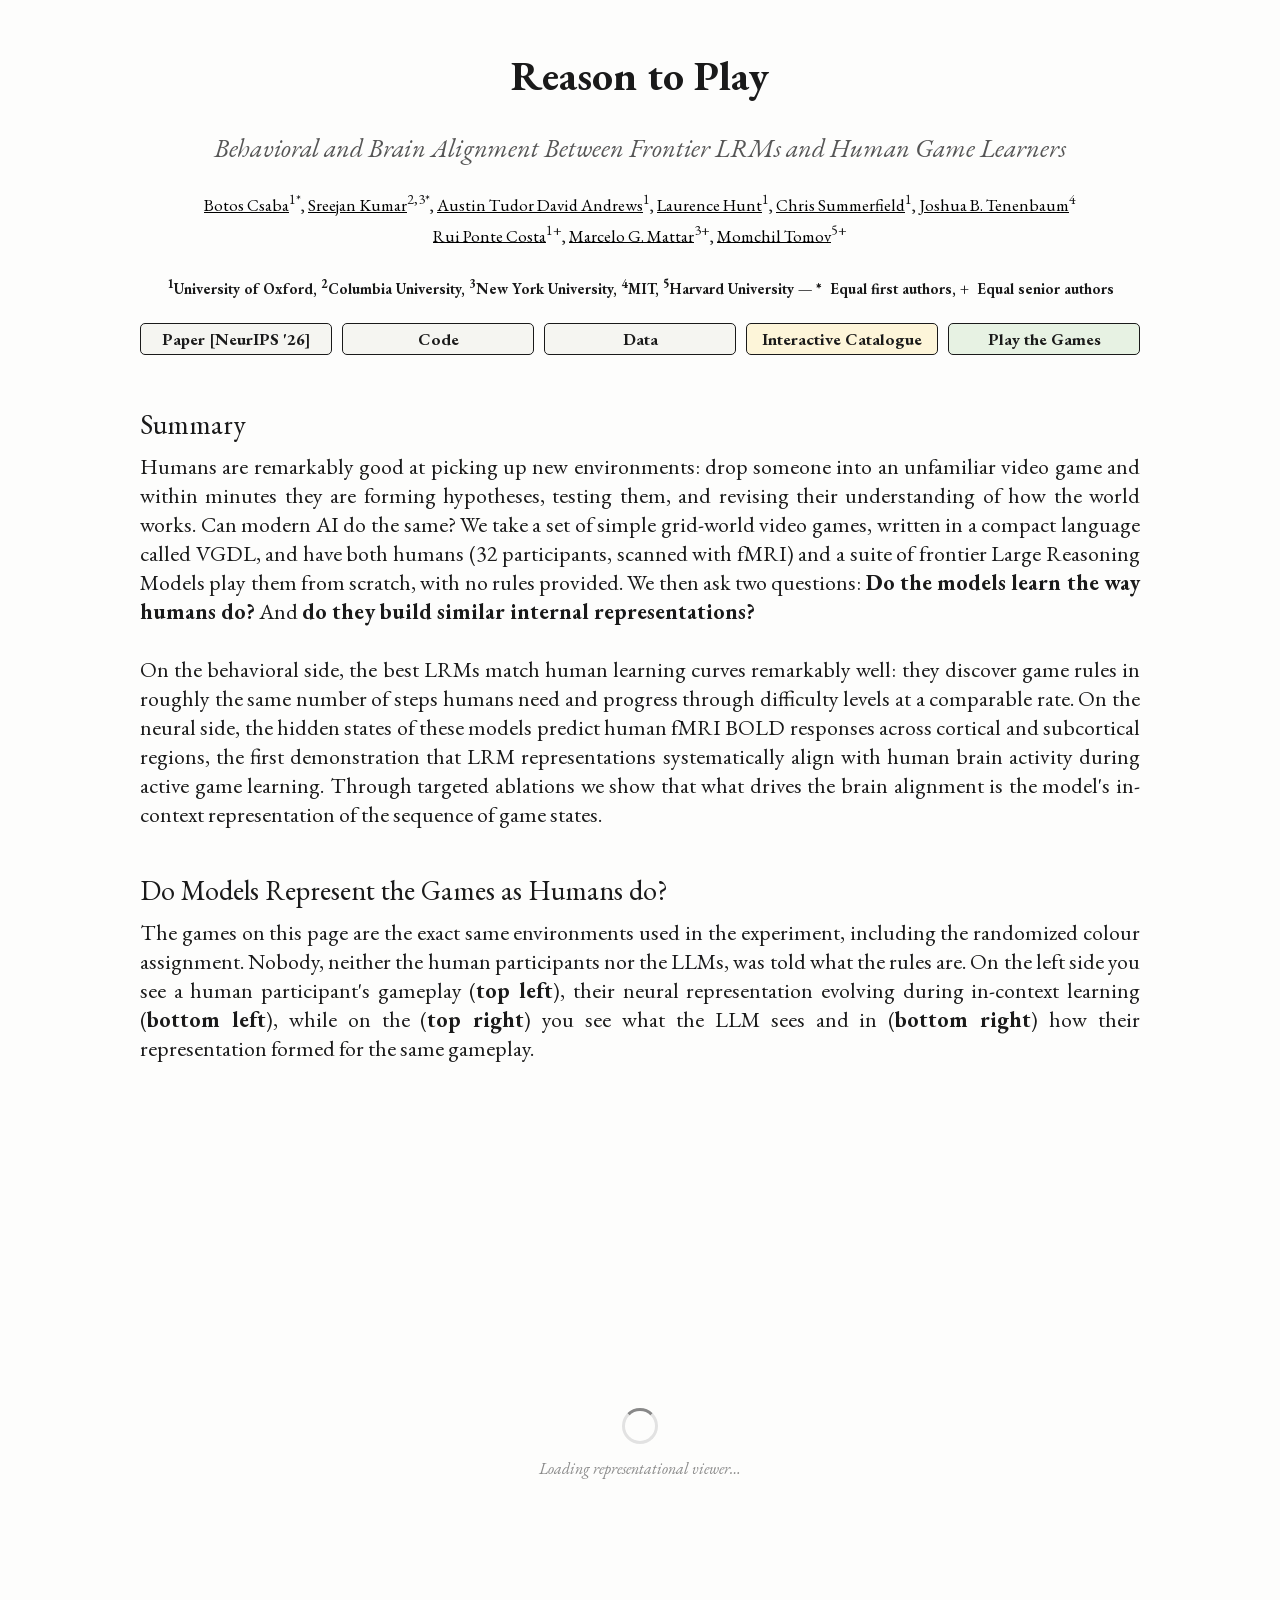
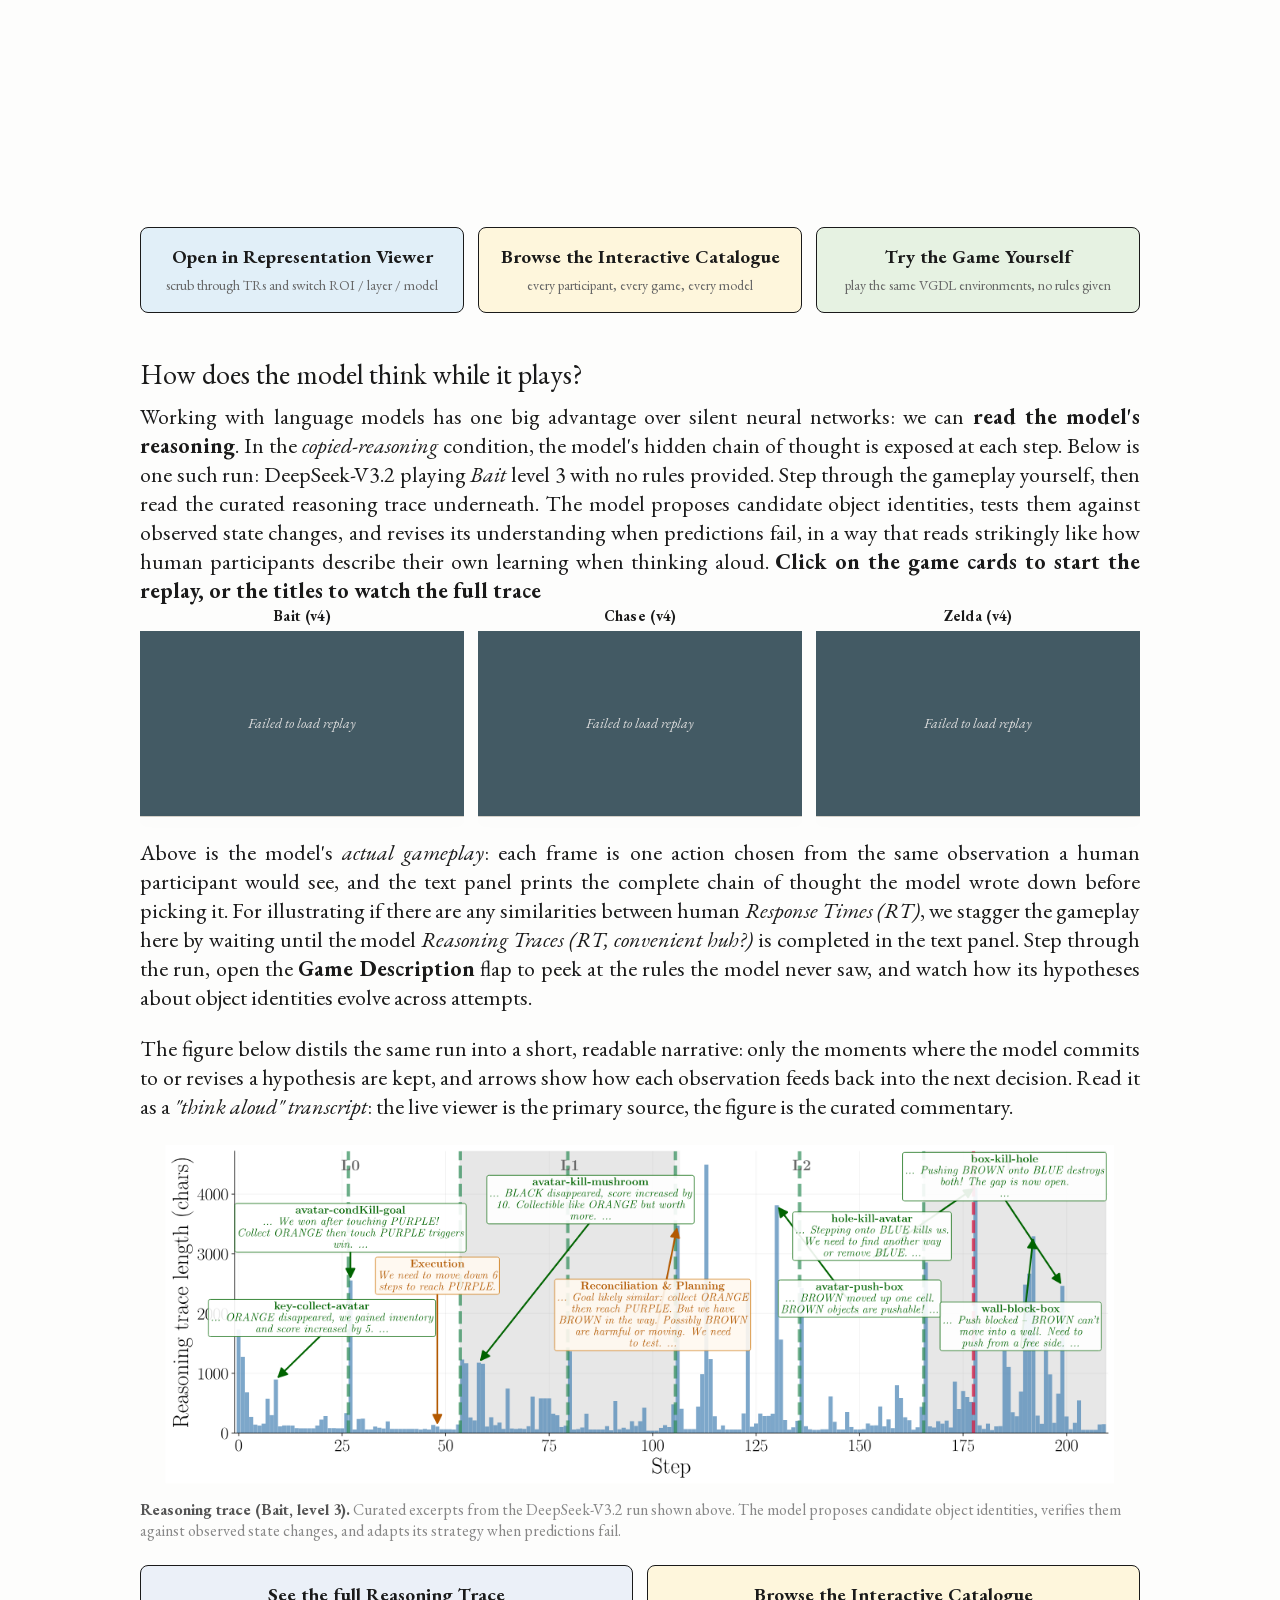
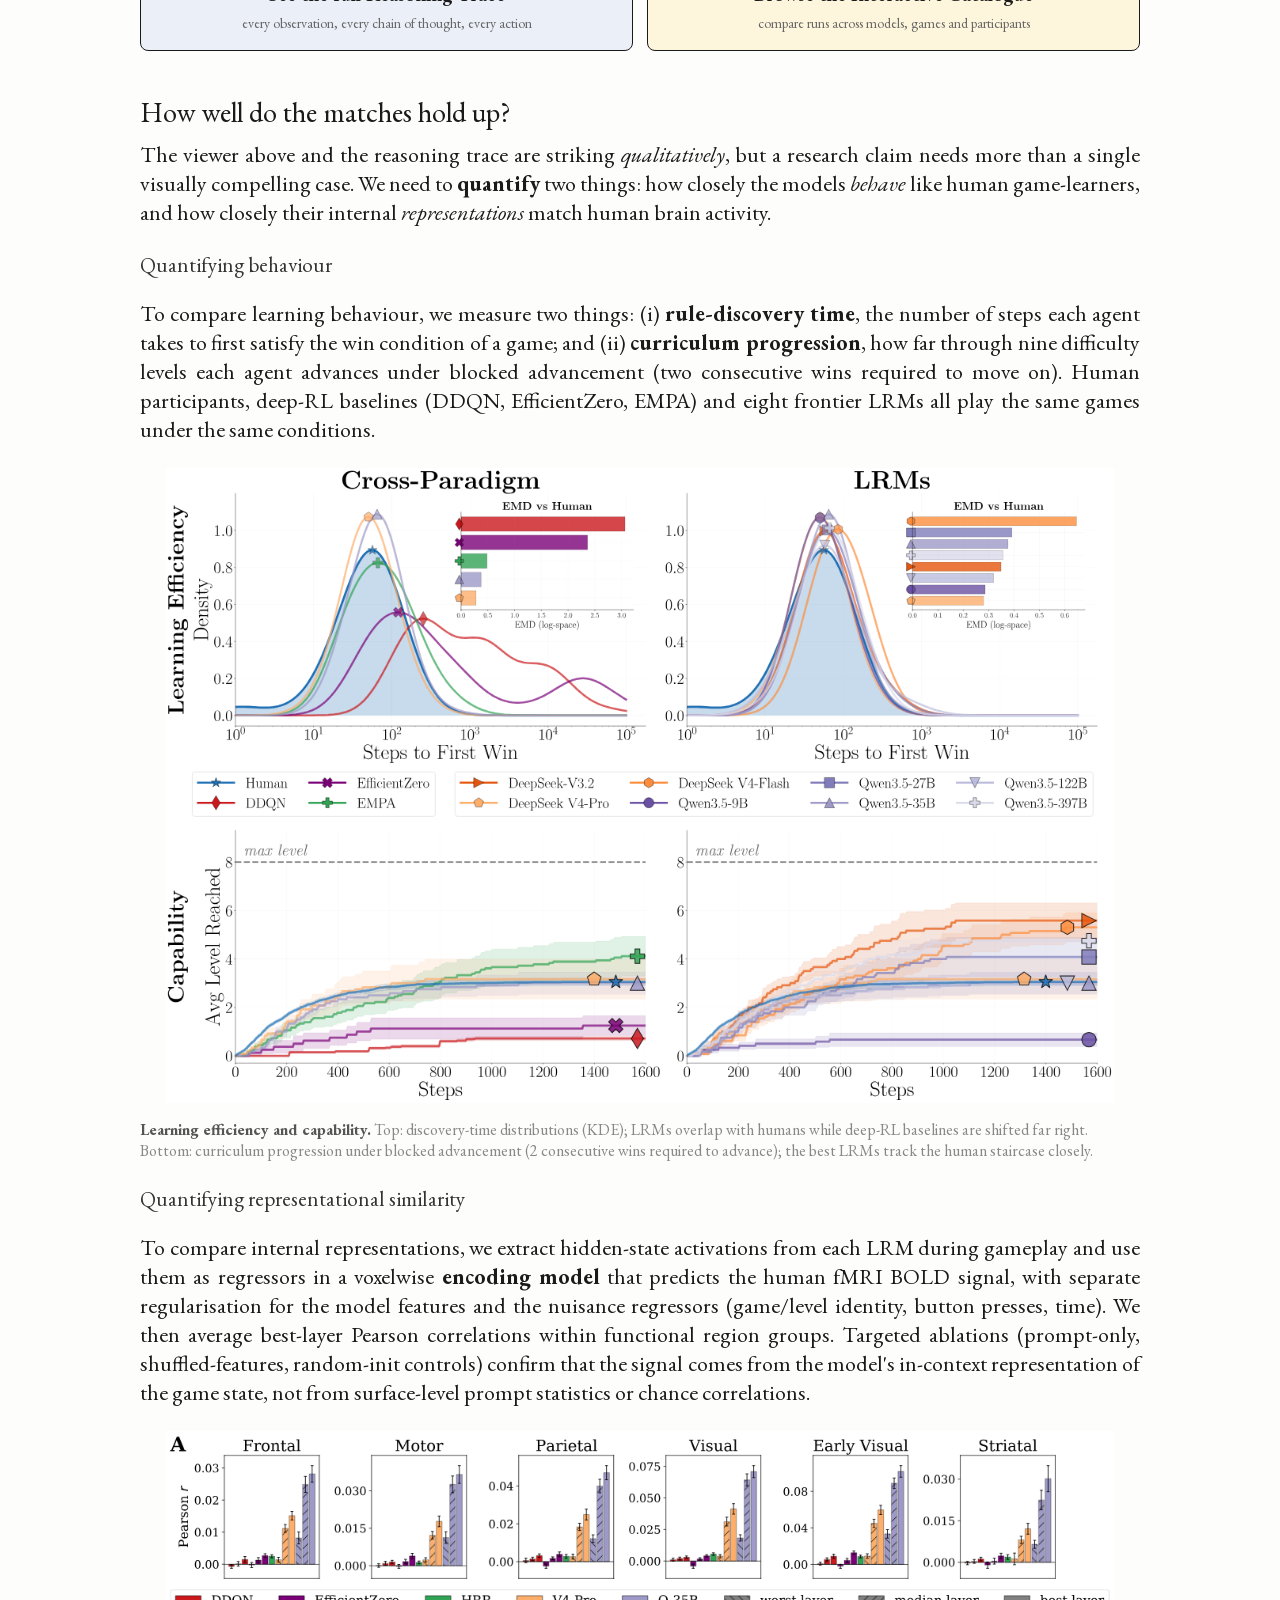
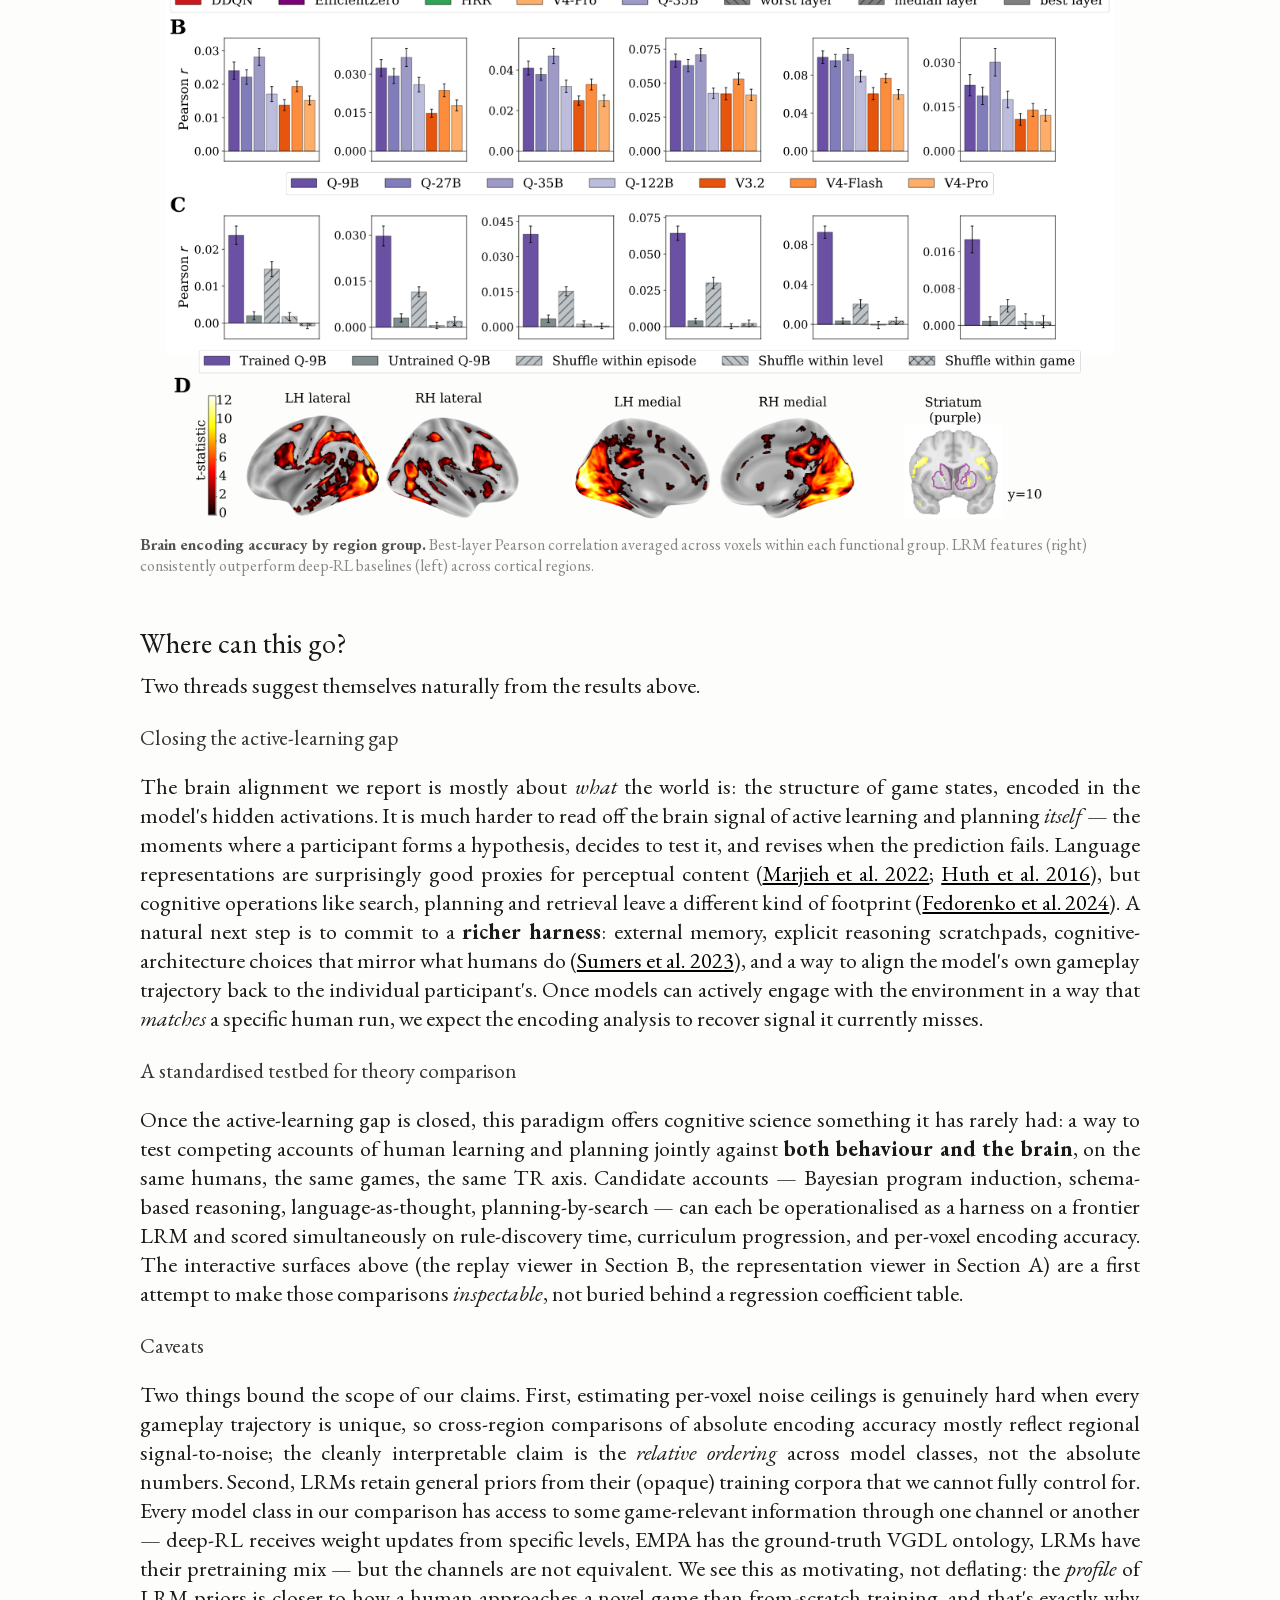
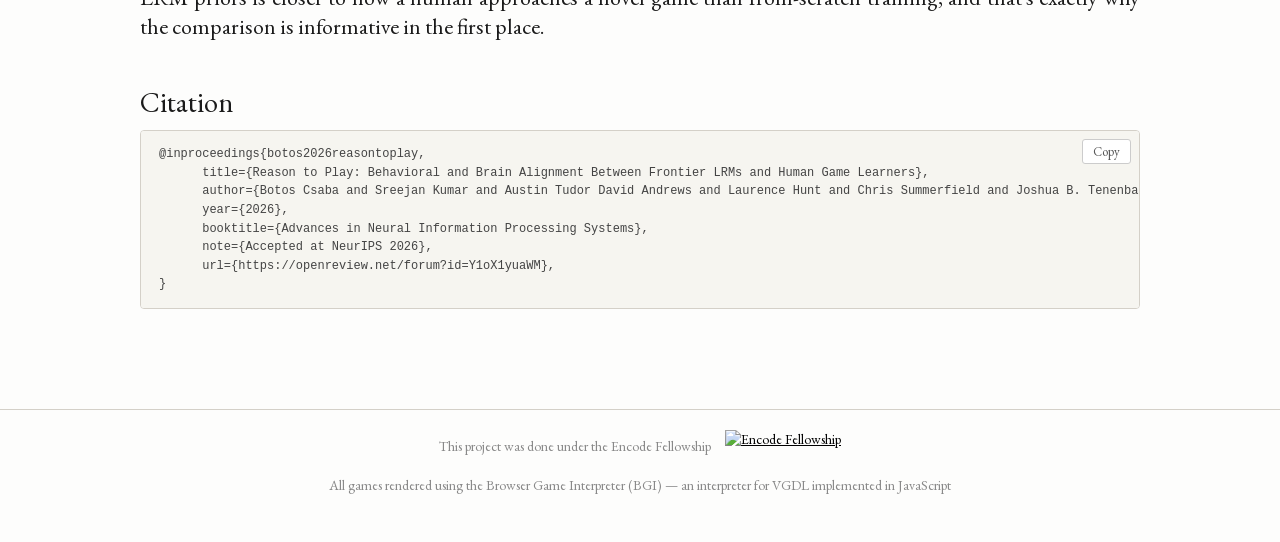
==== commit 79a4a47c: "Use lossless responsive figures and prioritize the first catalogue cards" ====
--- a/index.html
+++ b/index.html
@@ -5,6 +5,31 @@
 <head>
   <script src="data-source.js"></script>
   <script src="data-config-bundle.js"></script>
+  <script>
+    // Start the first comparison's data while the page and viewer load.
+    window.EMBED_CONFIG = {
+      subject: 'sub-13',
+      game:    'bait',
+      model:   'dsv4_pro',
+      stream:  'main',
+      roi:     'SFG',
+      layer:   51,
+      level:   3,
+      episode: 0,
+    };
+    for (const extension of ['json', 'bin']) {
+      const { subject, game, model } = window.EMBED_CONFIG;
+      const preload = document.createElement('link');
+      preload.rel = 'preload';
+      preload.as = 'fetch';
+      preload.crossOrigin = 'anonymous';
+      preload.fetchPriority = 'high';
+      preload.href = ReasonToPlayAssets.resolveRdmUrl(
+        `data/${subject}__${game}__${model}.${extension}`
+      );
+      document.head.appendChild(preload);
+    }
+  </script>
   <!-- Google tag (gtag.js) -->
   <script async src="https://www.googletagmanager.com/gtag/js?id=G-TCWJ0JB5KY"></script>
   <script>
@@ -945,7 +970,9 @@
       </p>
 
       <div class="section-figure">
-        <img src="figures/reasoning_trace_bait.svg" alt="Reasoning trace (Bait, level 3)">
+        <img loading="lazy" decoding="async" style="aspect-ratio: 1104.272665 / 394.56" src="figures/reasoning_trace_bait-1920.webp"
+             srcset="figures/reasoning_trace_bait-1200.webp 1200w, figures/reasoning_trace_bait-1920.webp 1920w, figures/reasoning_trace_bait-2880.webp 2880w"
+             sizes="(max-width: 680px) calc(95vw - 26.6px), (max-width: 1040px) calc(95vw - 38px), 950px" alt="Reasoning trace (Bait, level 3)">
         <div class="section-figure-caption">
           <b>Reasoning trace (Bait, level 3).</b>
           Curated excerpts from the DeepSeek-V3.2 run shown above.
@@ -978,7 +1005,9 @@
       Human participants, deep-RL baselines (DDQN, EfficientZero, EMPA) and eight frontier LRMs all play the same games under the same conditions.
 
       <div class="section-figure">
-        <img src="figures/behavioural_discovery_curriculum_combined.svg" alt="Learning efficiency and capability">
+        <img loading="lazy" decoding="async" style="aspect-ratio: 2373.551386 / 1589.158587" src="figures/behavioural_discovery_curriculum_combined-1920.webp"
+             srcset="figures/behavioural_discovery_curriculum_combined-1200.webp 1200w, figures/behavioural_discovery_curriculum_combined-1920.webp 1920w, figures/behavioural_discovery_curriculum_combined-2880.webp 2880w"
+             sizes="(max-width: 680px) calc(95vw - 26.6px), (max-width: 1040px) calc(95vw - 38px), 950px" alt="Learning efficiency and capability">
         <div class="section-figure-caption">
           <b>Learning efficiency and capability.</b>
           Top: discovery-time distributions (KDE); LRMs overlap with humans while deep-RL baselines are shifted far right.
@@ -992,7 +1021,9 @@
       Targeted ablations (prompt-only, shuffled-features, random-init controls) confirm that the signal comes from the model's in-context representation of the game state, not from surface-level prompt statistics or chance correlations.
 
       <div class="section-figure">
-        <img src="figures/encoding_groups_combined.svg" alt="Brain encoding accuracy by region group">
+        <img loading="lazy" decoding="async" style="aspect-ratio: 1338.36 / 969.021" src="figures/encoding_groups_combined-1920.webp"
+             srcset="figures/encoding_groups_combined-1200.webp 1200w, figures/encoding_groups_combined-1920.webp 1920w, figures/encoding_groups_combined-2880.webp 2880w"
+             sizes="(max-width: 680px) calc(95vw - 26.6px), (max-width: 1040px) calc(95vw - 38px), 950px" alt="Brain encoding accuracy by region group">
         <div class="section-figure-caption">
           <b>Brain encoding accuracy by region group.</b>
           Best-layer Pearson correlation averaged across voxels within each functional group.
@@ -1057,21 +1088,6 @@
     <div>All games rendered using the Browser Game Interpreter (BGI) &mdash; an interpreter for VGDL implemented in JavaScript</div>
   </footer>
 
-  <script>
-    // Configuration for the inlined representation viewer. Picked up by
-    // representation-main.js (window.EMBED_CONFIG takes precedence over
-    // URL params, which only matter for the standalone representation.html).
-    window.EMBED_CONFIG = {
-      subject: 'sub-13',
-      game:    'bait',
-      model:   'dsv4_pro',
-      stream:  'main',
-      roi:     'SFG',
-      layer:   51,
-      level:   3,
-      episode: 0,
-    };
-  </script>
   <script src="representation-bundle.js"></script>
   <!-- catalogue-main.js detects the .cat-embed-card mount points in
        this document and mounts a GameCard in each (no iframe). -->
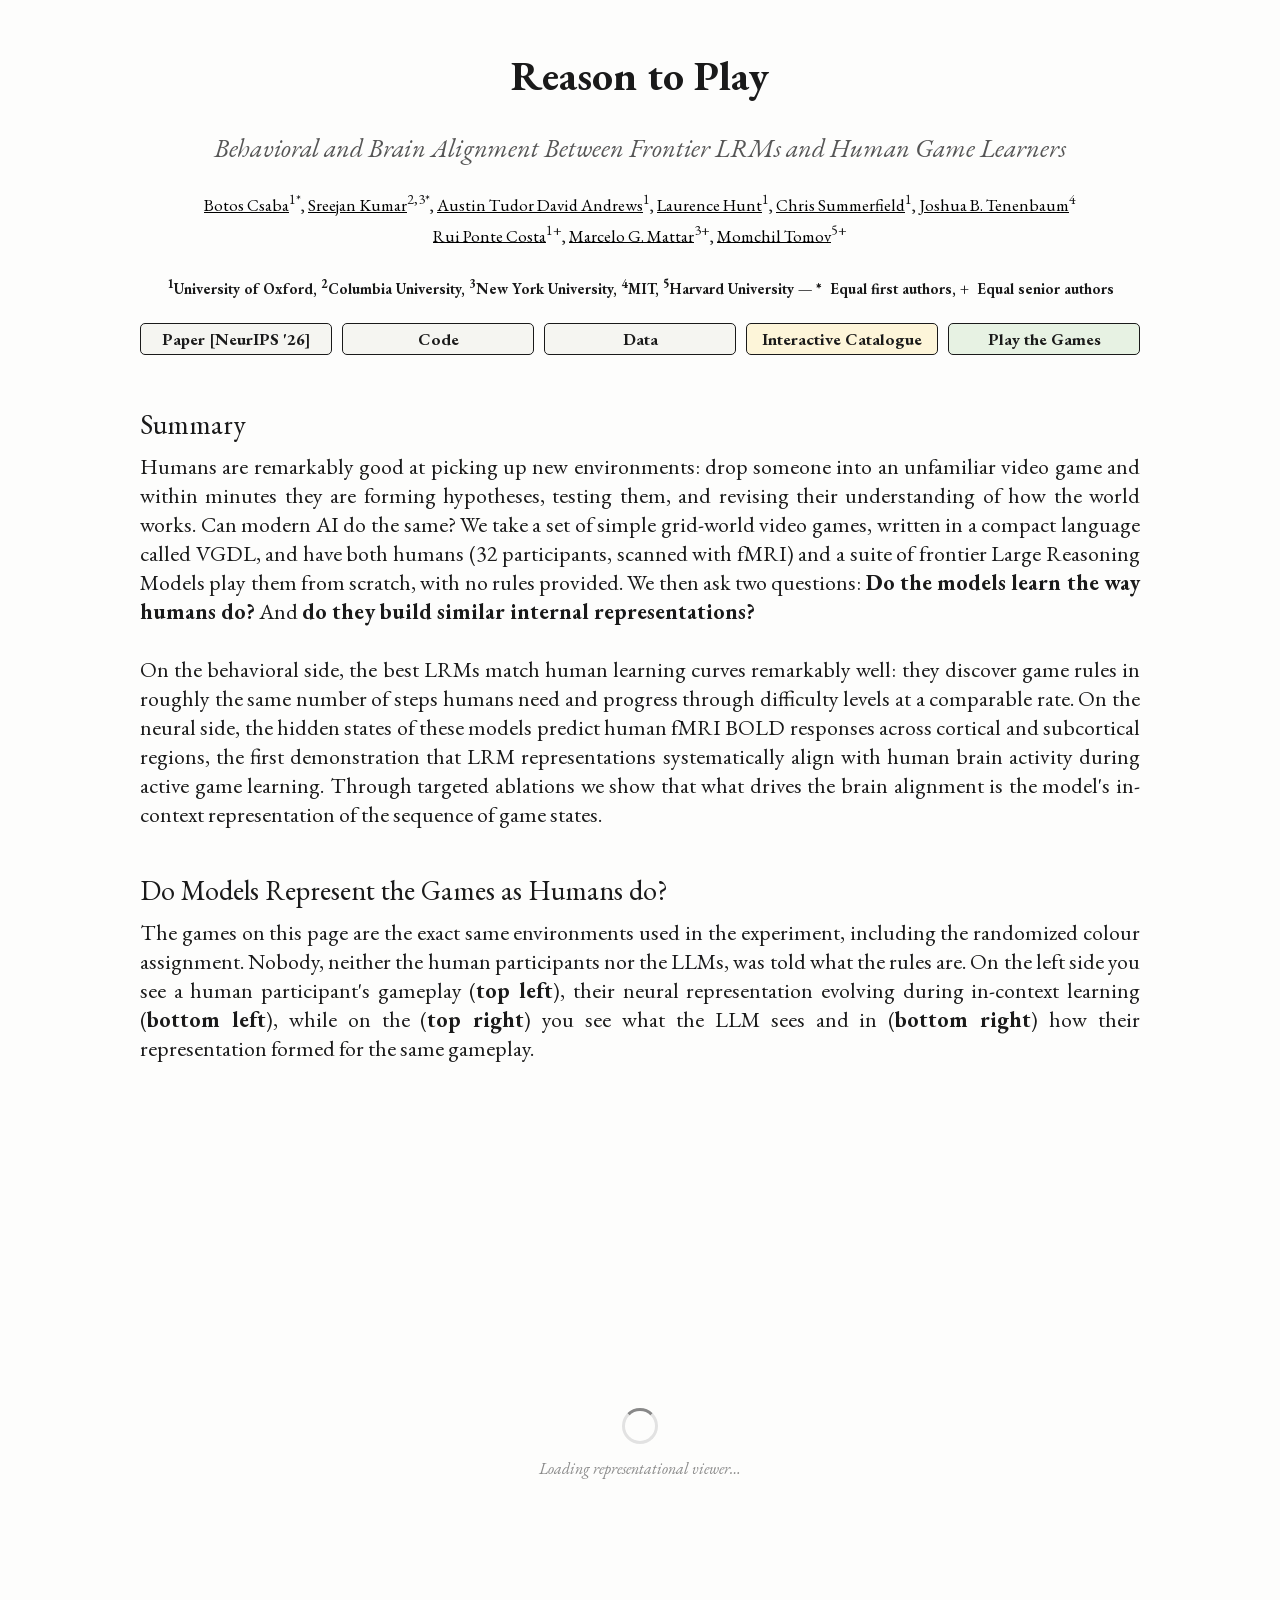
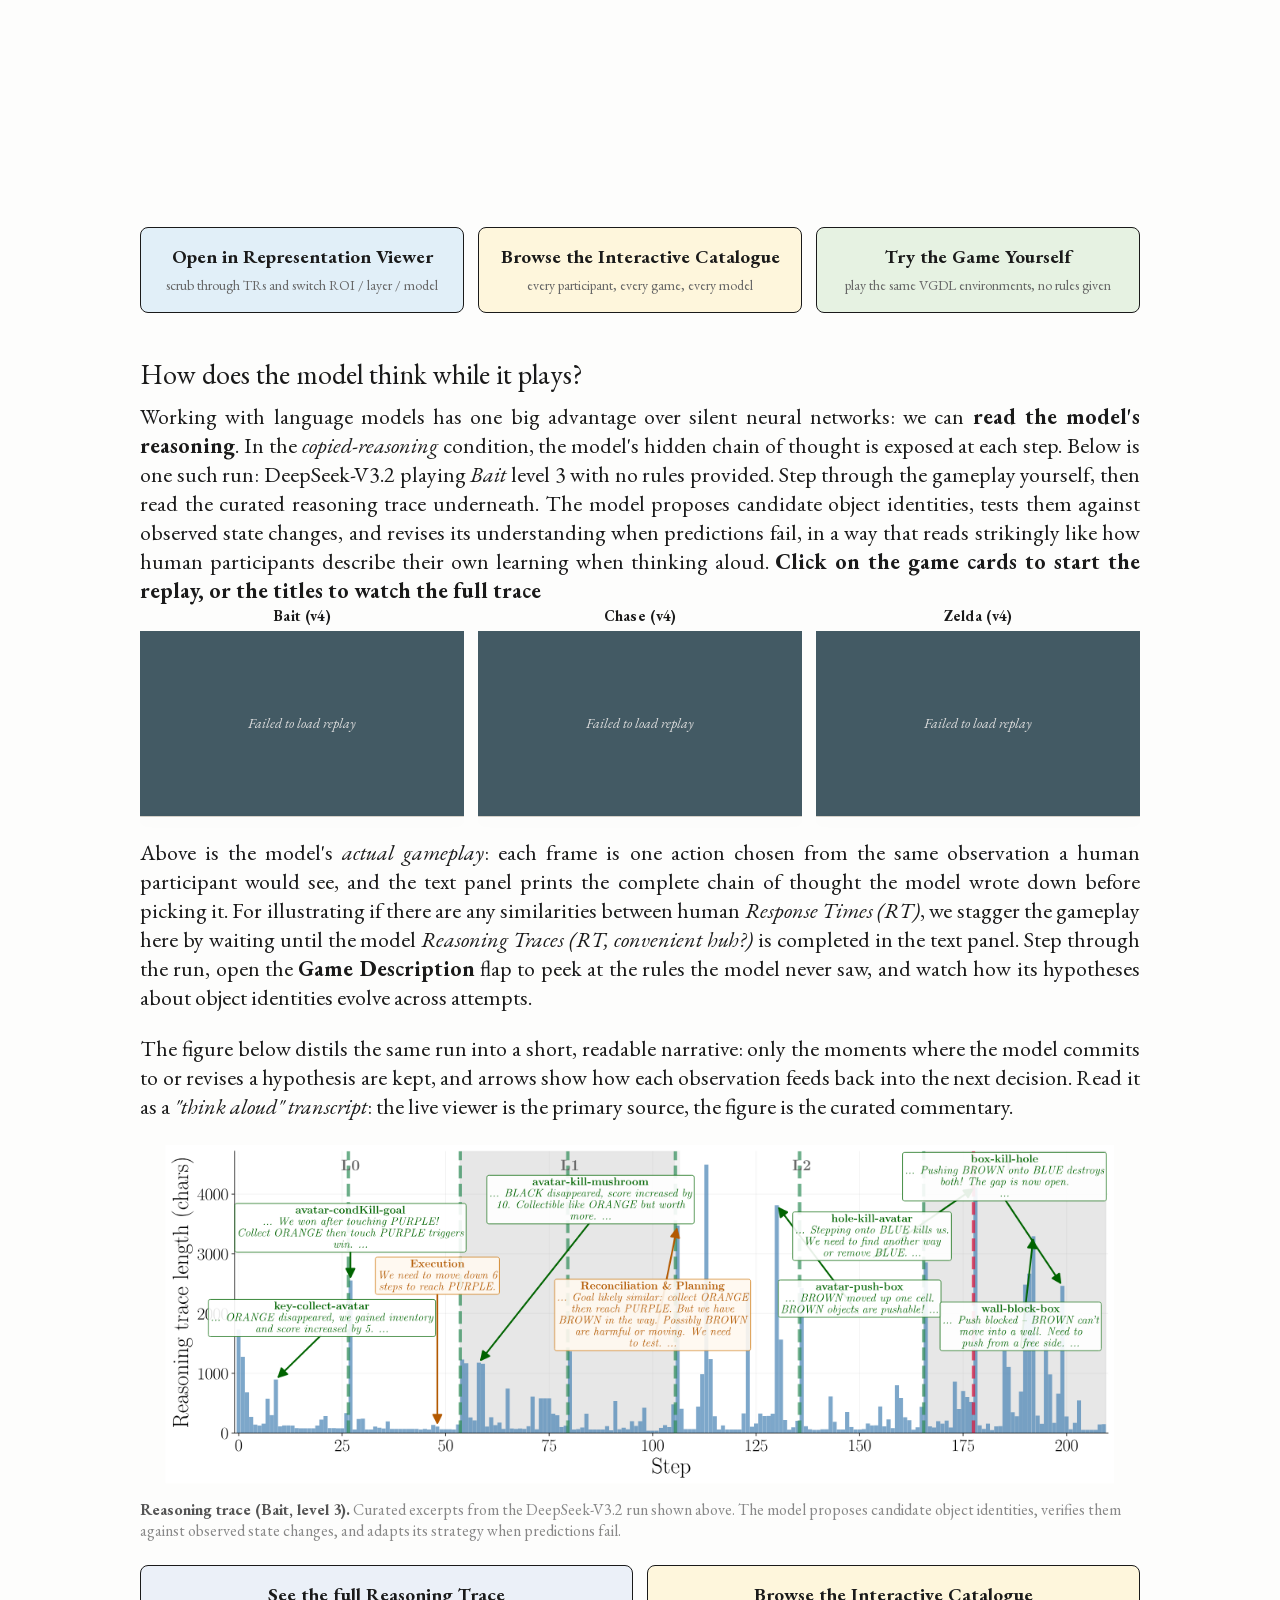
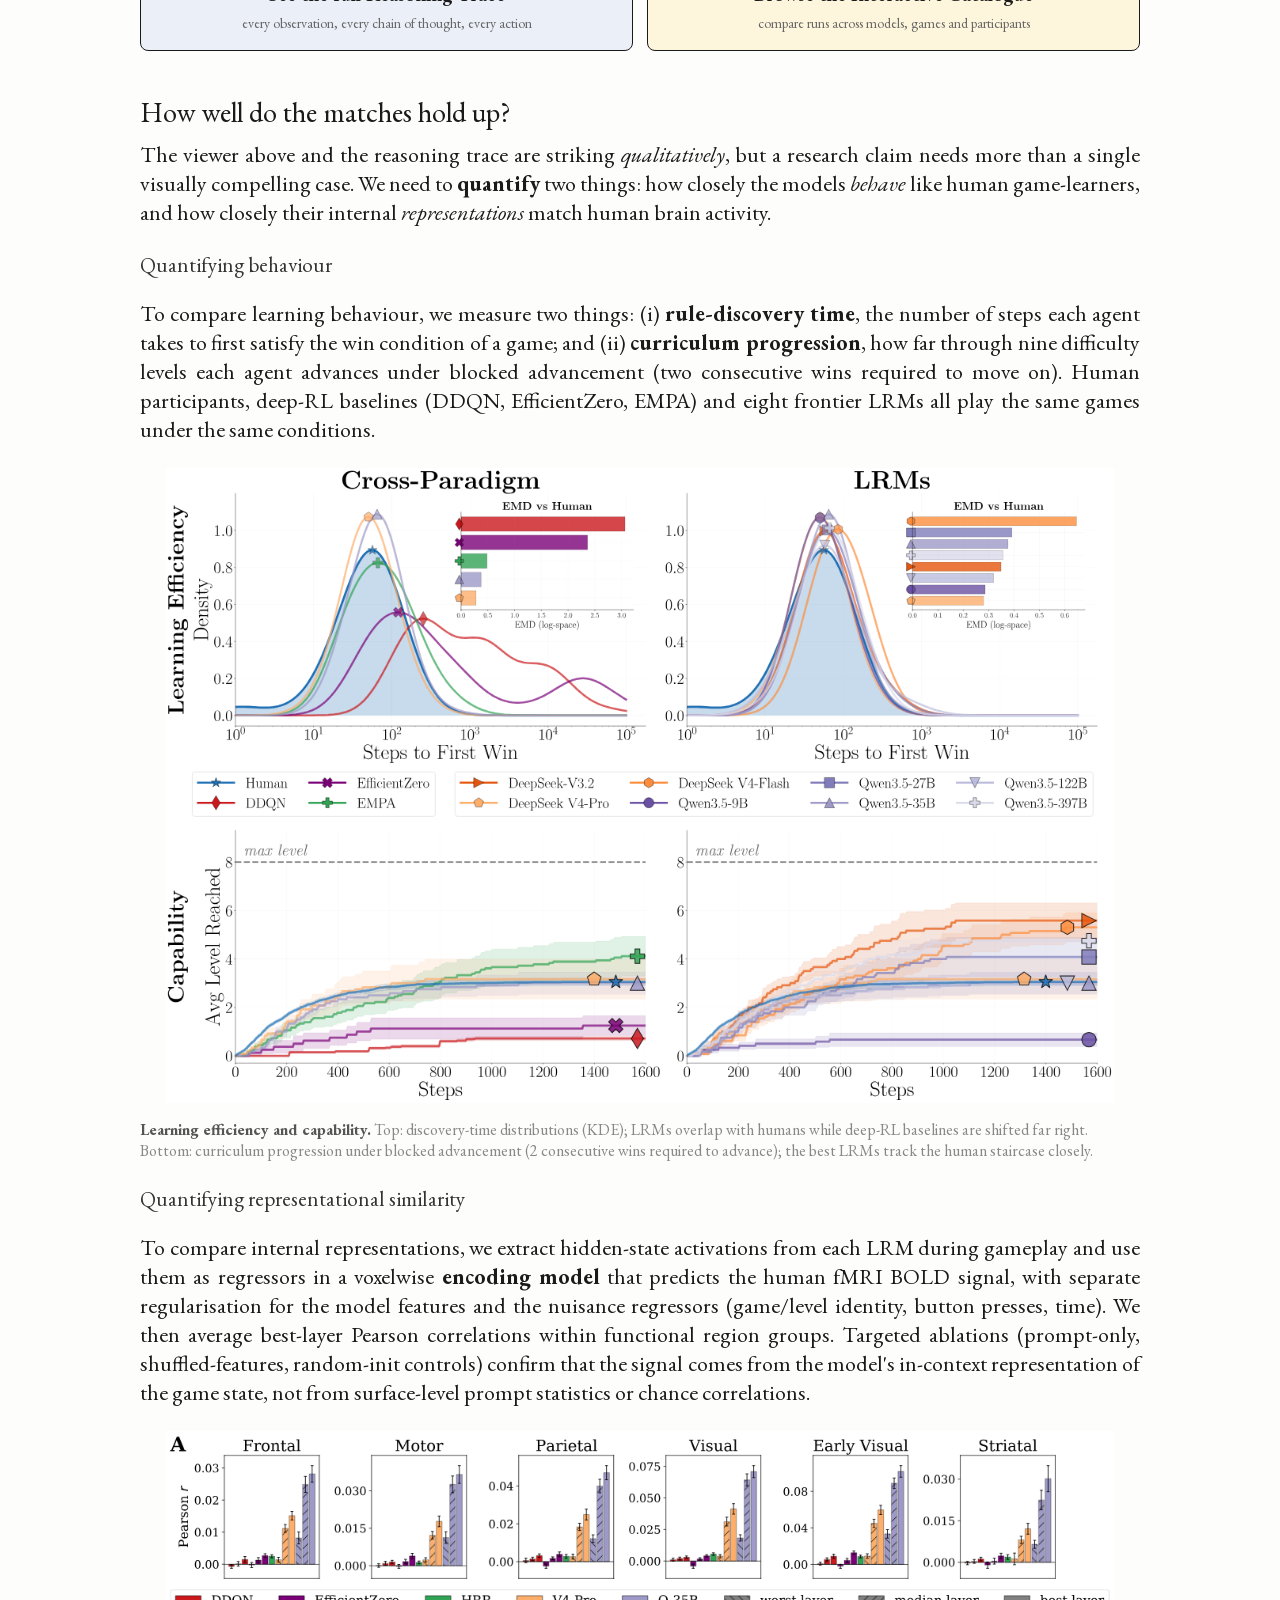
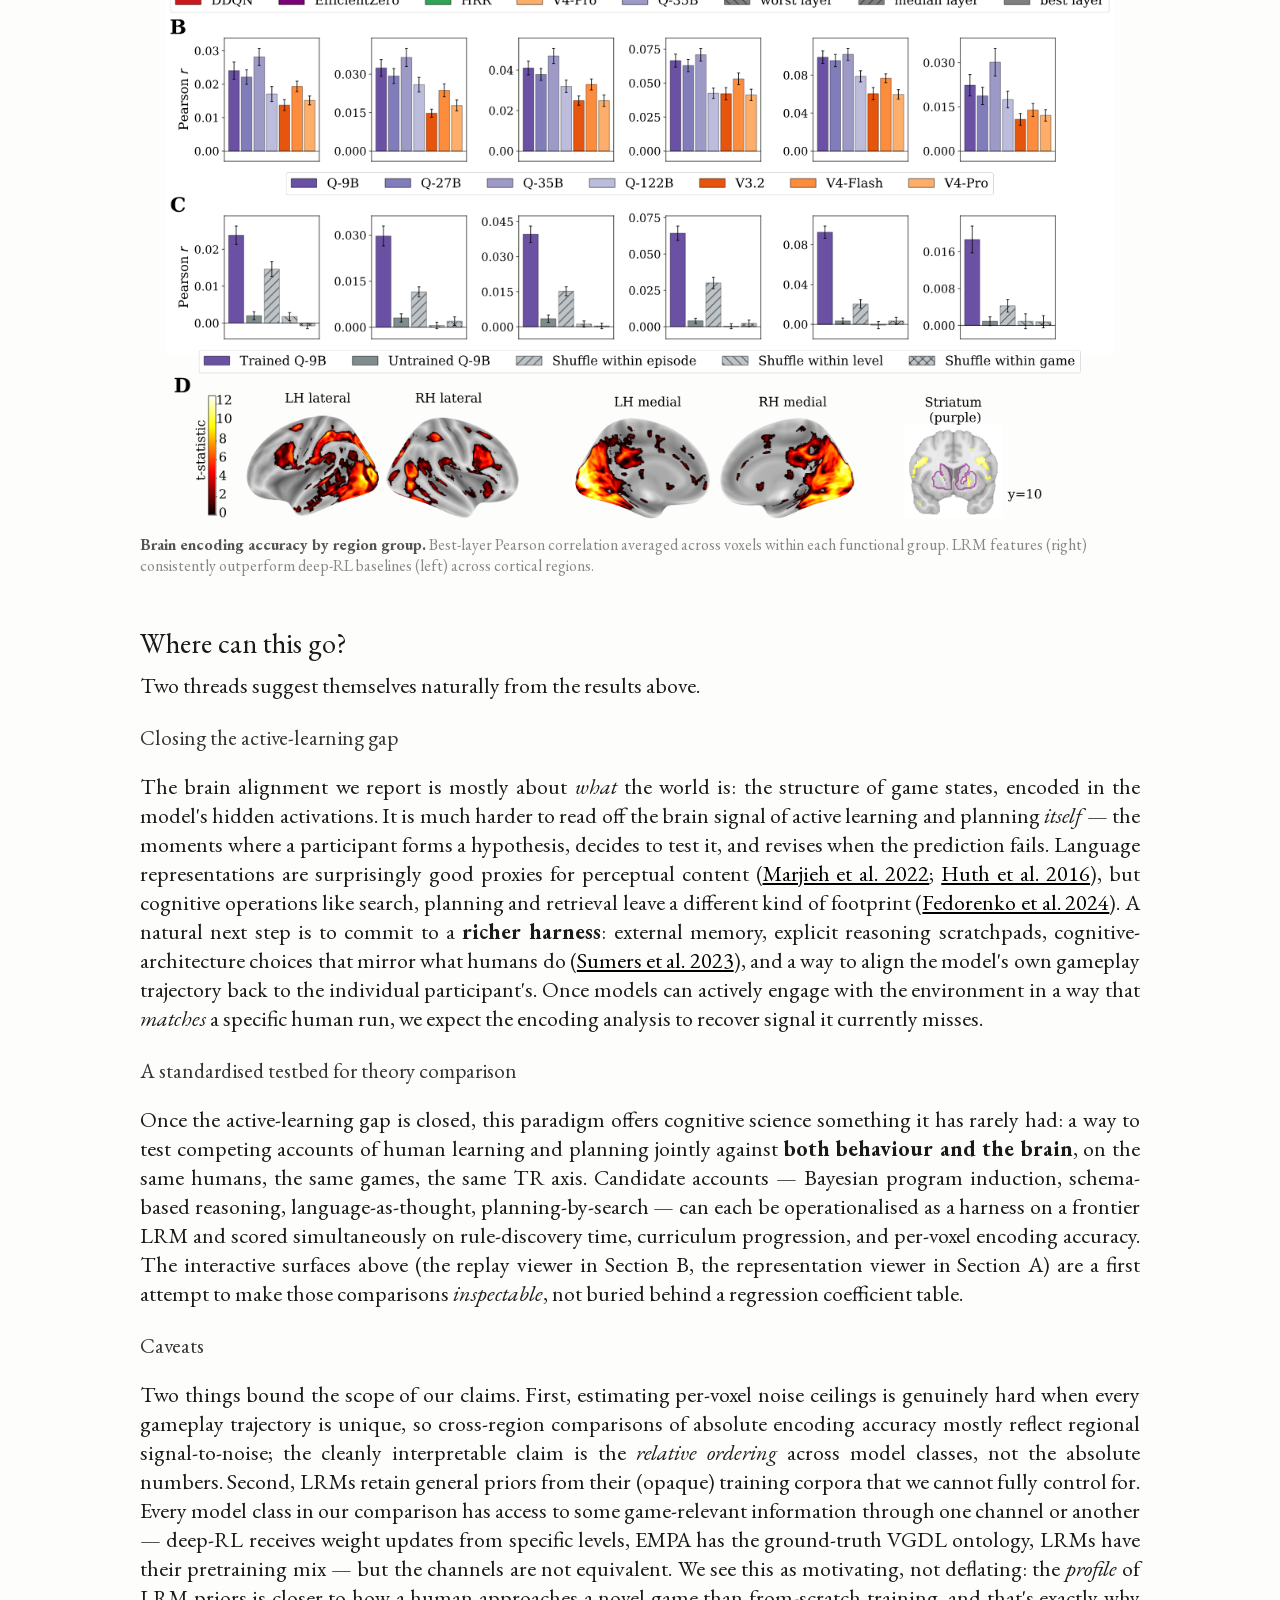
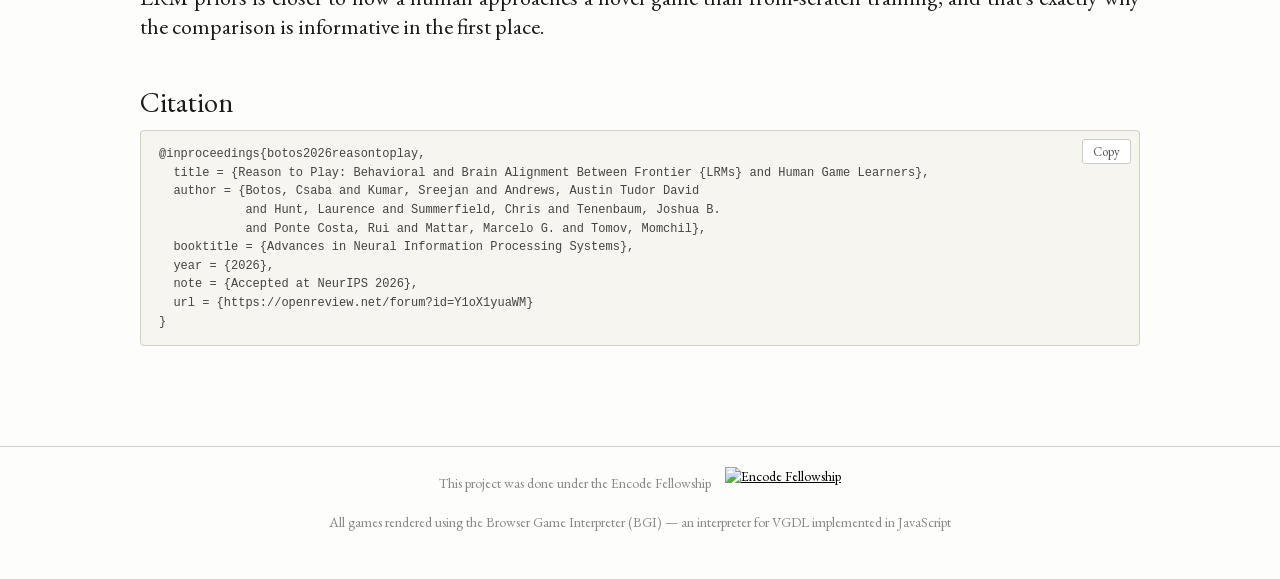
==== commit d33e817a: "Keep the paper BibTeX consistent across project pages" ====
--- a/index.html
+++ b/index.html
@@ -1064,12 +1064,14 @@
     <section>
       <h2>Citation</h2>
       <div class="bibtex-block" id="bibtex"><button class="copy-btn" onclick="navigator.clipboard.writeText(document.getElementById('bibtex-text').textContent)">Copy</button><span id="bibtex-text">@inproceedings{botos2026reasontoplay,
-      title={Reason to Play: Behavioral and Brain Alignment Between Frontier LRMs and Human Game Learners},
-      author={Botos Csaba and Sreejan Kumar and Austin Tudor David Andrews and Laurence Hunt and Chris Summerfield and Joshua B. Tenenbaum and Rui Ponte Costa and Marcelo G. Mattar and Momchil Tomov},
-      year={2026},
-      booktitle={Advances in Neural Information Processing Systems},
-      note={Accepted at NeurIPS 2026},
-      url={https://openreview.net/forum?id=Y1oX1yuaWM},
+  title = {Reason to Play: Behavioral and Brain Alignment Between Frontier {LRMs} and Human Game Learners},
+  author = {Botos, Csaba and Kumar, Sreejan and Andrews, Austin Tudor David
+            and Hunt, Laurence and Summerfield, Chris and Tenenbaum, Joshua B.
+            and Ponte Costa, Rui and Mattar, Marcelo G. and Tomov, Momchil},
+  booktitle = {Advances in Neural Information Processing Systems},
+  year = {2026},
+  note = {Accepted at NeurIPS 2026},
+  url = {https://openreview.net/forum?id=Y1oX1yuaWM}
 }</span></div>
     </section>
 
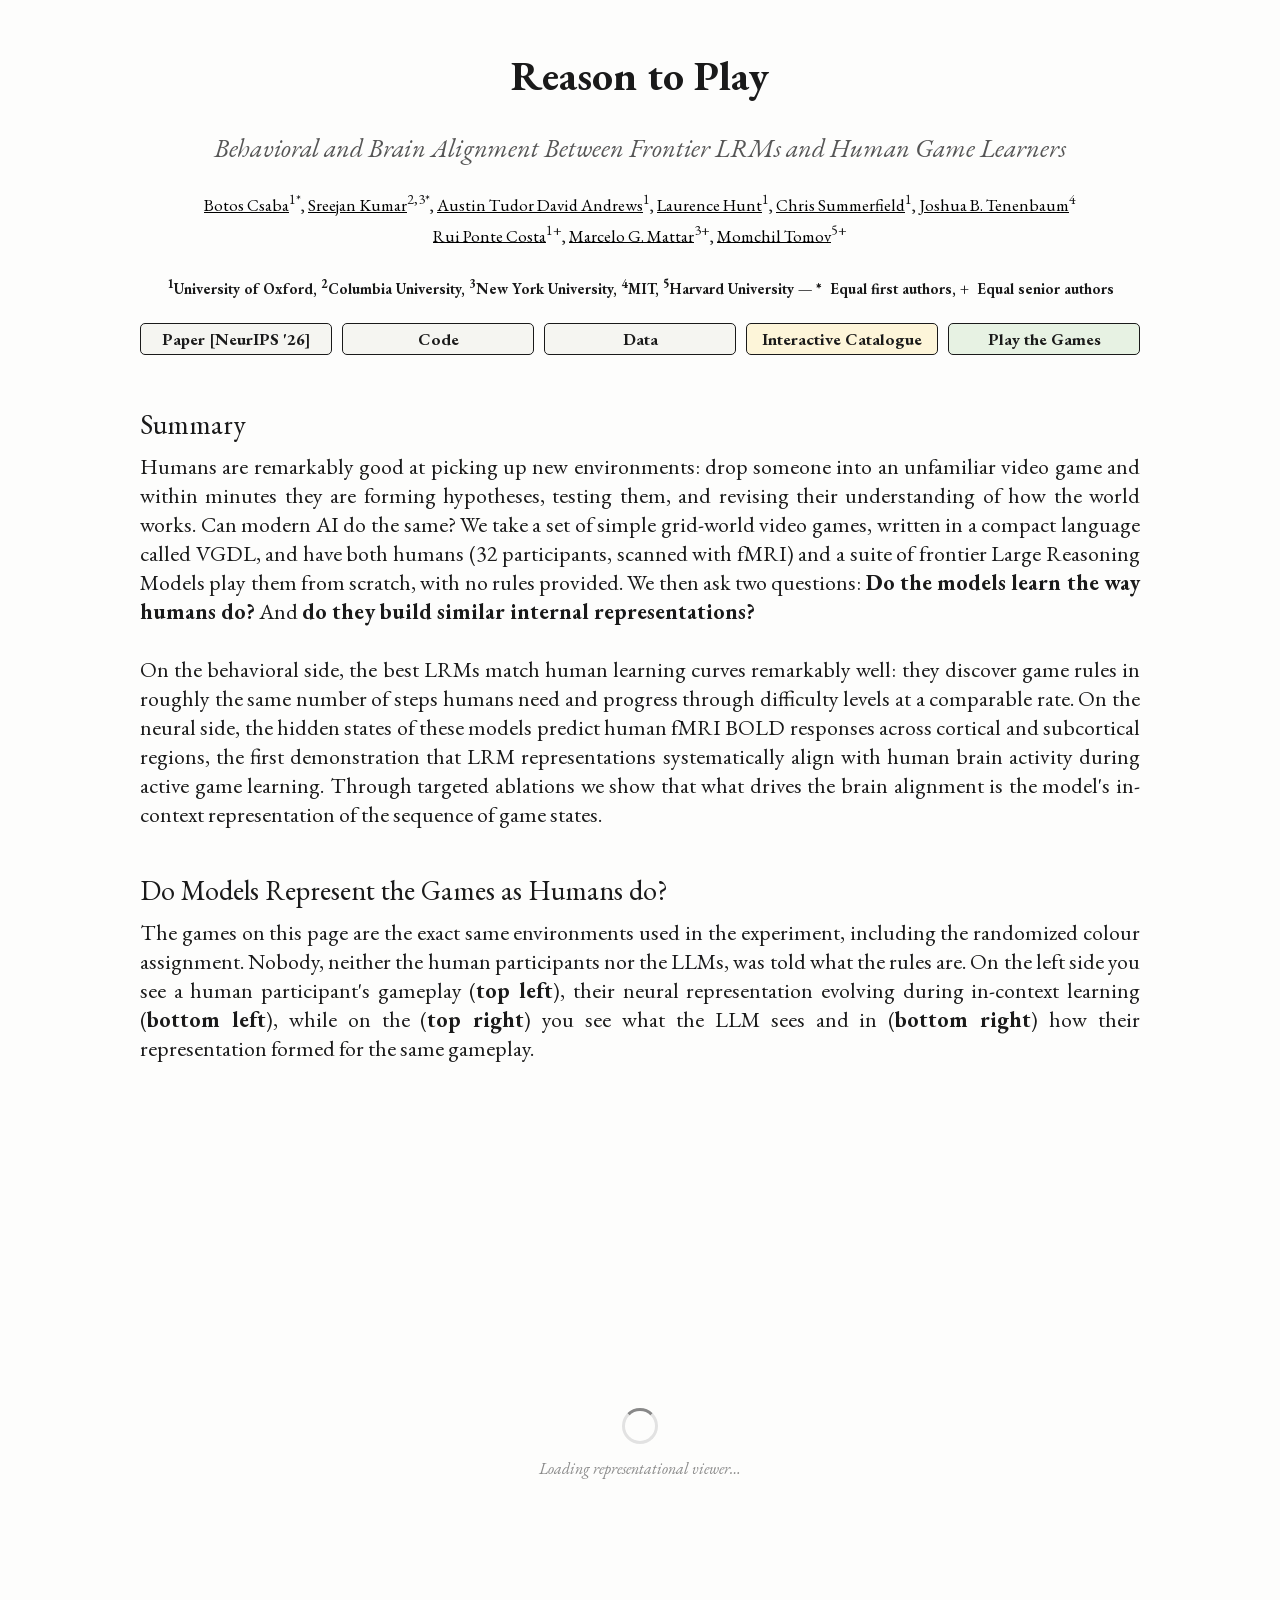
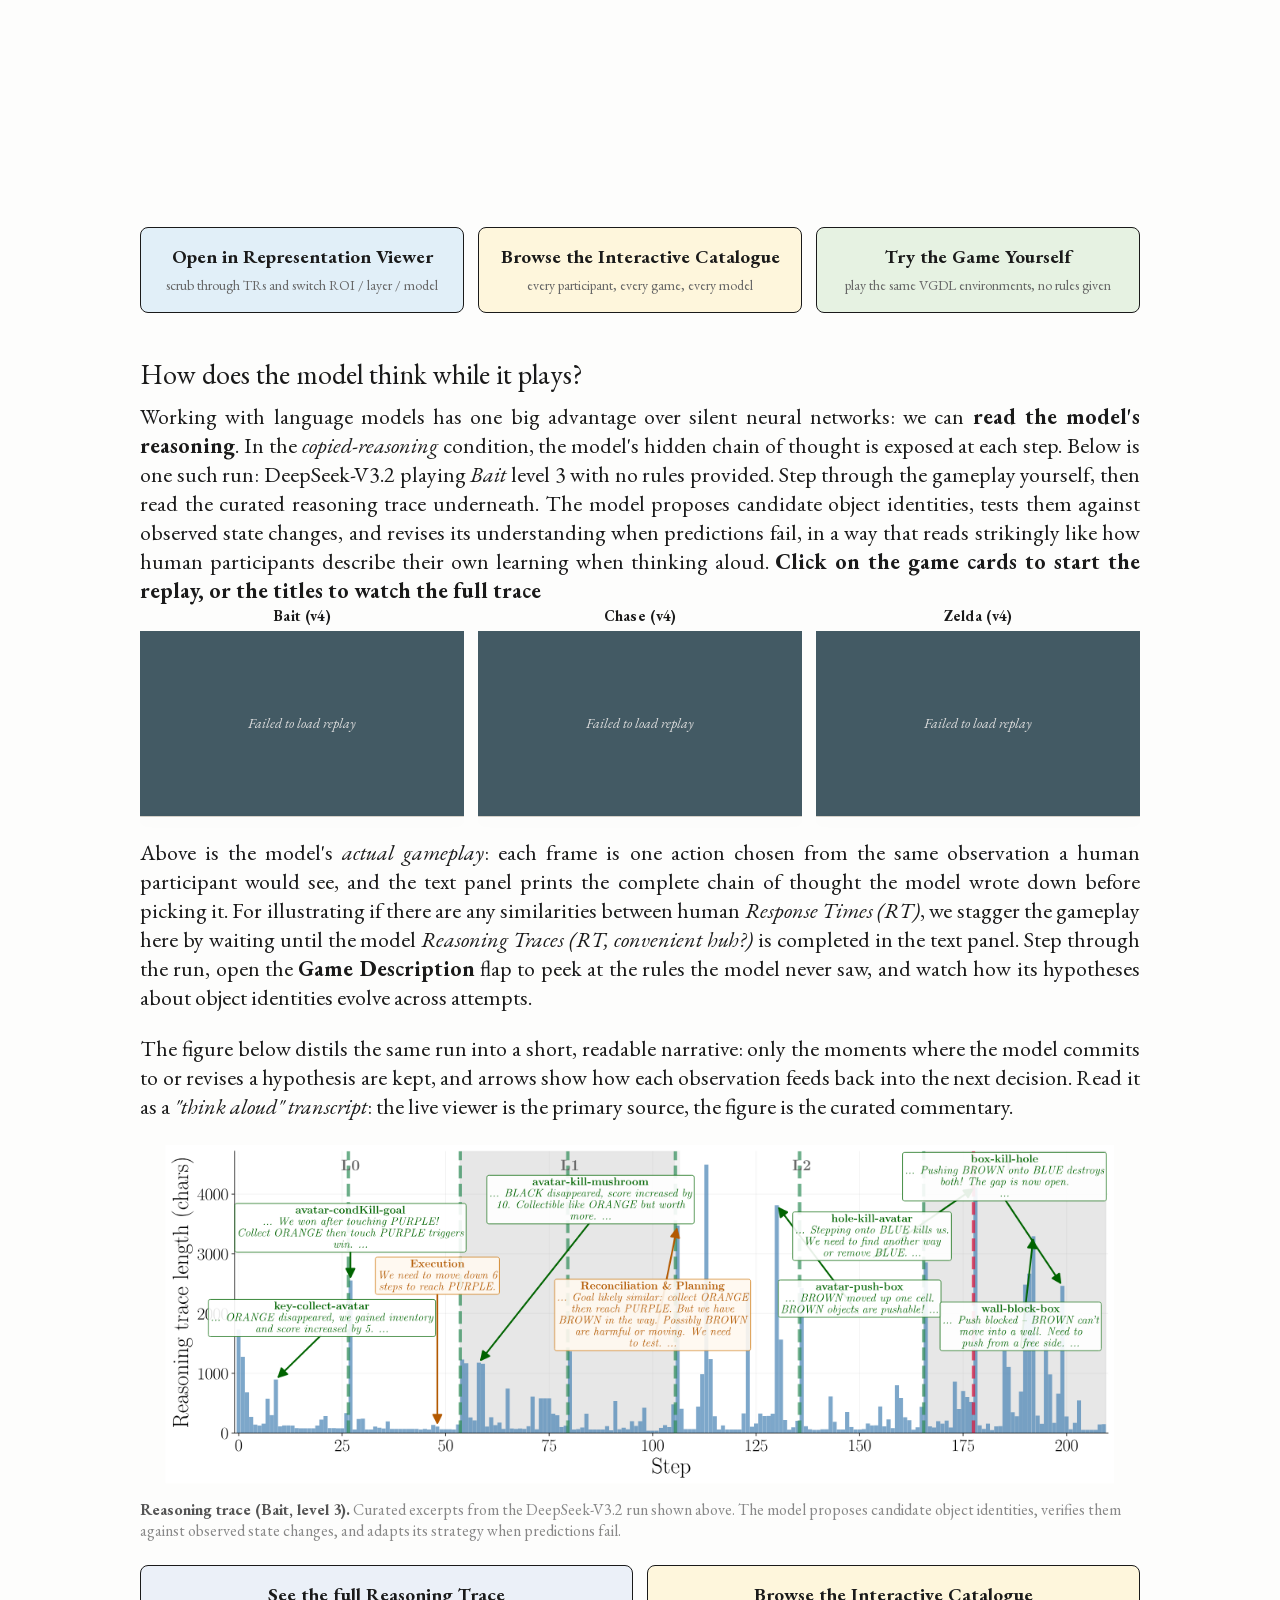
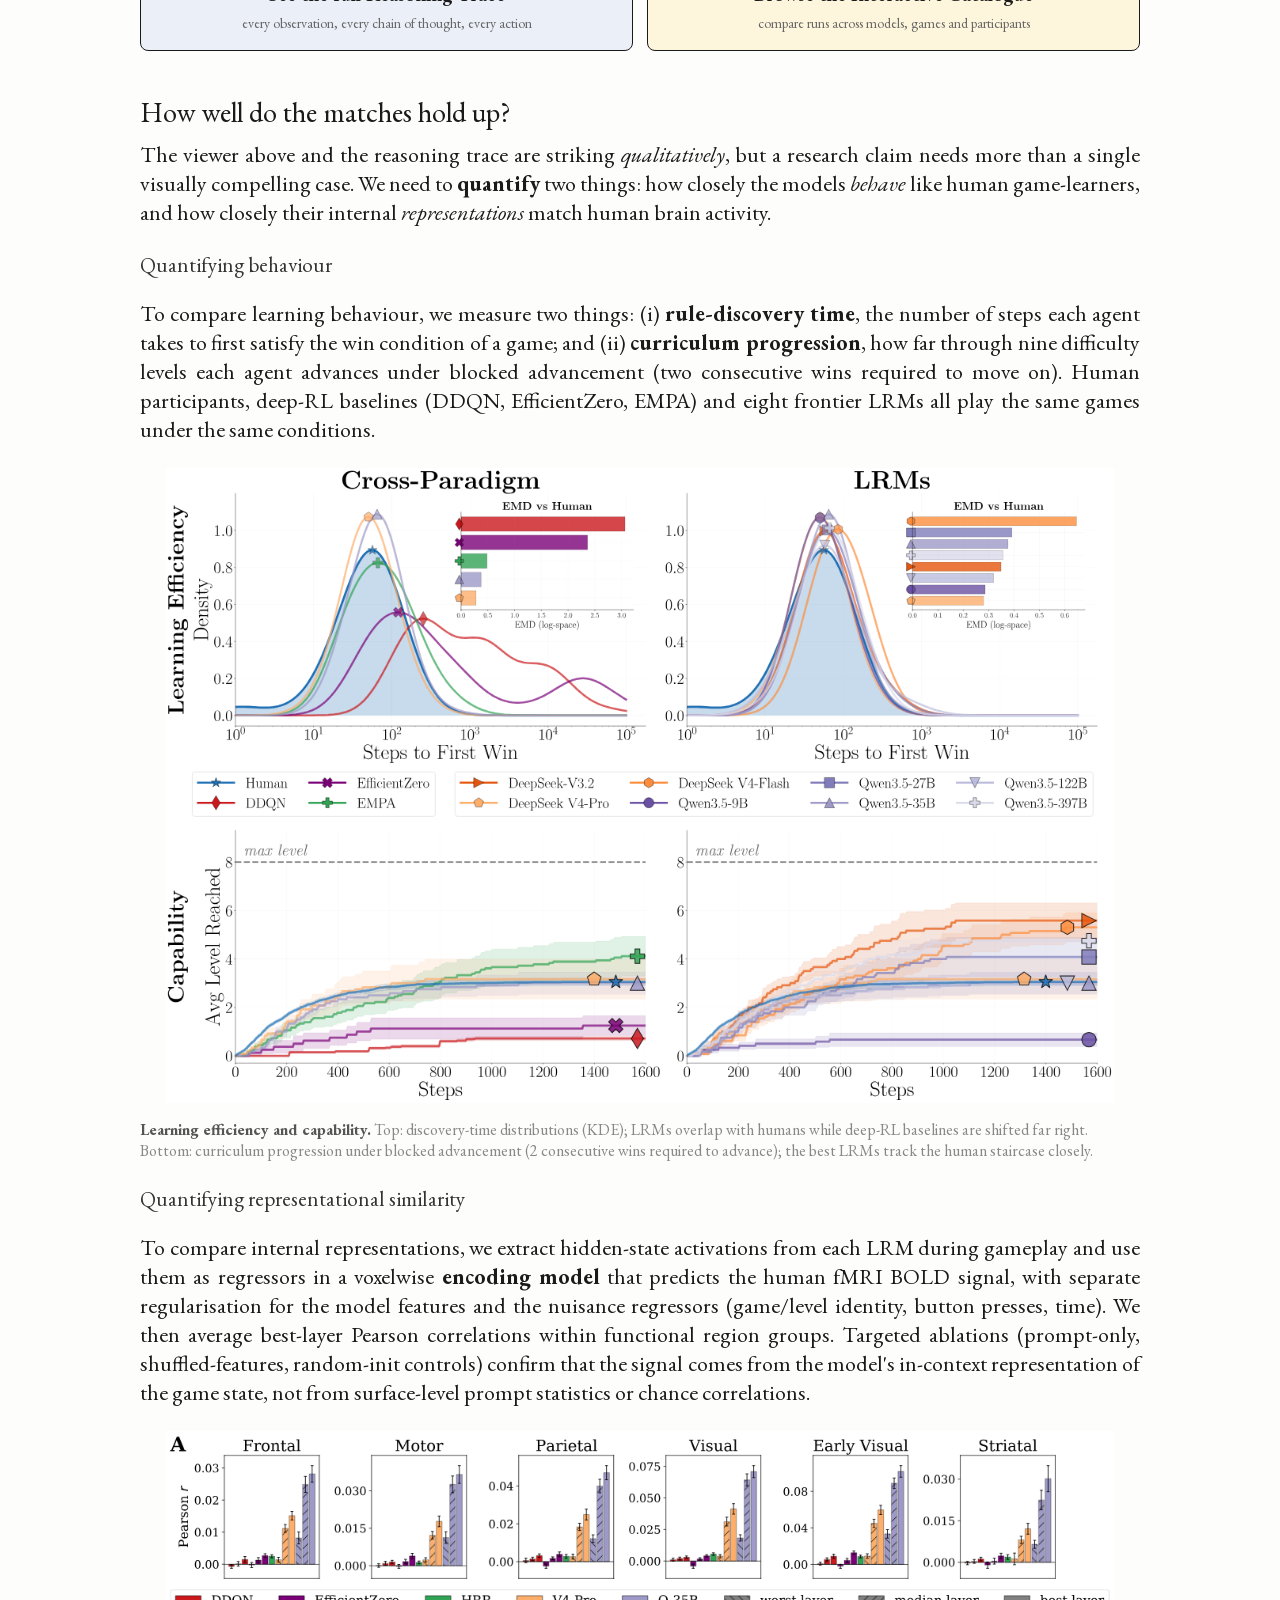
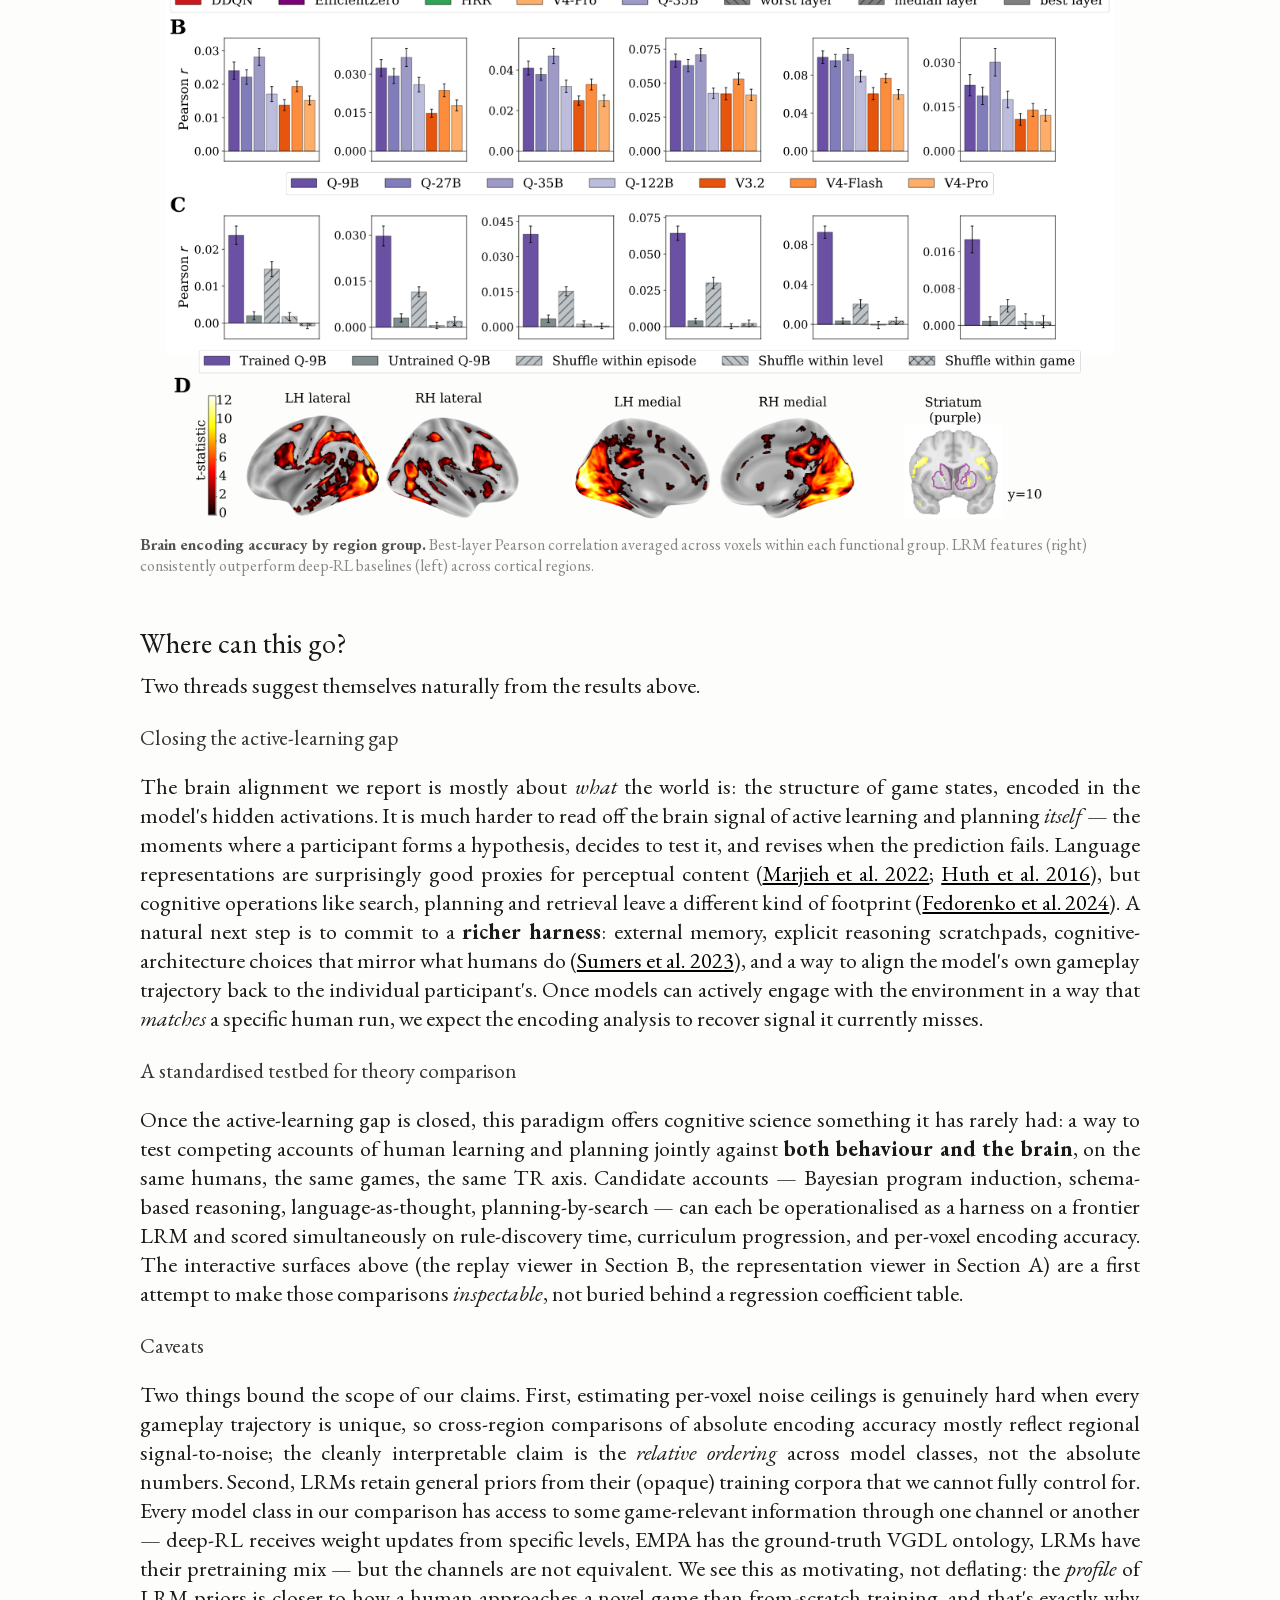
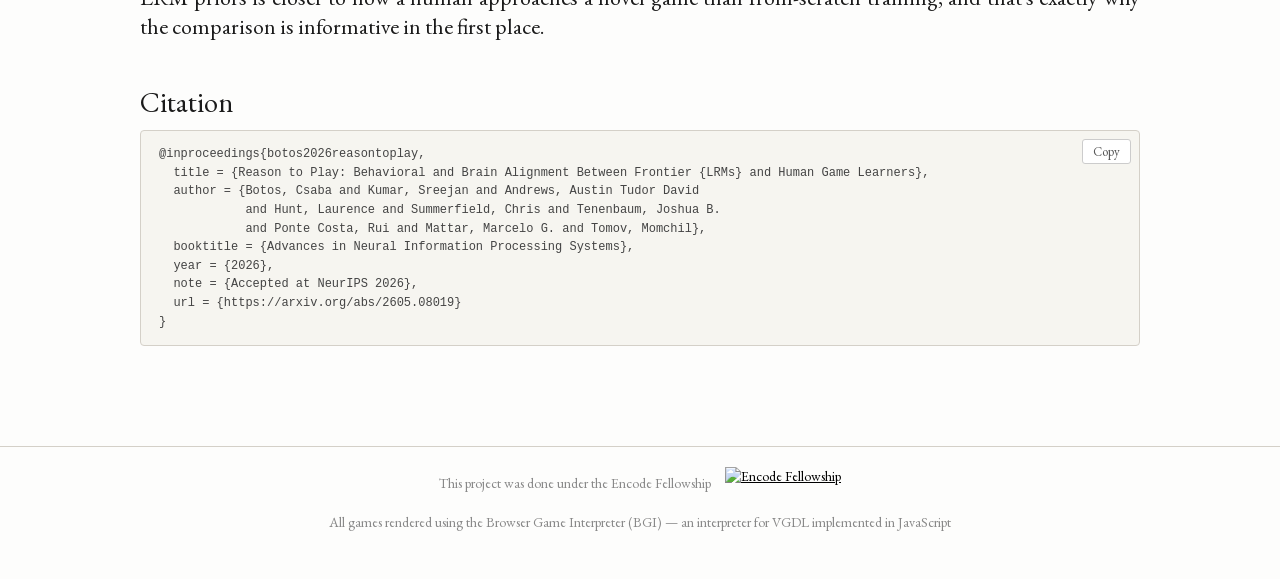
==== commit c53afa2d: "Link to the publicly accessible arXiv paper" ====
--- a/index.html
+++ b/index.html
@@ -724,7 +724,7 @@
         *&thinsp;Equal first authors, +&thinsp;Equal senior authors
       </h5>
       <nav class="app-nav">
-        <a href="https://openreview.net/forum?id=Y1oX1yuaWM" target="_blank" rel="noopener" class="nav-paper">
+        <a href="https://arxiv.org/abs/2605.08019" target="_blank" rel="noopener" class="nav-paper">
           <span class="nav-title">Paper [NeurIPS '26]</span>
         </a>
         <a href="https://github.com/botcs/reason-to-play-src" class="nav-code">
@@ -1071,7 +1071,7 @@
   booktitle = {Advances in Neural Information Processing Systems},
   year = {2026},
   note = {Accepted at NeurIPS 2026},
-  url = {https://openreview.net/forum?id=Y1oX1yuaWM}
+  url = {https://arxiv.org/abs/2605.08019}
 }</span></div>
     </section>
 
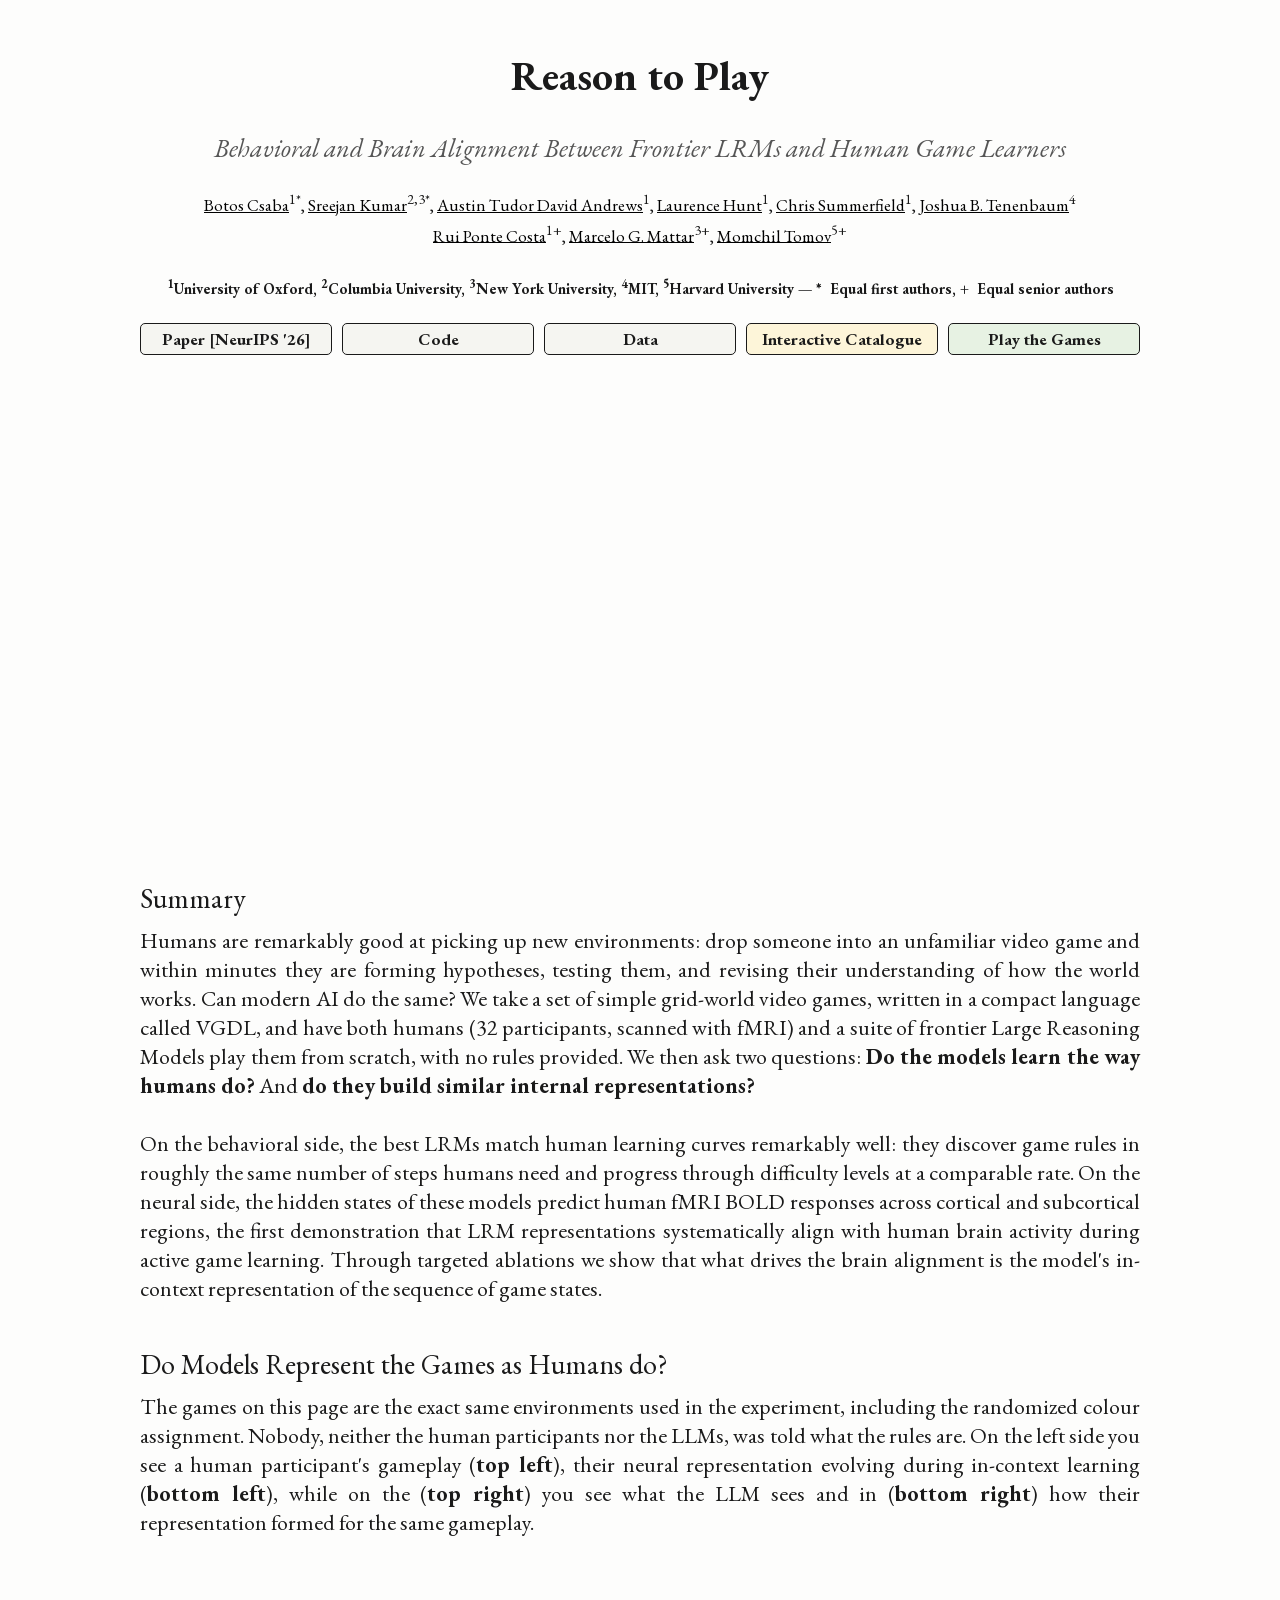
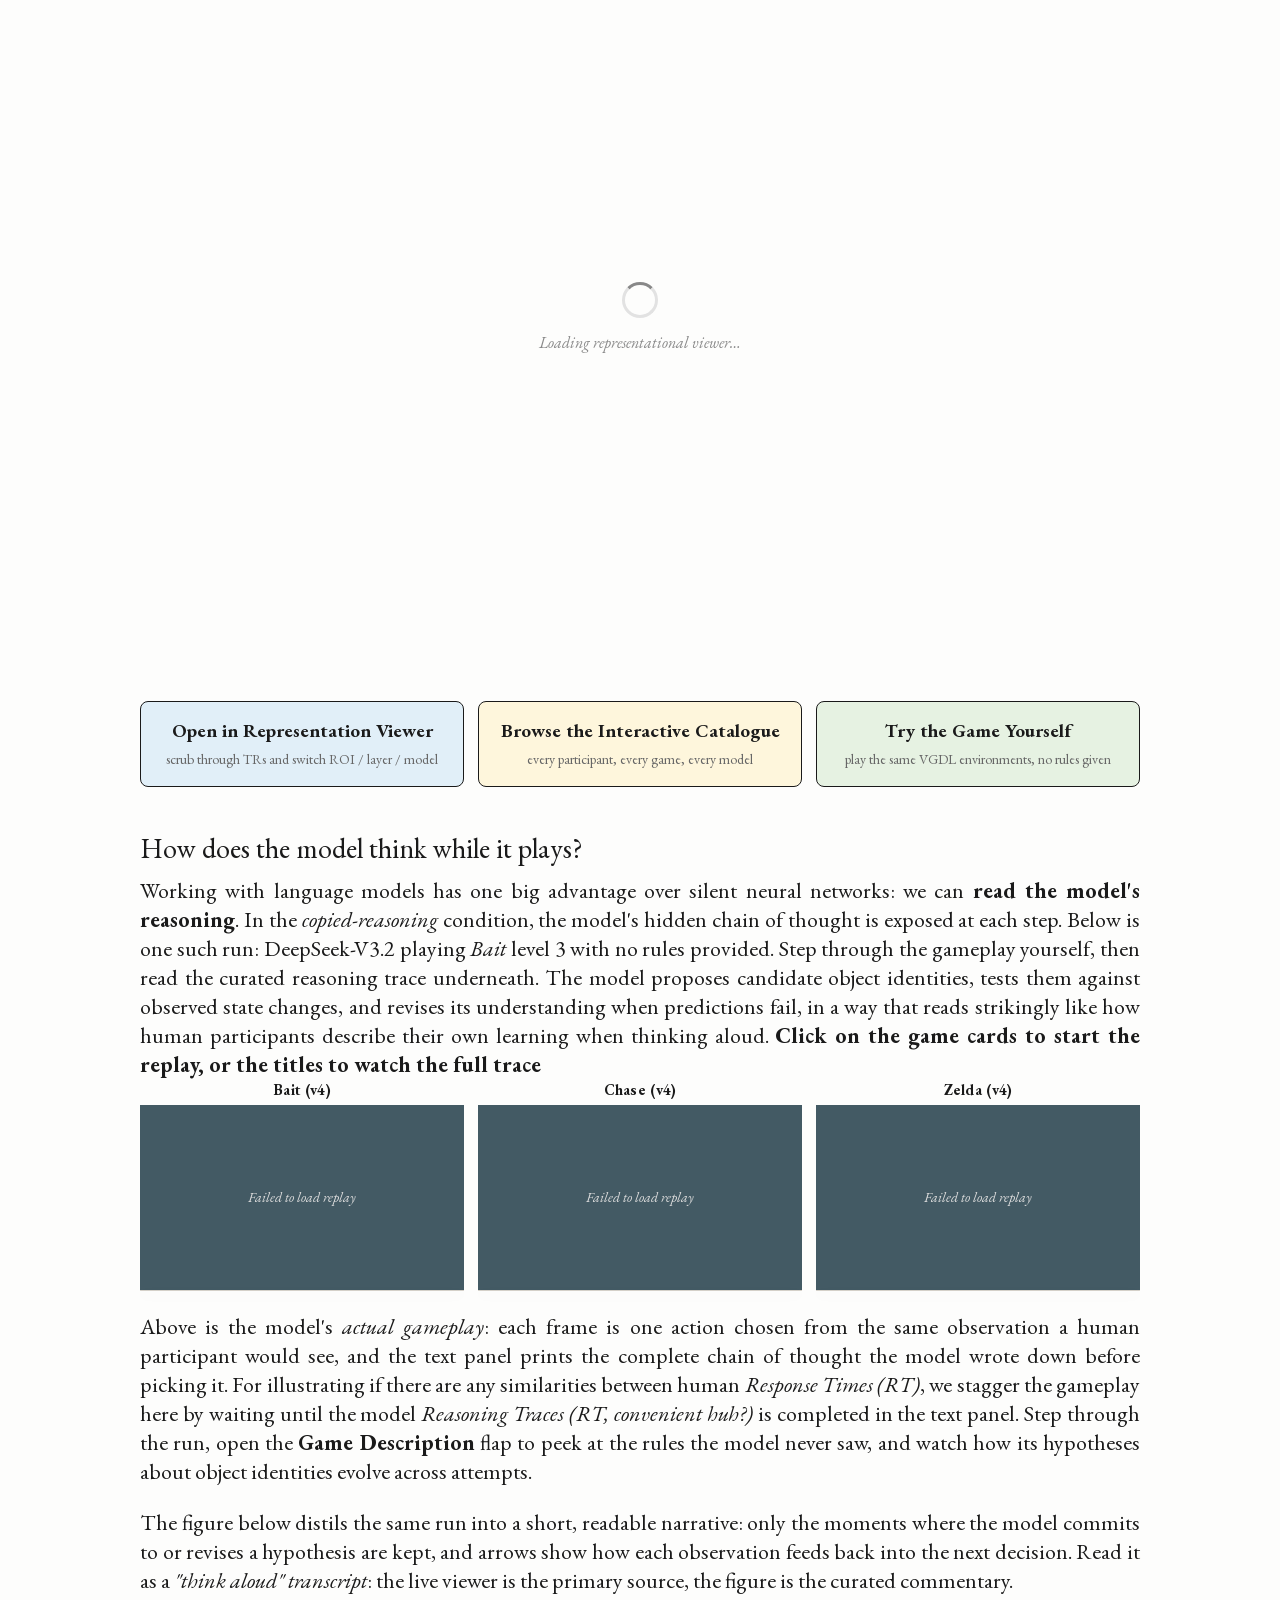
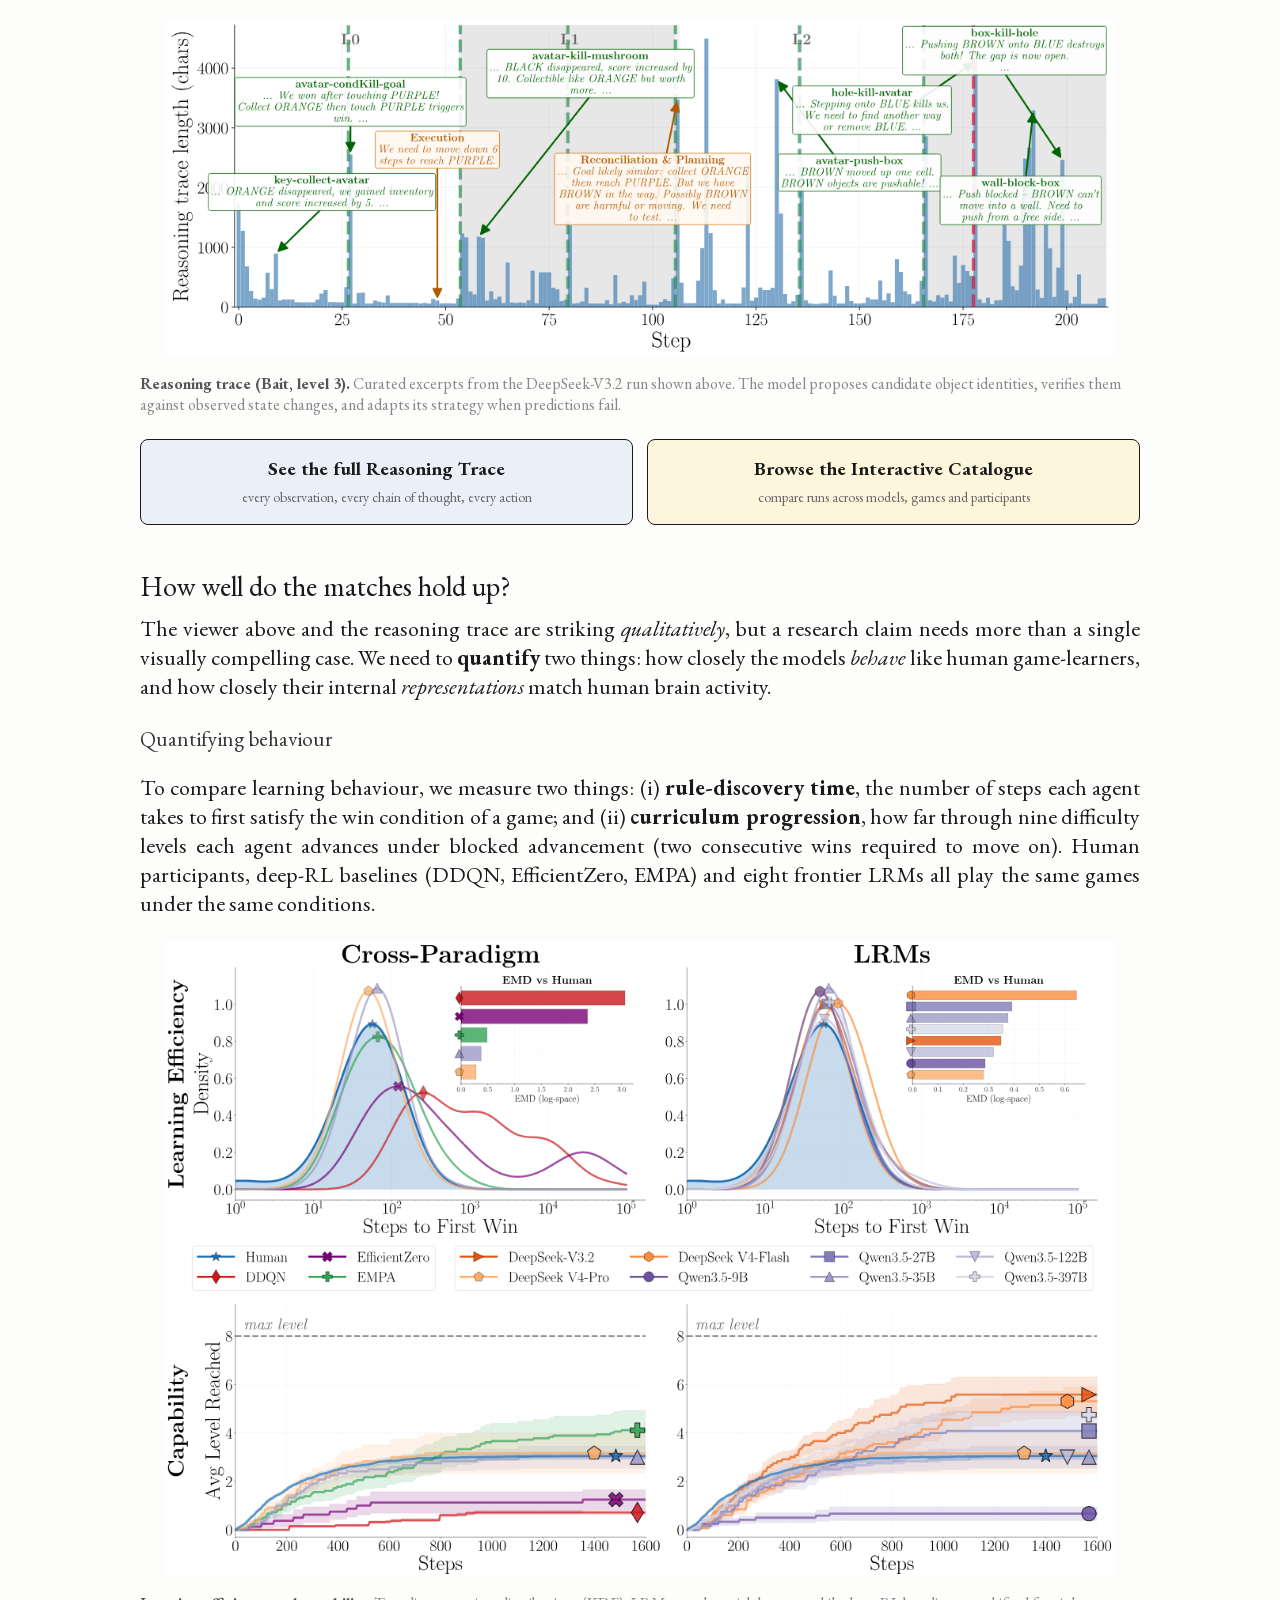
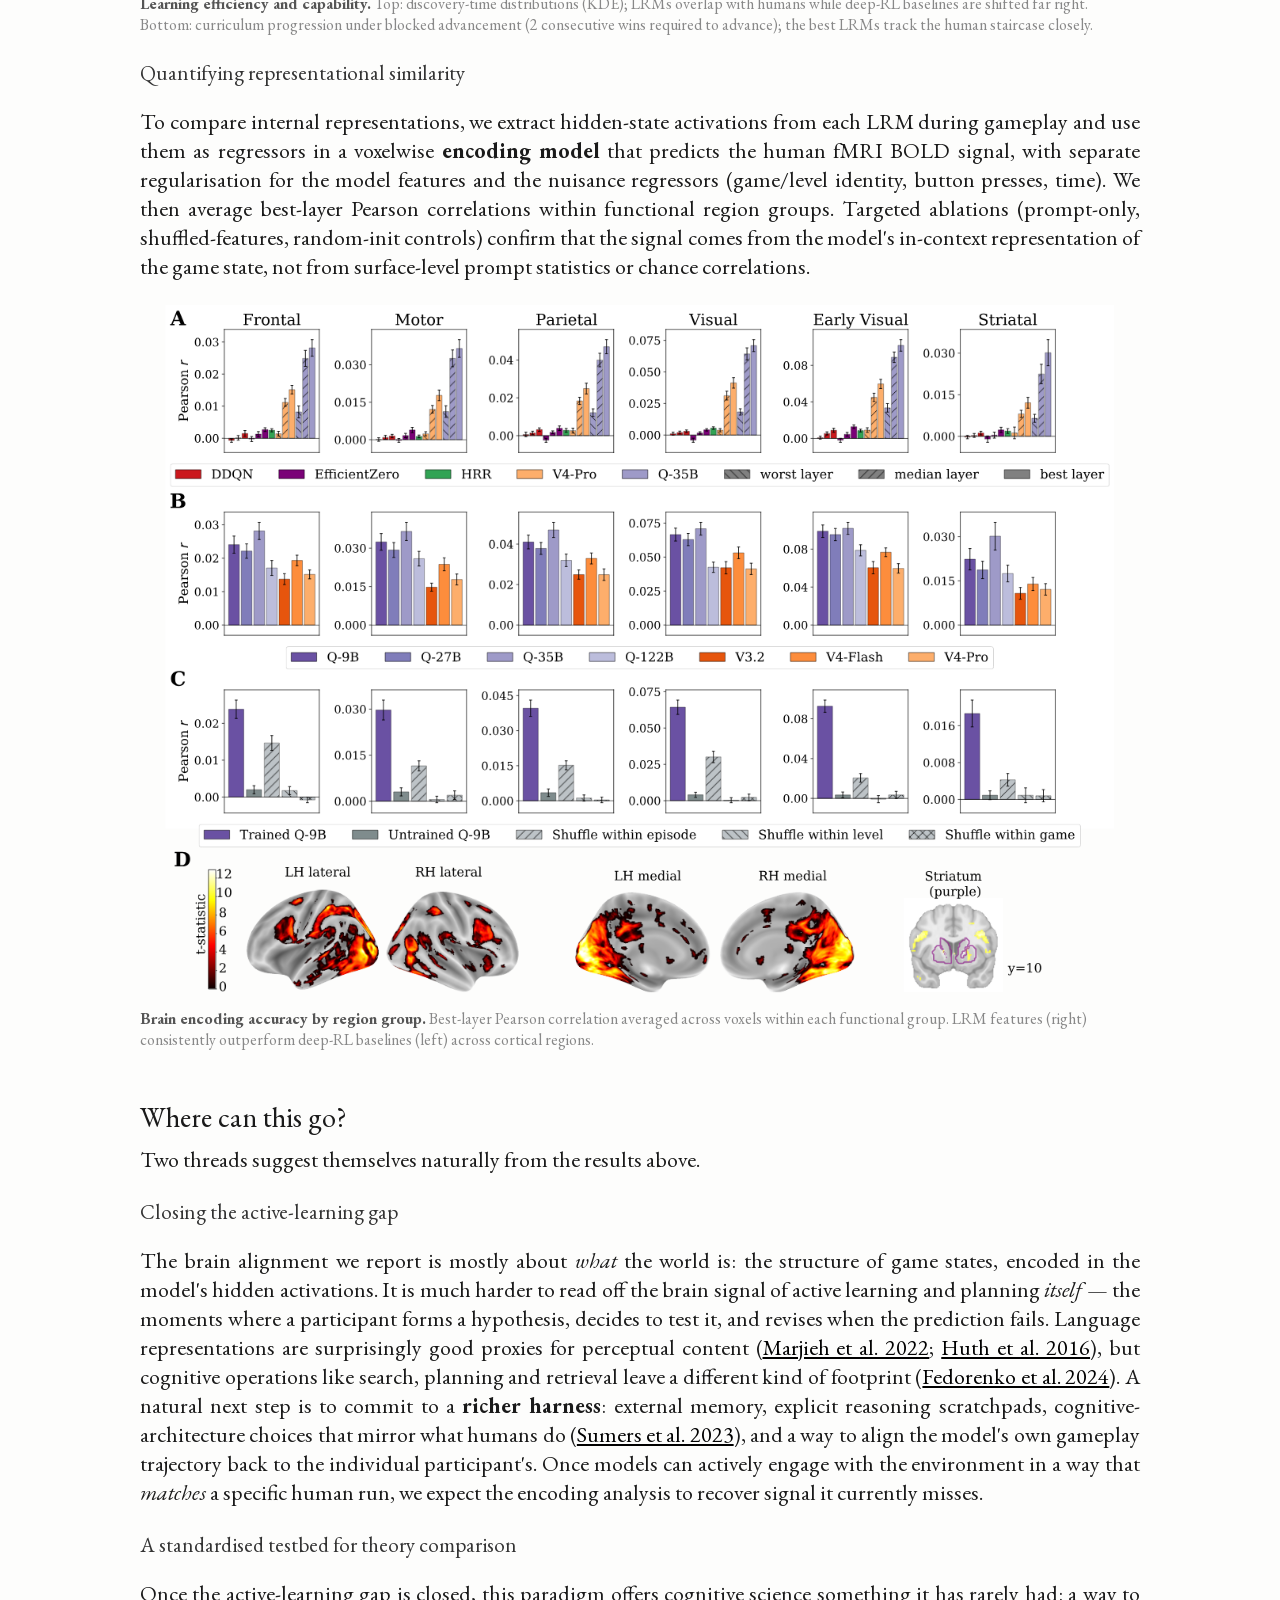
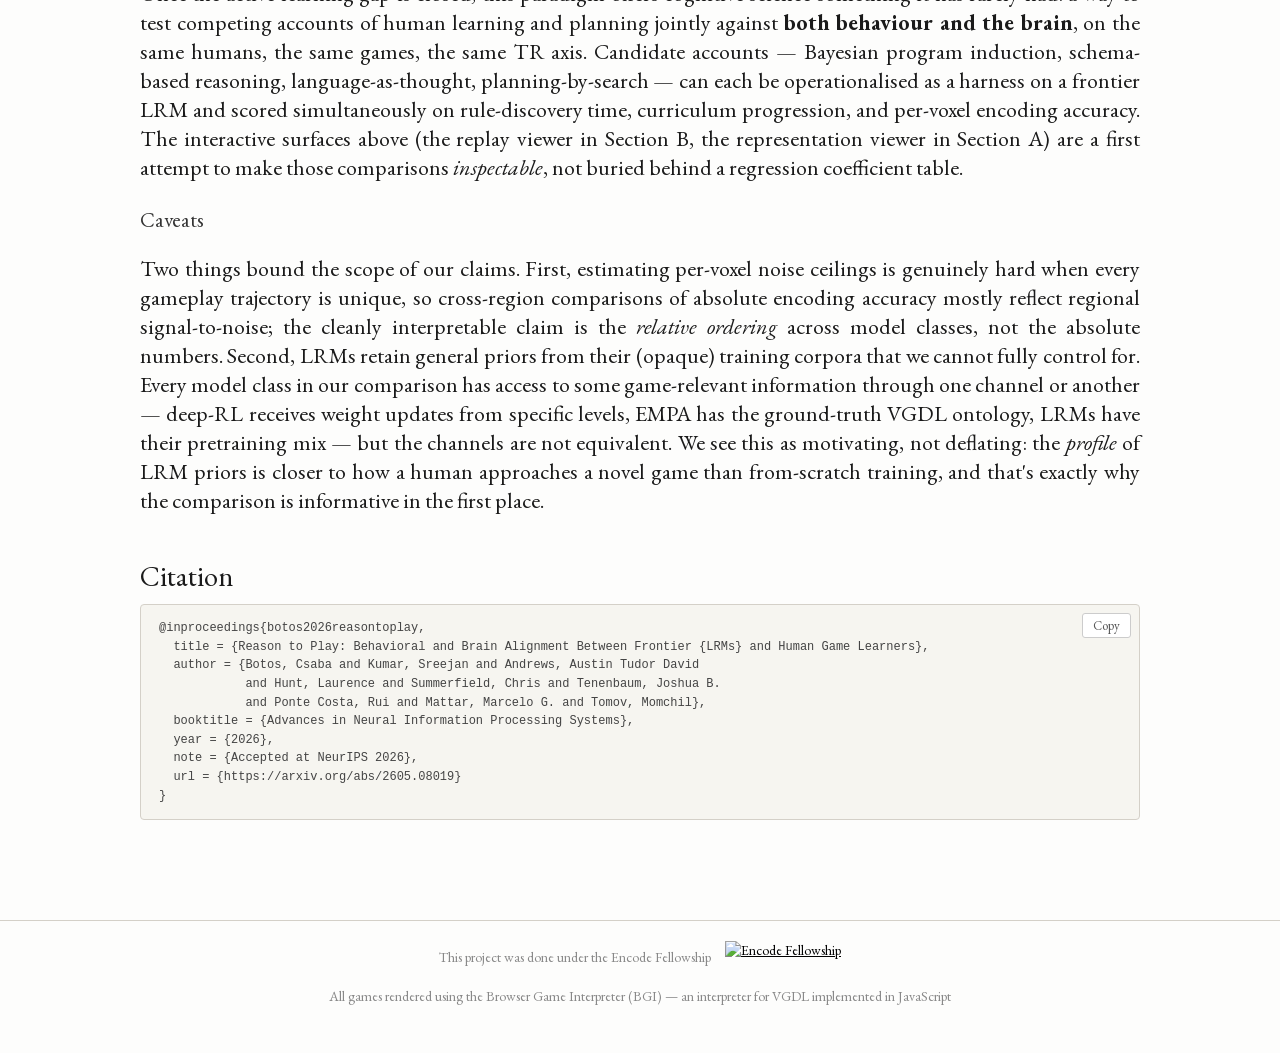
==== commit 8916a45a: "Embed project overview video on landing page" ====
--- a/index.html
+++ b/index.html
@@ -448,6 +448,22 @@
     .app-nav .nav-play:hover { background: rgba(180,216,170,0.55); }
     @media (max-width: 960px) {
       .app-nav { grid-template-columns: repeat(2, minmax(0, 1fr)); }
+    }
+
+    /* --- Project overview video --- */
+    .project-video {
+      width: 100%;
+      max-width: 800px;
+      aspect-ratio: 16 / 9;
+      margin: 28px auto 4px;
+      overflow: hidden;
+      border-radius: 5px;
+    }
+    .project-video iframe {
+      display: block;
+      width: 100%;
+      height: 100%;
+      border: 0;
     }
 
     /* --- Game widget --- */
@@ -742,6 +758,18 @@
       </nav>
     </center>
 
+    <div class="project-video">
+      <iframe
+        src="https://www.youtube-nocookie.com/embed/8yEItbOE_7A?rel=0"
+        title="Reason to Play: narrated project overview"
+        width="800" height="450"
+        loading="lazy"
+        referrerpolicy="strict-origin-when-cross-origin"
+        allow="accelerometer; autoplay; clipboard-write; encrypted-media; gyroscope; picture-in-picture; web-share"
+        allowfullscreen>
+      </iframe>
+    </div>
+
     <!-- =========================================================== -->
     <!-- Summary                                                    -->
     <!-- =========================================================== -->
